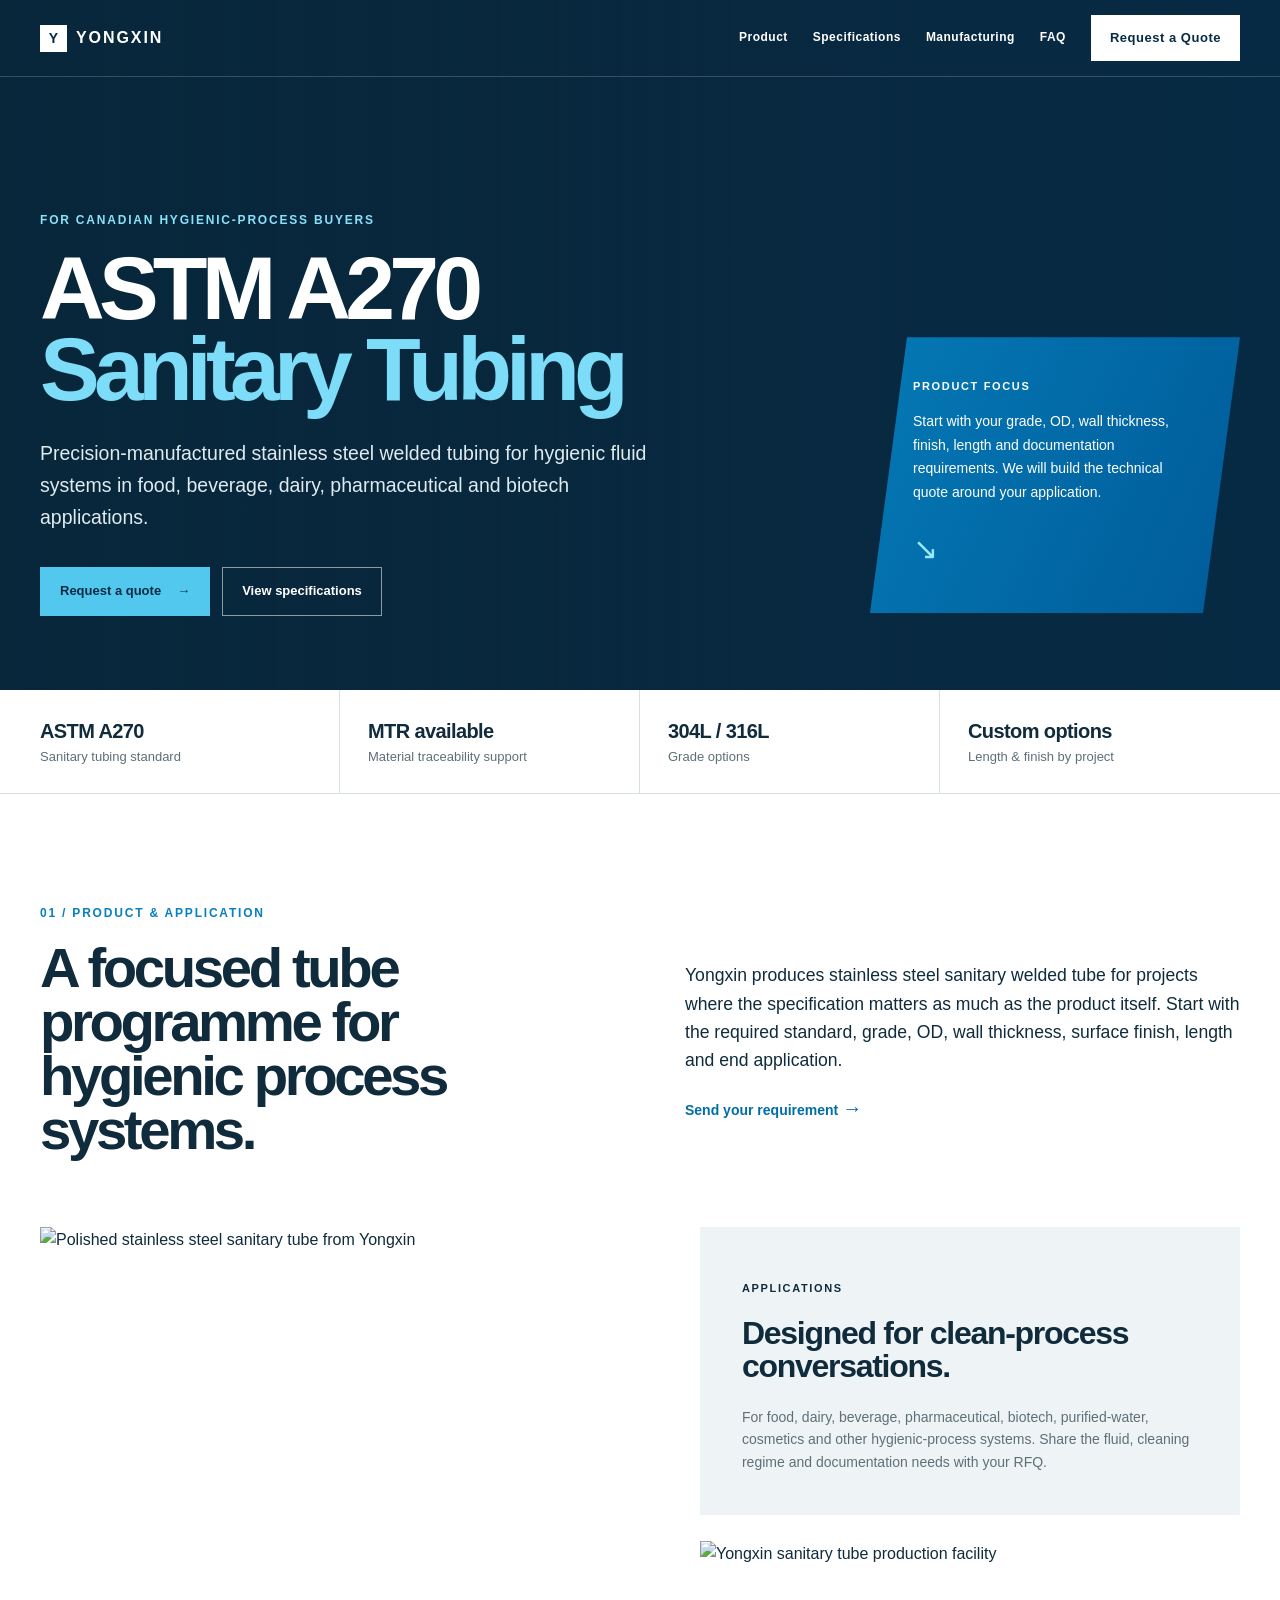
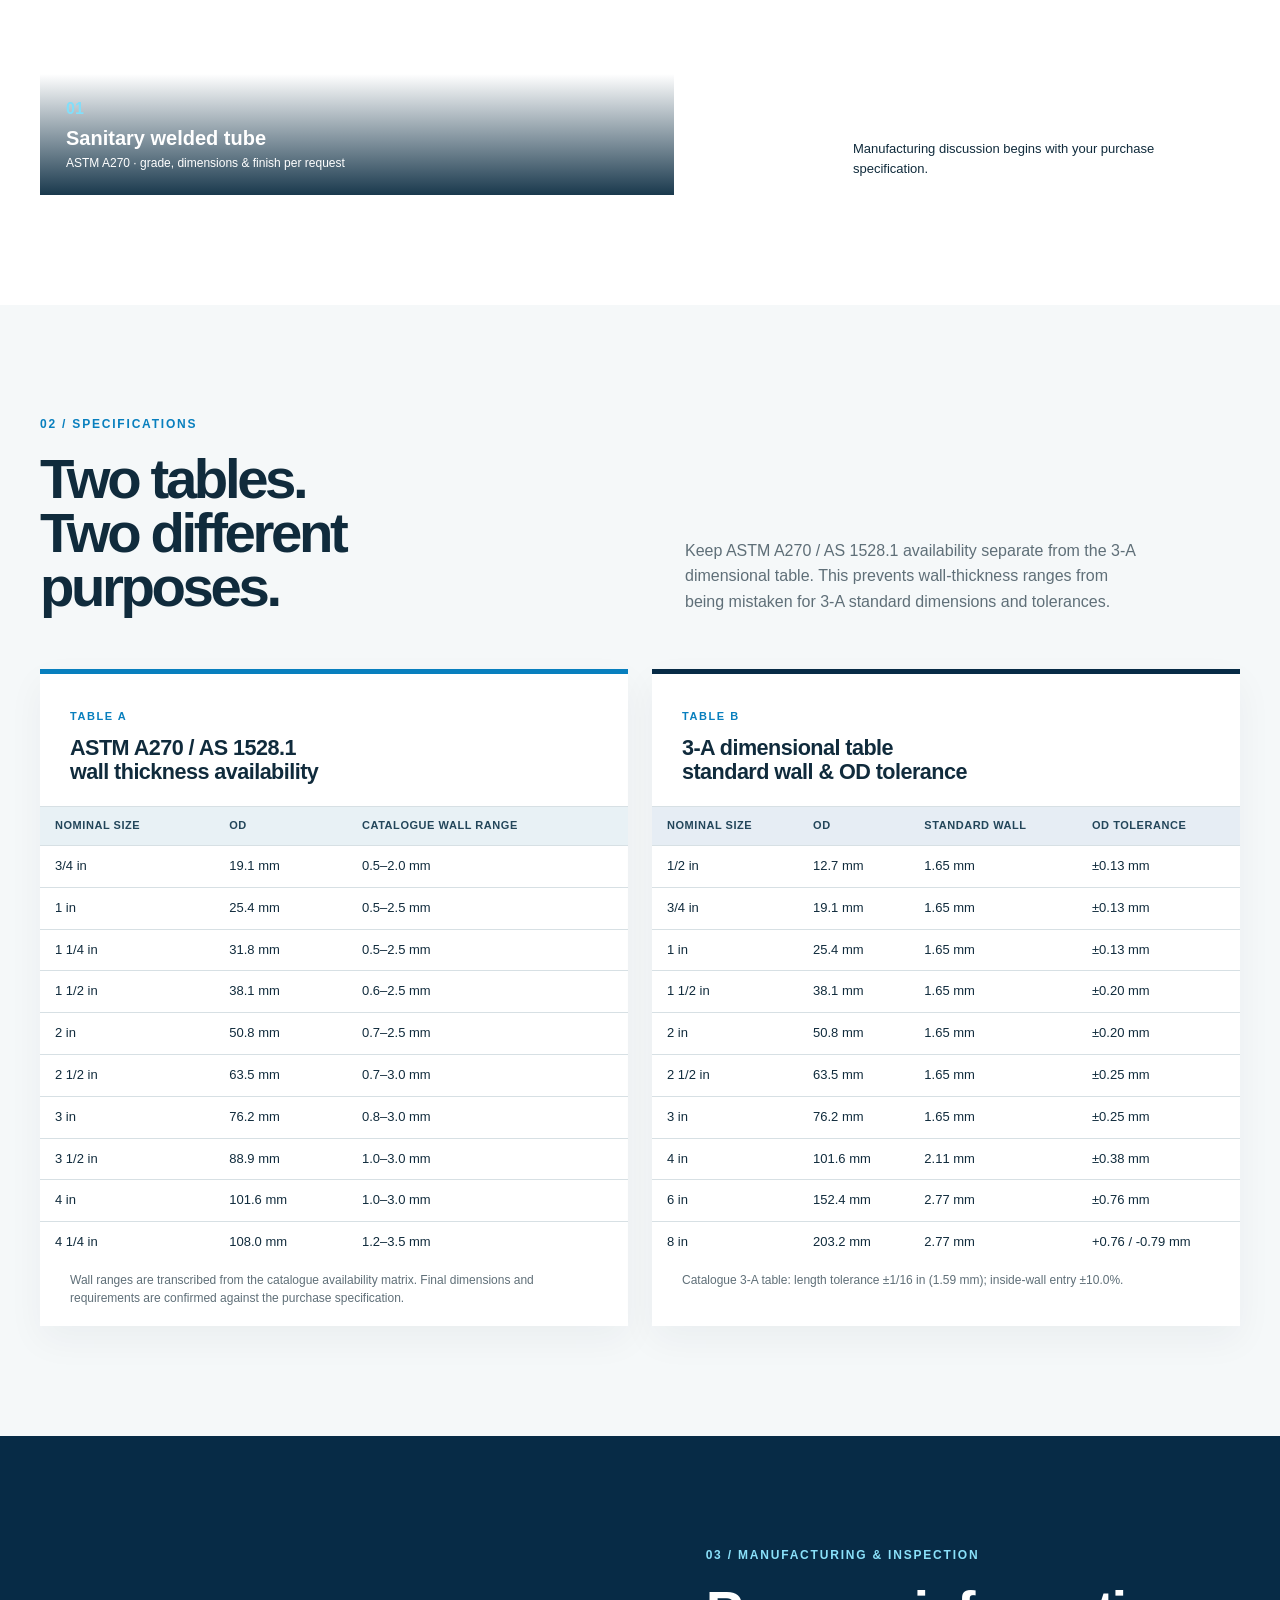
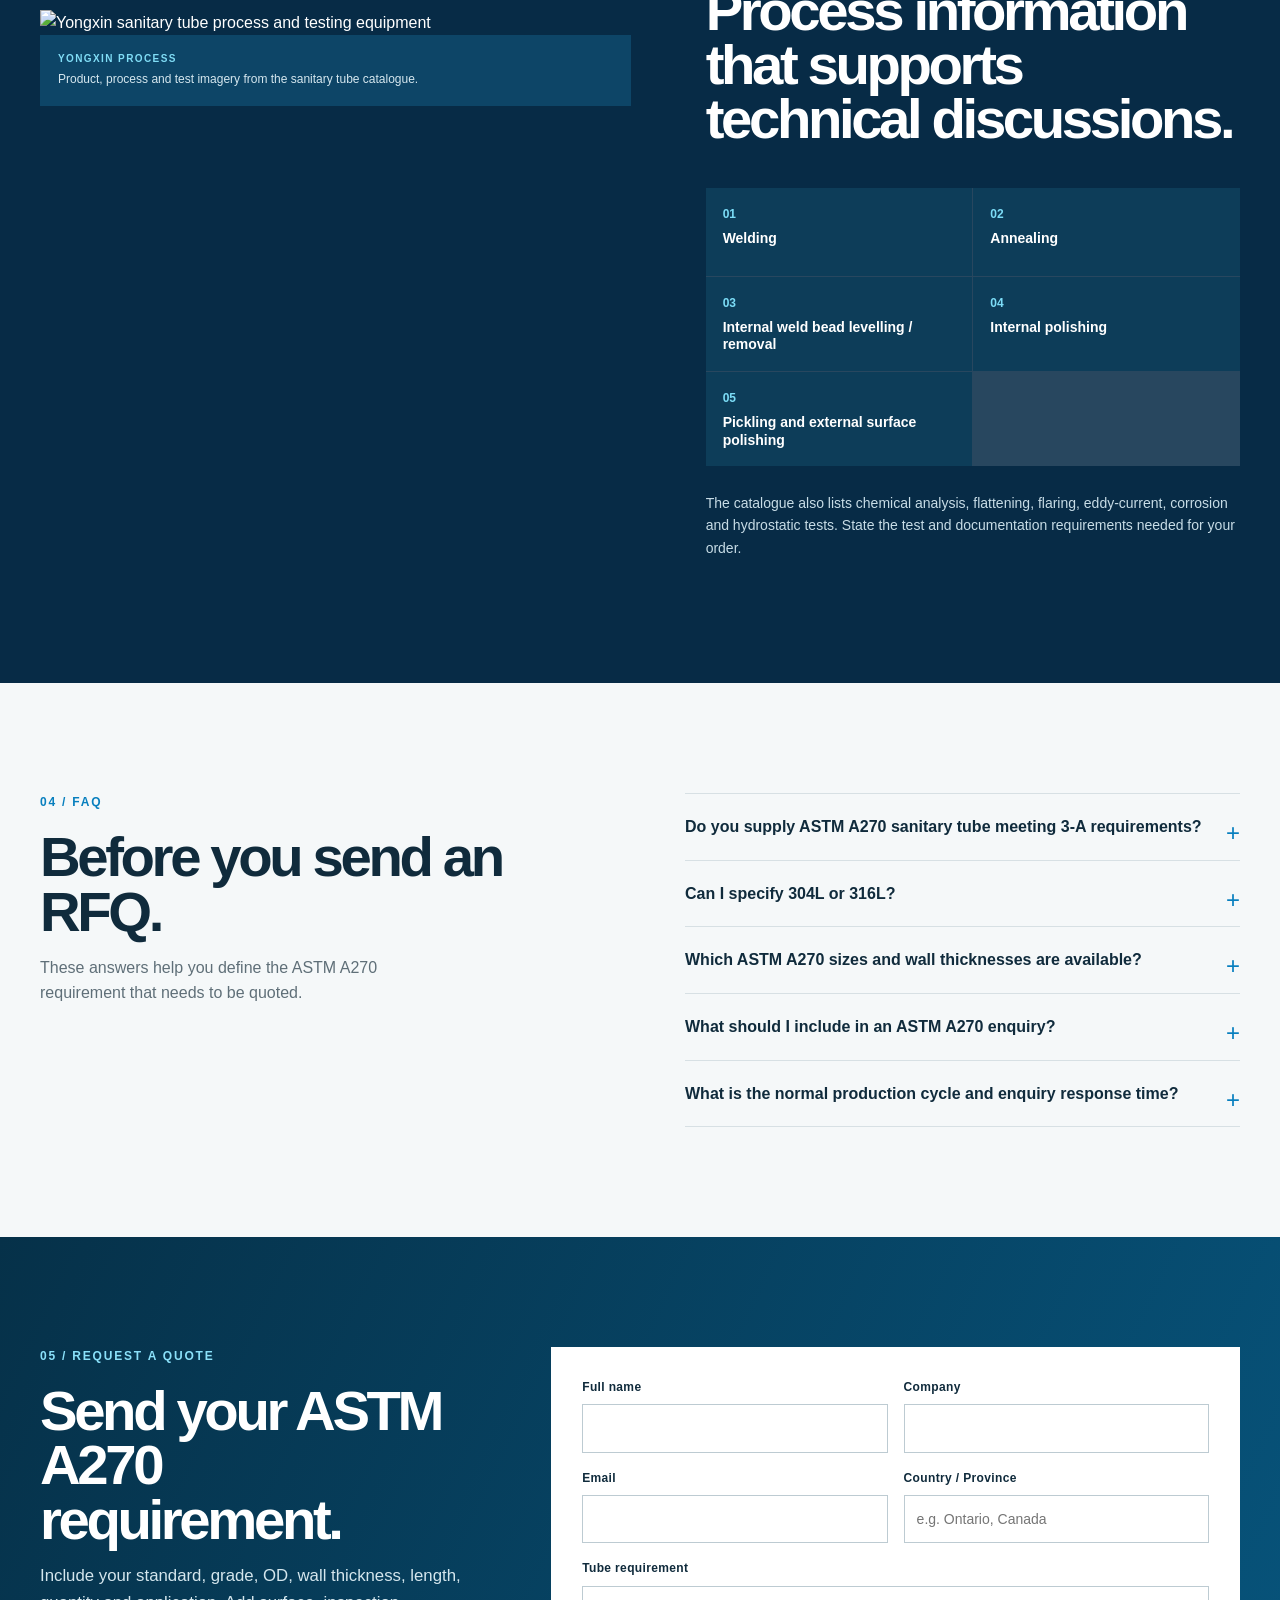
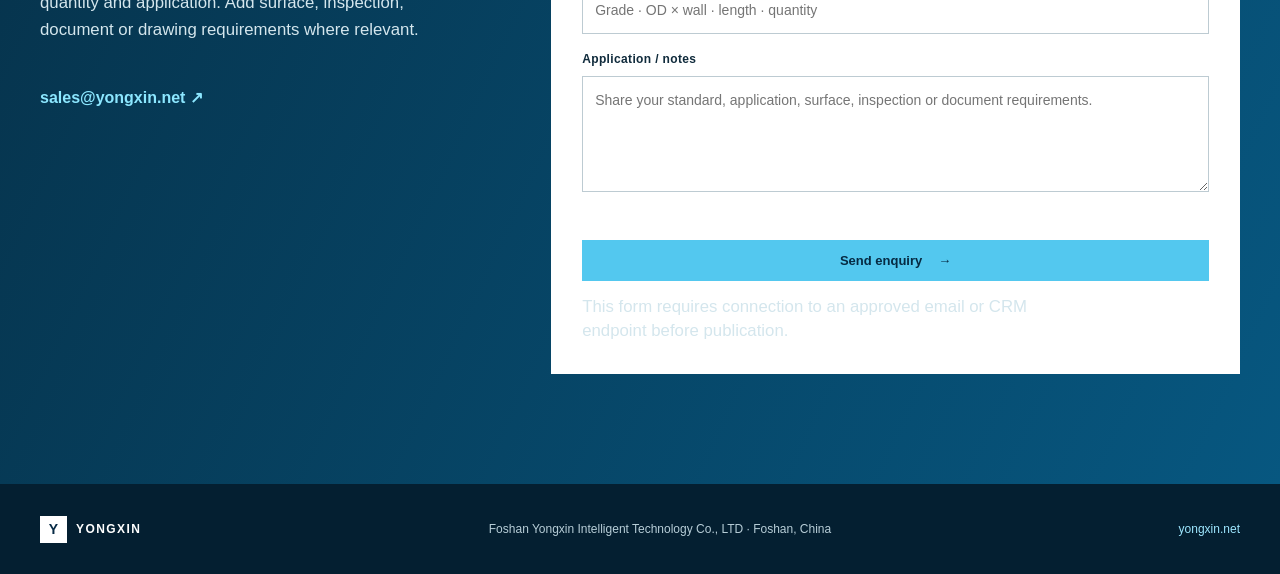
==== index.html @ 063a073a "Add Canada ASTM A270 landing page index" ====
<!doctype html>
<html lang="en-CA">
<head>
  <meta charset="utf-8"><meta name="viewport" content="width=device-width, initial-scale=1">
  <meta name="description" content="ASTM A270 stainless steel sanitary welded tubing for Canadian hygienic-process equipment and project buyers.">
  <title>ASTM A270 Sanitary Tube | Yongxin Canada</title><link rel="stylesheet" href="styles.css">
</head>
<body>
  <a class="skip-link" href="#main">Skip to content</a>
  <header class="site-header"><div class="shell nav-wrap"><a class="brand" href="#top" aria-label="Yongxin home"><span class="brand-symbol">Y</span>YONGXIN</a><button class="menu-button" type="button" aria-expanded="false" aria-controls="site-nav">Menu</button><nav id="site-nav" class="site-nav" aria-label="Primary navigation"><a href="#product">Product</a><a href="#specifications">Specifications</a><a href="#manufacturing">Manufacturing</a><a href="#faq">FAQ</a><a class="nav-cta" href="#enquiry">Request a Quote</a></nav></div></header>
  <main id="main">
    <section id="top" class="hero"><div class="hero-image" aria-hidden="true"></div><div class="shell hero-grid"><div class="hero-copy"><p class="kicker light">FOR CANADIAN HYGIENIC-PROCESS BUYERS</p><h1>ASTM A270<br><em>Sanitary Tubing</em></h1><p class="hero-lede">Precision-manufactured stainless steel welded tubing for hygienic fluid systems in food, beverage, dairy, pharmaceutical and biotech applications.</p><div class="hero-actions"><a class="button button-primary" href="#enquiry">Request a quote <span>→</span></a><a class="button button-outline" href="#specifications">View specifications</a></div></div><aside class="hero-note"><span class="note-label">PRODUCT FOCUS</span><p>Start with your grade, OD, wall thickness, finish, length and documentation requirements. We will build the technical quote around your application.</p><span class="note-arrow">↘</span></aside></div></section>
    <section class="fact-bar" aria-label="Key product facts"><div class="shell fact-grid"><div><b>ASTM A270</b><span>Sanitary tubing standard</span></div><div><b>MTR available</b><span>Material traceability support</span></div><div><b>304L / 316L</b><span>Grade options</span></div><div><b>Custom options</b><span>Length &amp; finish by project</span></div></div></section>
    <section id="product" class="section product-intro"><div class="shell intro-grid"><div><p class="kicker">01 / PRODUCT &amp; APPLICATION</p><h2>A focused tube programme for hygienic process systems.</h2></div><div class="intro-copy"><p>Yongxin produces stainless steel sanitary welded tube for projects where the specification matters as much as the product itself. Start with the required standard, grade, OD, wall thickness, surface finish, length and end application.</p><a class="text-link" href="#enquiry">Send your requirement <span>→</span></a></div></div><div class="shell editorial-grid"><figure class="feature-shot"><img src="assets/sanitary-tube-product-range.png" alt="Polished stainless steel sanitary tube from Yongxin"><figcaption><span>01</span><strong>Sanitary welded tube</strong><small>ASTM A270 · grade, dimensions &amp; finish per request</small></figcaption></figure><article class="copy-card"><p class="overline">APPLICATIONS</p><h3>Designed for clean-process conversations.</h3><p>For food, dairy, beverage, pharmaceutical, biotech, purified-water, cosmetics and other hygienic-process systems. Share the fluid, cleaning regime and documentation needs with your RFQ.</p></article><figure class="small-shot"><img src="assets/sanitary-tube-facility.png" alt="Yongxin sanitary tube production facility"><figcaption>Manufacturing discussion begins with your purchase specification.</figcaption></figure></div></section>
    <section id="specifications" class="section specs-section"><div class="shell section-heading"><div><p class="kicker">02 / SPECIFICATIONS</p><h2>Two tables.<br>Two different purposes.</h2></div><p>Keep ASTM A270 / AS 1528.1 availability separate from the 3-A dimensional table. This prevents wall-thickness ranges from being mistaken for 3-A standard dimensions and tolerances.</p></div><div class="shell table-layout">
      <article class="table-card"><div class="table-title"><span>TABLE A</span><h3>ASTM A270 / AS 1528.1<br>wall thickness availability</h3></div><div class="table-scroll"><table><thead><tr><th>Nominal size</th><th>OD</th><th>Catalogue wall range</th></tr></thead><tbody><tr><td>3/4 in</td><td>19.1 mm</td><td>0.5–2.0 mm</td></tr><tr><td>1 in</td><td>25.4 mm</td><td>0.5–2.5 mm</td></tr><tr><td>1 1/4 in</td><td>31.8 mm</td><td>0.5–2.5 mm</td></tr><tr><td>1 1/2 in</td><td>38.1 mm</td><td>0.6–2.5 mm</td></tr><tr><td>2 in</td><td>50.8 mm</td><td>0.7–2.5 mm</td></tr><tr><td>2 1/2 in</td><td>63.5 mm</td><td>0.7–3.0 mm</td></tr><tr><td>3 in</td><td>76.2 mm</td><td>0.8–3.0 mm</td></tr><tr><td>3 1/2 in</td><td>88.9 mm</td><td>1.0–3.0 mm</td></tr><tr><td>4 in</td><td>101.6 mm</td><td>1.0–3.0 mm</td></tr><tr><td>4 1/4 in</td><td>108.0 mm</td><td>1.2–3.5 mm</td></tr><tr><td>5 in</td><td>127.0 mm</td><td>1.2–3.5 mm</td></tr><tr><td>5 1/2 in</td><td>139.7 mm</td><td>1.5–3.5 mm</td></tr><tr><td>6 in</td><td>152.4 mm</td><td>1.5–4.0 mm</td></tr><tr><td>6 1/4 in</td><td>158.7 mm</td><td>2.0–4.0 mm</td></tr><tr><td>8 in</td><td>203.2 mm</td><td>2.0–4.0 mm</td></tr><tr><td>10 in</td><td>254.1 mm</td><td>2.5–4.0 mm</td></tr><tr><td>12 in</td><td>304.8 mm</td><td>2.5–4.0 mm</td></tr></tbody></table></div><p class="table-note">Wall ranges are transcribed from the catalogue availability matrix. Final dimensions and requirements are confirmed against the purchase specification.</p></article>
      <article class="table-card table-card-blue"><div class="table-title"><span>TABLE B</span><h3>3-A dimensional table<br>standard wall &amp; OD tolerance</h3></div><div class="table-scroll"><table><thead><tr><th>Nominal size</th><th>OD</th><th>Standard wall</th><th>OD tolerance</th></tr></thead><tbody><tr><td>1/2 in</td><td>12.7 mm</td><td>1.65 mm</td><td>±0.13 mm</td></tr><tr><td>3/4 in</td><td>19.1 mm</td><td>1.65 mm</td><td>±0.13 mm</td></tr><tr><td>1 in</td><td>25.4 mm</td><td>1.65 mm</td><td>±0.13 mm</td></tr><tr><td>1 1/2 in</td><td>38.1 mm</td><td>1.65 mm</td><td>±0.20 mm</td></tr><tr><td>2 in</td><td>50.8 mm</td><td>1.65 mm</td><td>±0.20 mm</td></tr><tr><td>2 1/2 in</td><td>63.5 mm</td><td>1.65 mm</td><td>±0.25 mm</td></tr><tr><td>3 in</td><td>76.2 mm</td><td>1.65 mm</td><td>±0.25 mm</td></tr><tr><td>4 in</td><td>101.6 mm</td><td>2.11 mm</td><td>±0.38 mm</td></tr><tr><td>6 in</td><td>152.4 mm</td><td>2.77 mm</td><td>±0.76 mm</td></tr><tr><td>8 in</td><td>203.2 mm</td><td>2.77 mm</td><td>+0.76 / -0.79 mm</td></tr></tbody></table></div><p class="table-note">Catalogue 3-A table: length tolerance ±1/16 in (1.59 mm); inside-wall entry ±10.0%.</p></article>
    </div></section>
    <section id="manufacturing" class="section manufacturing"><div class="shell manufacture-grid"><figure class="process-photo"><img src="assets/sanitary-tube-process-and-tests.png" alt="Yongxin sanitary tube process and testing equipment"><figcaption><span>YONGXIN PROCESS</span> Product, process and test imagery from the sanitary tube catalogue.</figcaption></figure><div><p class="kicker light">03 / MANUFACTURING &amp; INSPECTION</p><h2>Process information that supports technical discussions.</h2><ol class="process-list"><li><b>01</b><span>Welding</span></li><li><b>02</b><span>Annealing</span></li><li><b>03</b><span>Internal weld bead levelling / removal</span></li><li><b>04</b><span>Internal polishing</span></li><li><b>05</b><span>Pickling and external surface polishing</span></li></ol><p class="manufacture-copy">The catalogue also lists chemical analysis, flattening, flaring, eddy-current, corrosion and hydrostatic tests. State the test and documentation requirements needed for your order.</p></div></div></section>
    <section id="faq" class="section faq"><div class="shell faq-grid"><div><p class="kicker">04 / FAQ</p><h2>Before you send an RFQ.</h2><p>These answers help you define the ASTM A270 requirement that needs to be quoted.</p></div><div class="faq-list"><details><summary>Do you supply ASTM A270 sanitary tube meeting 3-A requirements?</summary><p>Yes. This Canada-focused page is for ASTM A270 sanitary tube meeting 3-A requirements. Send the required OD, wall thickness, length, grade and application for a technical discussion.</p></details><details><summary>Can I specify 304L or 316L?</summary><p>Yes. 304L and 316L are available for this ASTM A270 sanitary tube programme. Please state the required grade with your dimensional requirement.</p></details><details><summary>Which ASTM A270 sizes and wall thicknesses are available?</summary><p>Table A shows the catalogue wall-thickness availability matrix. Table B separately shows the 3-A standard wall and OD tolerances.</p></details><details><summary>What should I include in an ASTM A270 enquiry?</summary><p>Include the standard, grade, OD, wall thickness, length, quantity, application and any surface, inspection, document or drawing requirements.</p></details><details><summary>What is the normal production cycle and enquiry response time?</summary><p>Typical production is about 30–45 days. For special project timing, state your requirement in the enquiry. We aim to reply within one business day.</p></details></div></div></section>
    <section id="enquiry" class="enquiry"><div class="shell enquiry-grid"><div><p class="kicker light">05 / REQUEST A QUOTE</p><h2>Send your ASTM A270 requirement.</h2><p>Include your standard, grade, OD, wall thickness, length, quantity and application. Add surface, inspection, document or drawing requirements where relevant.</p><a class="email-link" href="mailto:sales@yongxin.net?subject=Canada%20ASTM%20A270%20enquiry">sales@yongxin.net <span>↗</span></a></div><form id="enquiry-form" novalidate><div class="form-grid"><label>Full name<input name="name" autocomplete="name" required></label><label>Company<input name="company" autocomplete="organization" required></label><label>Email<input name="email" type="email" autocomplete="email" required></label><label>Country / Province<input name="location" required placeholder="e.g. Ontario, Canada"></label><label class="wide">Tube requirement<input name="size" required placeholder="Grade · OD × wall · length · quantity"></label><label class="wide">Application / notes<textarea name="message" rows="4" required placeholder="Share your standard, application, surface, inspection or document requirements."></textarea></label></div><p id="form-status" class="form-status" role="status" aria-live="polite"></p><button class="button button-primary submit" type="submit">Send enquiry <span>→</span></button><p class="form-note">This form requires connection to an approved email or CRM endpoint before publication.</p></form></div></section>
  </main>
  <footer><div class="shell footer-row"><a class="brand" href="#top"><span class="brand-symbol">Y</span>YONGXIN</a><p>Foshan Yongxin Intelligent Technology Co., LTD · Foshan, China</p><a href="https://www.yongxin.net/" target="_blank" rel="noopener">yongxin.net</a></div></footer>
  <script src="script.js"></script>
</body></html>
---- styles.css ----
:root{--navy:#072b46;--blue:#087fbe;--sky:#53c8ef;--pale:#eef4f6;--ink:#102b3c;--muted:#5f6f78;--line:#d7e0e4;--white:#fff;--max:1200px}*{box-sizing:border-box}html{scroll-behavior:smooth}body{margin:0;color:var(--ink);font-family:Arial,Helvetica,sans-serif;font-size:16px;line-height:1.6}.shell{width:min(calc(100% - 48px),var(--max));margin:auto}.skip-link{position:absolute;left:-999px}.skip-link:focus{left:12px;top:12px;z-index:99;background:#fff;padding:8px}.site-header{position:absolute;inset:0 0 auto;z-index:3;border-bottom:1px solid #ffffff30}.nav-wrap{height:76px;display:flex;align-items:center;justify-content:space-between}.brand{display:flex;align-items:center;gap:9px;color:#fff;font-weight:800;letter-spacing:.12em;text-decoration:none}.brand-symbol{display:grid;place-items:center;width:27px;height:27px;color:var(--navy);background:#fff;font-size:14px;letter-spacing:0}.site-nav{display:flex;align-items:center;gap:25px}.site-nav a{color:#fff;font-size:12px;font-weight:bold;letter-spacing:.04em;text-decoration:none}.site-nav .nav-cta,.button{display:inline-flex;align-items:center;justify-content:center;gap:16px;padding:13px 19px;border-radius:0;font-size:13px;font-weight:800;text-decoration:none}.site-nav .nav-cta{background:#fff;color:var(--navy)}.menu-button{display:none}.hero{position:relative;min-height:690px;overflow:hidden;background:var(--navy);color:#fff}.hero-image{position:absolute;inset:0;background:linear-gradient(90deg,#05273df2 0%,#05273db8 44%,#05273d26 100%),url('assets/canada-astm-a270-hero.png') center/cover;filter:saturate(.9)}.hero-grid{position:relative;display:grid;grid-template-columns:1fr 370px;gap:54px;align-items:end;min-height:690px;padding:150px 0 74px}.kicker{margin:0 0 18px;color:var(--blue);font-size:12px;font-weight:800;letter-spacing:.15em}.kicker.light{color:#8ae1fa}.hero h1{max-width:720px;margin:0;font-size:clamp(3.3rem,7vw,6.4rem);line-height:.9;letter-spacing:-.065em}.hero h1 em{color:#7dddf8;font-style:normal}.hero-lede{max-width:620px;margin:27px 0 0;color:#e0ebf0;font-size:1.22rem;line-height:1.65}.hero-actions{display:flex;flex-wrap:wrap;gap:12px;margin-top:34px}.button-primary{border:1px solid var(--sky);background:var(--sky);color:#062b43}.button-outline{border:1px solid #fff8;color:#fff}.hero-note{position:relative;align-self:end;margin-bottom:3px;padding:35px 43px 40px;background:linear-gradient(115deg,#0479b5,#005b99);clip-path:polygon(10% 0,100% 0,90% 100%,0 100%)}.hero-note p{margin:12px 0 0;font-size:14px;line-height:1.7}.note-label,.overline{font-size:11px;font-weight:bold;letter-spacing:.15em}.note-arrow{display:block;margin-top:20px;color:#9ce9ff;font-size:30px}.fact-bar{border-bottom:1px solid var(--line);background:#fff}.fact-grid{display:grid;grid-template-columns:repeat(4,1fr)}.fact-grid>div{padding:25px 28px;border-right:1px solid var(--line)}.fact-grid>div:first-child{padding-left:0}.fact-grid>div:last-child{border:0}.fact-grid b,.fact-grid span{display:block}.fact-grid b{font-size:1.25rem;letter-spacing:-.03em}.fact-grid span{color:var(--muted);font-size:13px}.section{padding:110px 0}.intro-grid,.section-heading,.faq-grid{display:grid;grid-template-columns:1fr 1fr;gap:90px}.section h2,.enquiry h2{margin:0;font-size:clamp(2.5rem,4.4vw,4.8rem);line-height:.96;letter-spacing:-.06em}.intro-copy{padding-top:40px;font-size:1.1rem}.text-link{color:#006da8;font-size:14px;font-weight:bold;text-decoration:none}.text-link span{font-size:20px}.editorial-grid{display:grid;grid-template-columns:1.08fr .92fr;gap:26px;margin-top:70px}.feature-shot{grid-row:span 2;margin:0}.feature-shot img,.small-shot img,.process-photo img{display:block;width:100%;height:100%;object-fit:cover}.feature-shot{position:relative;min-height:525px;overflow:hidden}.feature-shot figcaption{position:absolute;right:0;bottom:0;left:0;padding:22px 26px;background:linear-gradient(transparent,#06283eeb);color:#fff}.feature-shot figcaption span,.feature-shot figcaption strong,.feature-shot figcaption small{display:block}.feature-shot figcaption span{color:#82dffa;font-weight:bold}.feature-shot figcaption strong{font-size:1.25rem}.feature-shot figcaption small{font-size:12px}.copy-card{display:flex;min-height:245px;flex-direction:column;justify-content:center;padding:42px;background:var(--pale)}.copy-card h3{margin:8px 0;font-size:2rem;line-height:1.05;letter-spacing:-.04em}.copy-card p:last-child{margin-bottom:0;color:var(--muted);font-size:14px}.small-shot{position:relative;min-height:254px;margin:0;overflow:hidden}.small-shot figcaption{position:absolute;right:0;bottom:0;max-width:75%;padding:15px 18px;background:#fff;color:var(--ink);font-size:13px}.specs-section{background:#f5f8f9}.section-heading{align-items:end;margin-bottom:55px}.section-heading>p{max-width:460px;margin:0;color:var(--muted)}.table-layout{display:grid;grid-template-columns:1fr 1fr;gap:24px}.table-card{background:#fff;border-top:5px solid var(--blue);box-shadow:0 14px 35px #112d3b0c}.table-card-blue{border-color:var(--navy)}.table-title{padding:28px 30px 22px}.table-title span{color:var(--blue);font-size:11px;font-weight:bold;letter-spacing:.14em}.table-title h3{margin:8px 0 0;font-size:1.35rem;line-height:1.12;letter-spacing:-.025em}.table-scroll{max-height:450px;overflow:auto;border-top:1px solid var(--line)}table{width:100%;border-collapse:collapse;font-size:13px}th,td{padding:10px 15px;text-align:left;border-bottom:1px solid var(--line)}th{position:sticky;top:0;background:#e8f1f5;color:#23465a;font-size:11px;letter-spacing:.05em;text-transform:uppercase}td:nth-child(2),td:nth-child(n+3){white-space:nowrap}.table-card-blue th{background:#e6edf4}.table-note{min-height:70px;margin:0;padding:16px 30px;color:var(--muted);font-size:12px;line-height:1.45}.manufacturing{background:var(--navy);color:#fff}.manufacture-grid{display:grid;grid-template-columns:1.05fr .95fr;gap:75px;align-items:center}.process-photo{margin:0;min-height:500px}.process-photo figcaption{padding:16px 18px;background:#0d4567;color:#d5e7ef;font-size:12px}.process-photo figcaption span{display:block;margin-bottom:3px;color:#80ddf6;font-size:10px;font-weight:bold;letter-spacing:.14em}.manufacturing h2{max-width:600px}.process-list{display:grid;grid-template-columns:1fr 1fr;gap:1px;margin:42px 0 26px;padding:0;background:#ffffff22;list-style:none}.process-list li{min-height:88px;padding:17px;background:#0d3d59}.process-list b,.process-list span{display:block}.process-list b{margin-bottom:6px;color:#7cddf7;font-size:12px}.process-list span{font-size:14px;font-weight:bold;line-height:1.25}.manufacture-copy{color:#c7dce6;font-size:14px}.faq{background:#f5f8f9}.faq-grid{align-items:start}.faq-grid>div:first-child p:last-child{max-width:340px;color:var(--muted)}.faq-list{border-top:1px solid var(--line)}details{border-bottom:1px solid var(--line)}summary{position:relative;padding:20px 36px 20px 0;cursor:pointer;font-size:1rem;font-weight:bold;list-style:none}summary::-webkit-details-marker{display:none}summary:after{position:absolute;right:0;content:'+';color:var(--blue);font-size:24px;font-weight:normal}details[open] summary:after{content:'−'}details p{margin:0;padding:0 36px 20px 0;color:var(--muted);font-size:14px}.enquiry{padding:110px 0;background:linear-gradient(115deg,#063149,#075780);color:#fff}.enquiry-grid{display:grid;grid-template-columns:.77fr 1.23fr;gap:80px;align-items:start}.enquiry h2{max-width:520px}.enquiry>div p:not(.kicker){max-width:470px;color:#d4e6ed;font-size:1.05rem}.email-link{display:inline-block;margin-top:24px;color:#8ce7ff;font-weight:bold;text-decoration:none}form{padding:31px;background:#fff;color:var(--ink)}.form-grid{display:grid;grid-template-columns:1fr 1fr;gap:16px}label{display:grid;gap:7px;font-size:12px;font-weight:bold;letter-spacing:.03em}input,textarea{width:100%;padding:12px;border:1px solid #bdcbd2;border-radius:0;color:var(--ink);font:inherit;font-size:14px;font-weight:normal}textarea{resize:vertical}.wide{grid-column:1/-1}.form-status{min-height:20px;margin:16px 0 0;font-size:13px;font-weight:bold}.form-status.error{color:#b42318}.form-status.success{color:#087142}.submit{width:100%;margin-top:12px;border:0}.form-note{margin:14px 0 0;color:var(--muted);font-size:11px;line-height:1.45}footer{background:#041f31;color:#b8ced8}.footer-row{display:flex;justify-content:space-between;align-items:center;gap:20px;min-height:90px;font-size:12px}.footer-row .brand{color:#fff}.footer-row a:not(.brand){color:#9ee7ff;text-decoration:none}@media(max-width:850px){.site-header{background:#052940}.menu-button{display:block;border:1px solid #ffffff66;background:transparent;color:#fff;padding:8px 12px}.site-nav{position:absolute;top:76px;right:0;left:0;display:none;flex-direction:column;align-items:stretch;gap:0;padding:15px 24px 24px;background:#052940}.site-nav.open{display:flex}.site-nav a{padding:12px 0}.site-nav .nav-cta{text-align:center}.hero-grid,.manufacture-grid,.enquiry-grid{grid-template-columns:1fr;gap:38px}.hero-grid{padding-top:140px}.hero-note{max-width:460px}.fact-grid{grid-template-columns:1fr 1fr}.fact-grid>div:nth-child(2){border-right:0}.fact-grid>div:nth-child(3){padding-left:0}.intro-grid,.section-heading,.faq-grid{grid-template-columns:1fr;gap:20px}.intro-copy{padding-top:0}.table-layout{grid-template-columns:1fr}.editorial-grid{grid-template-columns:1fr 1fr}.feature-shot{grid-column:1/-1;grid-row:auto;min-height:420px}.footer-row{padding:22px 0;align-items:flex-start;flex-direction:column}}@media(max-width:560px){.shell{width:min(calc(100% - 30px),var(--max))}.hero{min-height:680px}.hero-grid{min-height:680px;padding-bottom:38px}.hero h1{font-size:3.55rem}.hero-note{padding:25px 34px 27px}.hero-note p{font-size:12px}.fact-grid{grid-template-columns:1fr}.fact-grid>div,.fact-grid>div:first-child,.fact-grid>div:nth-child(3){padding:17px 0;border-right:0;border-bottom:1px solid var(--line)}.fact-grid>div:last-child{border-bottom:0}.section,.enquiry{padding:72px 0}.section h2,.enquiry h2{font-size:2.7rem}.editorial-grid{grid-template-columns:1fr}.feature-shot{min-height:320px}.copy-card{min-height:220px}.small-shot{min-height:240px}.process-list,.form-grid{grid-template-columns:1fr}.process-photo{min-height:320px}.table-title{padding:24px 20px 18px}.table-note{padding:15px 20px}.hero-actions{display:grid}.button{width:100%}}
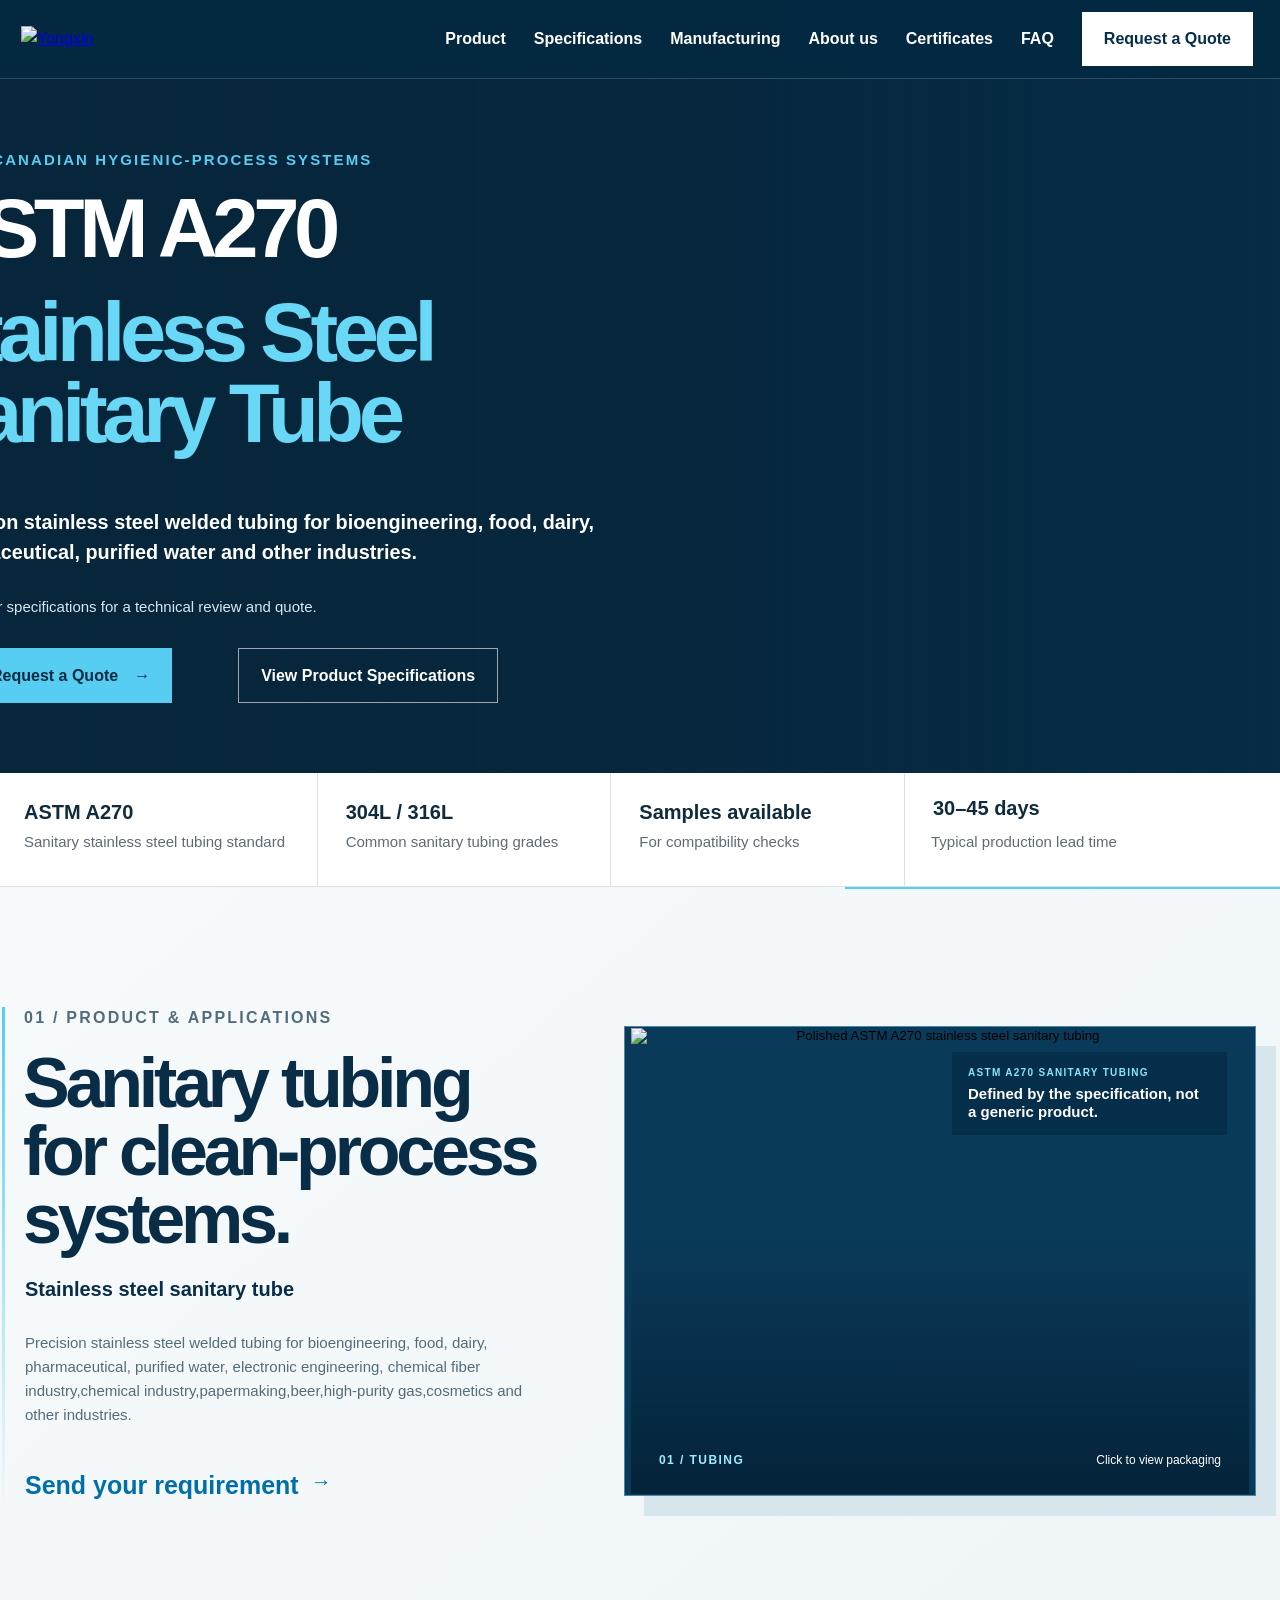
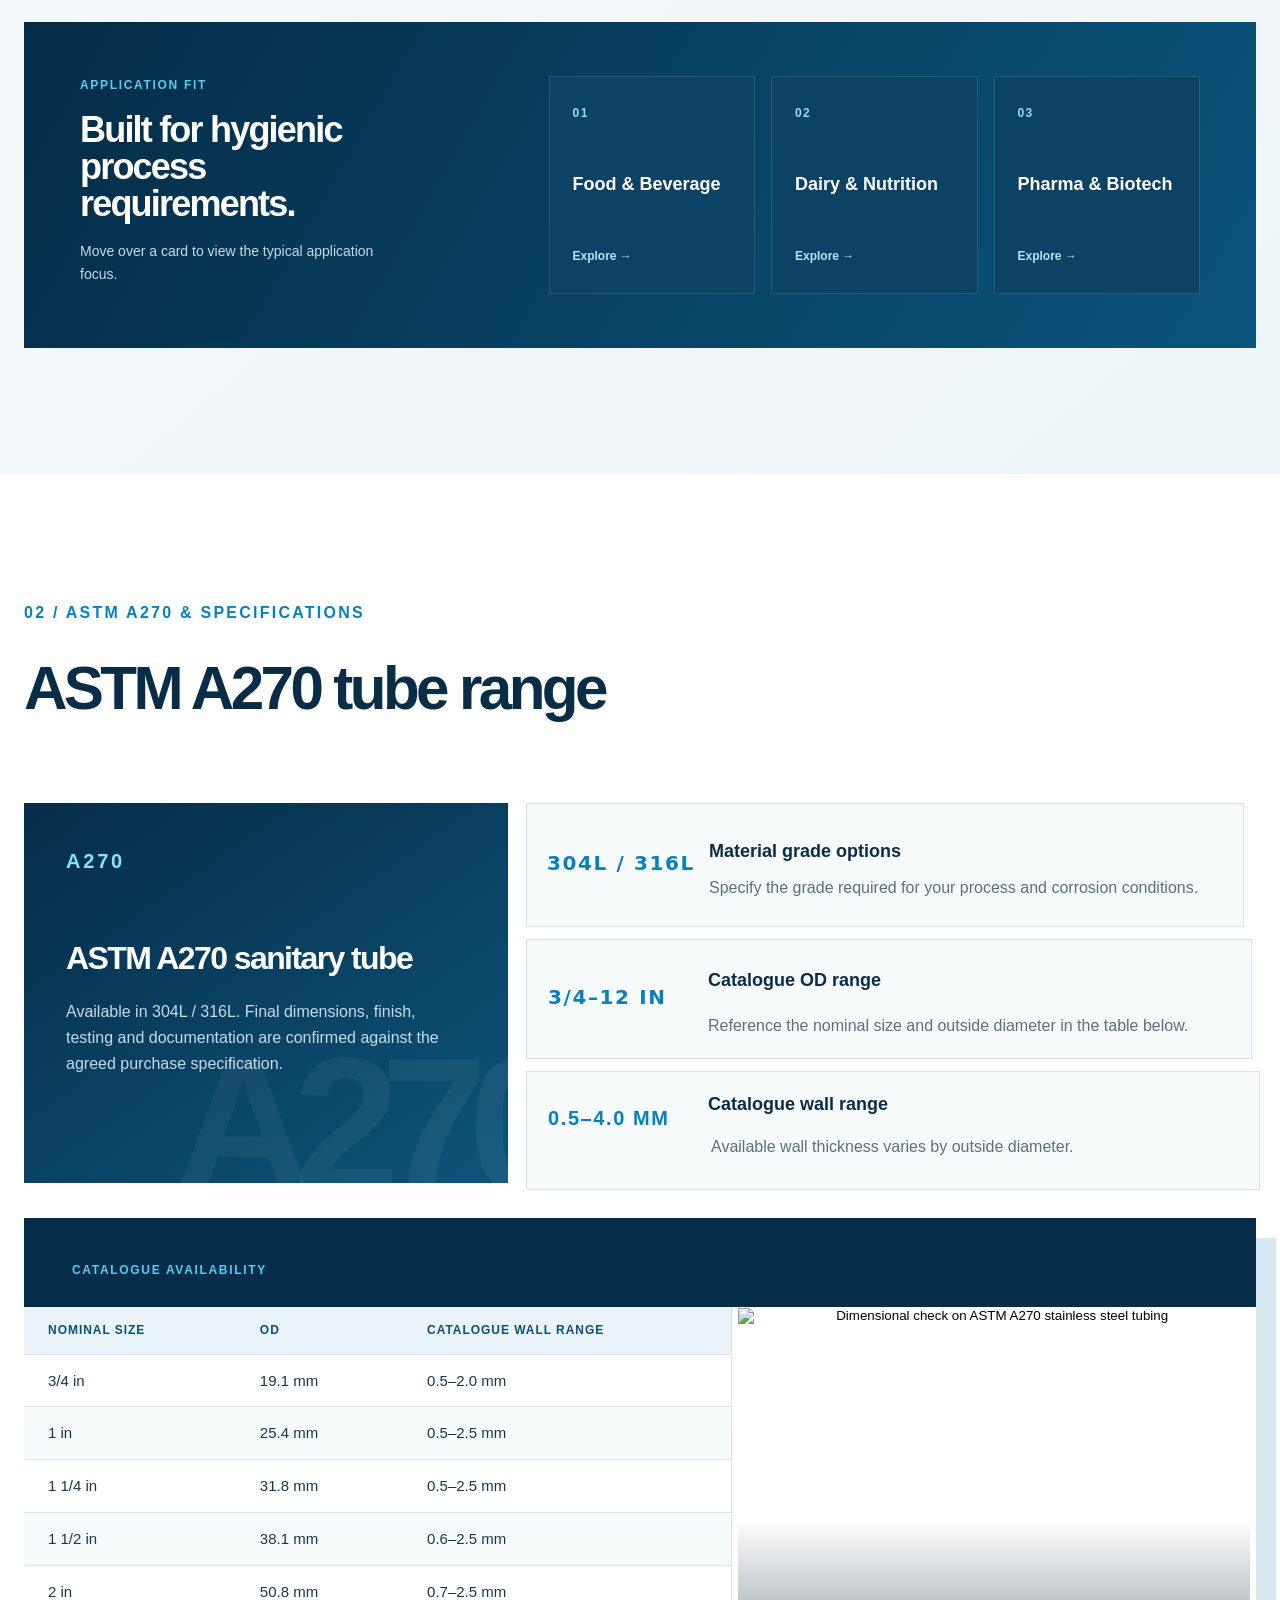
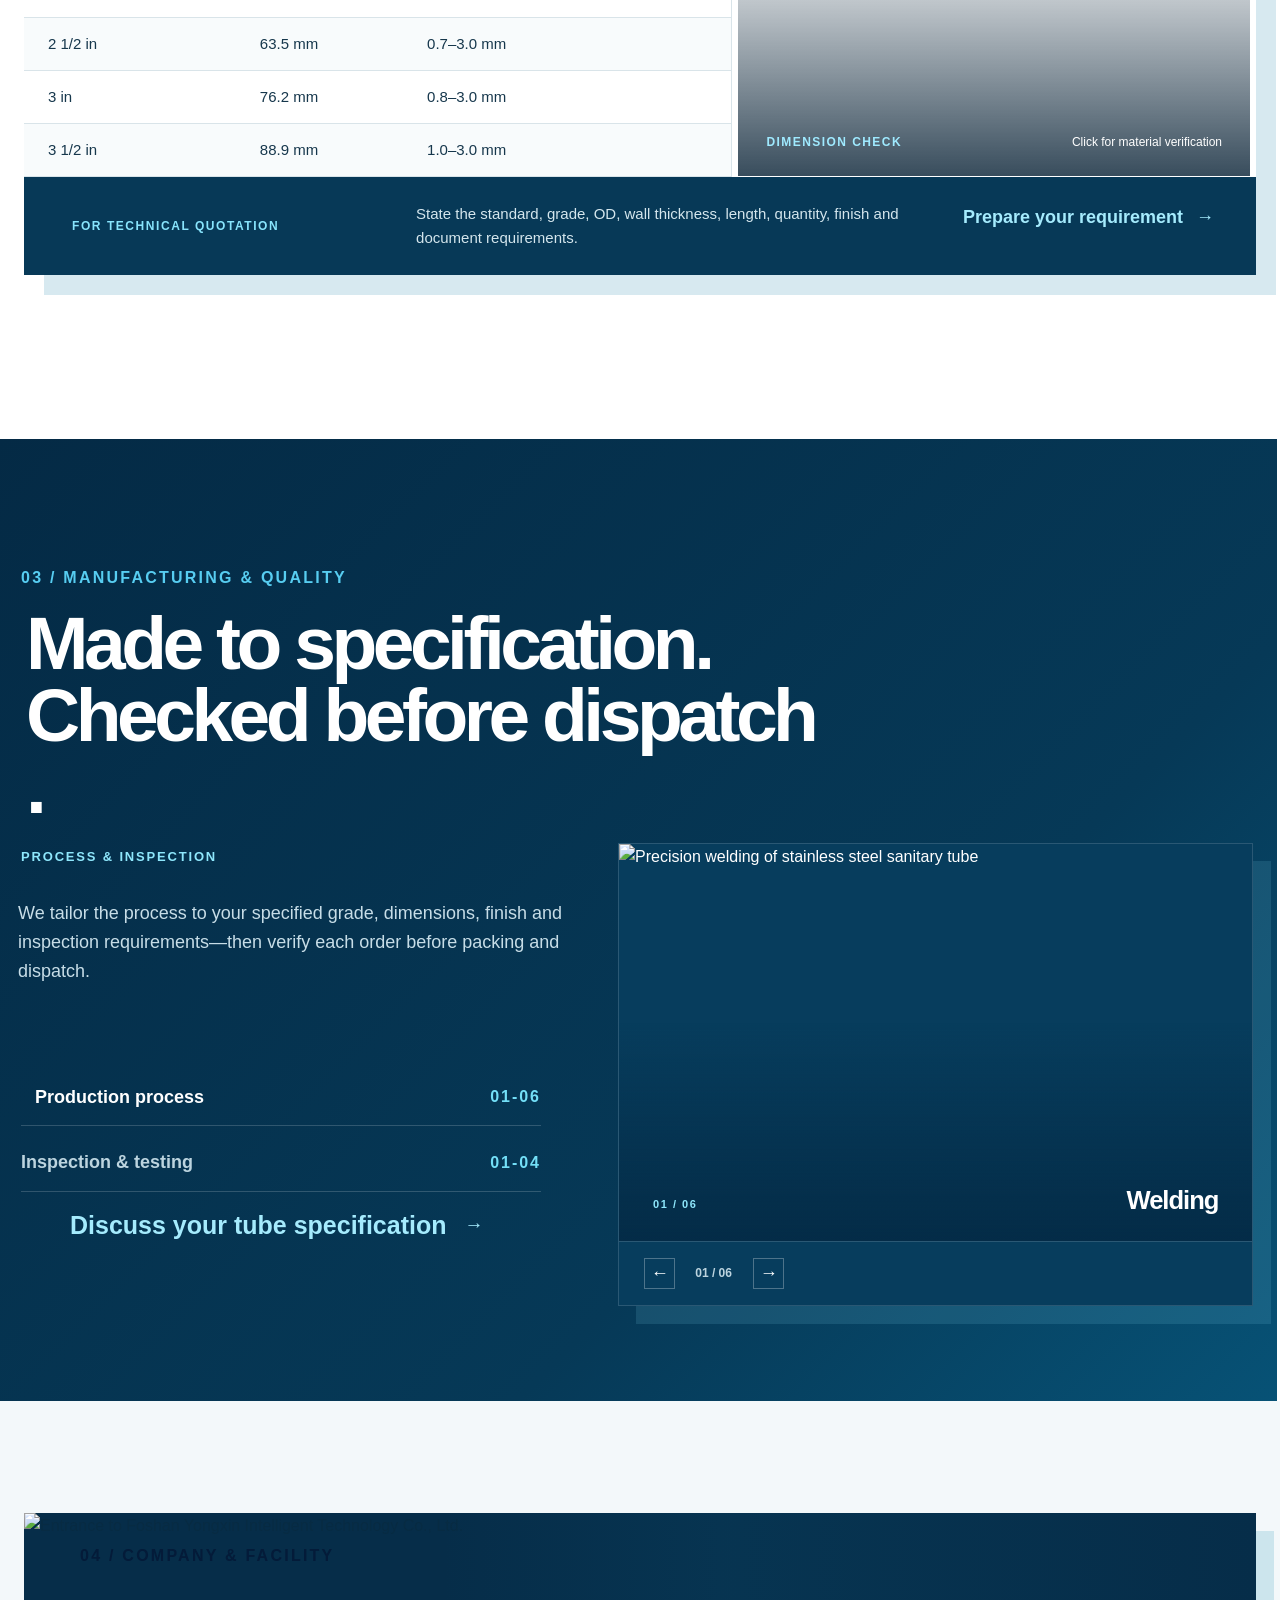
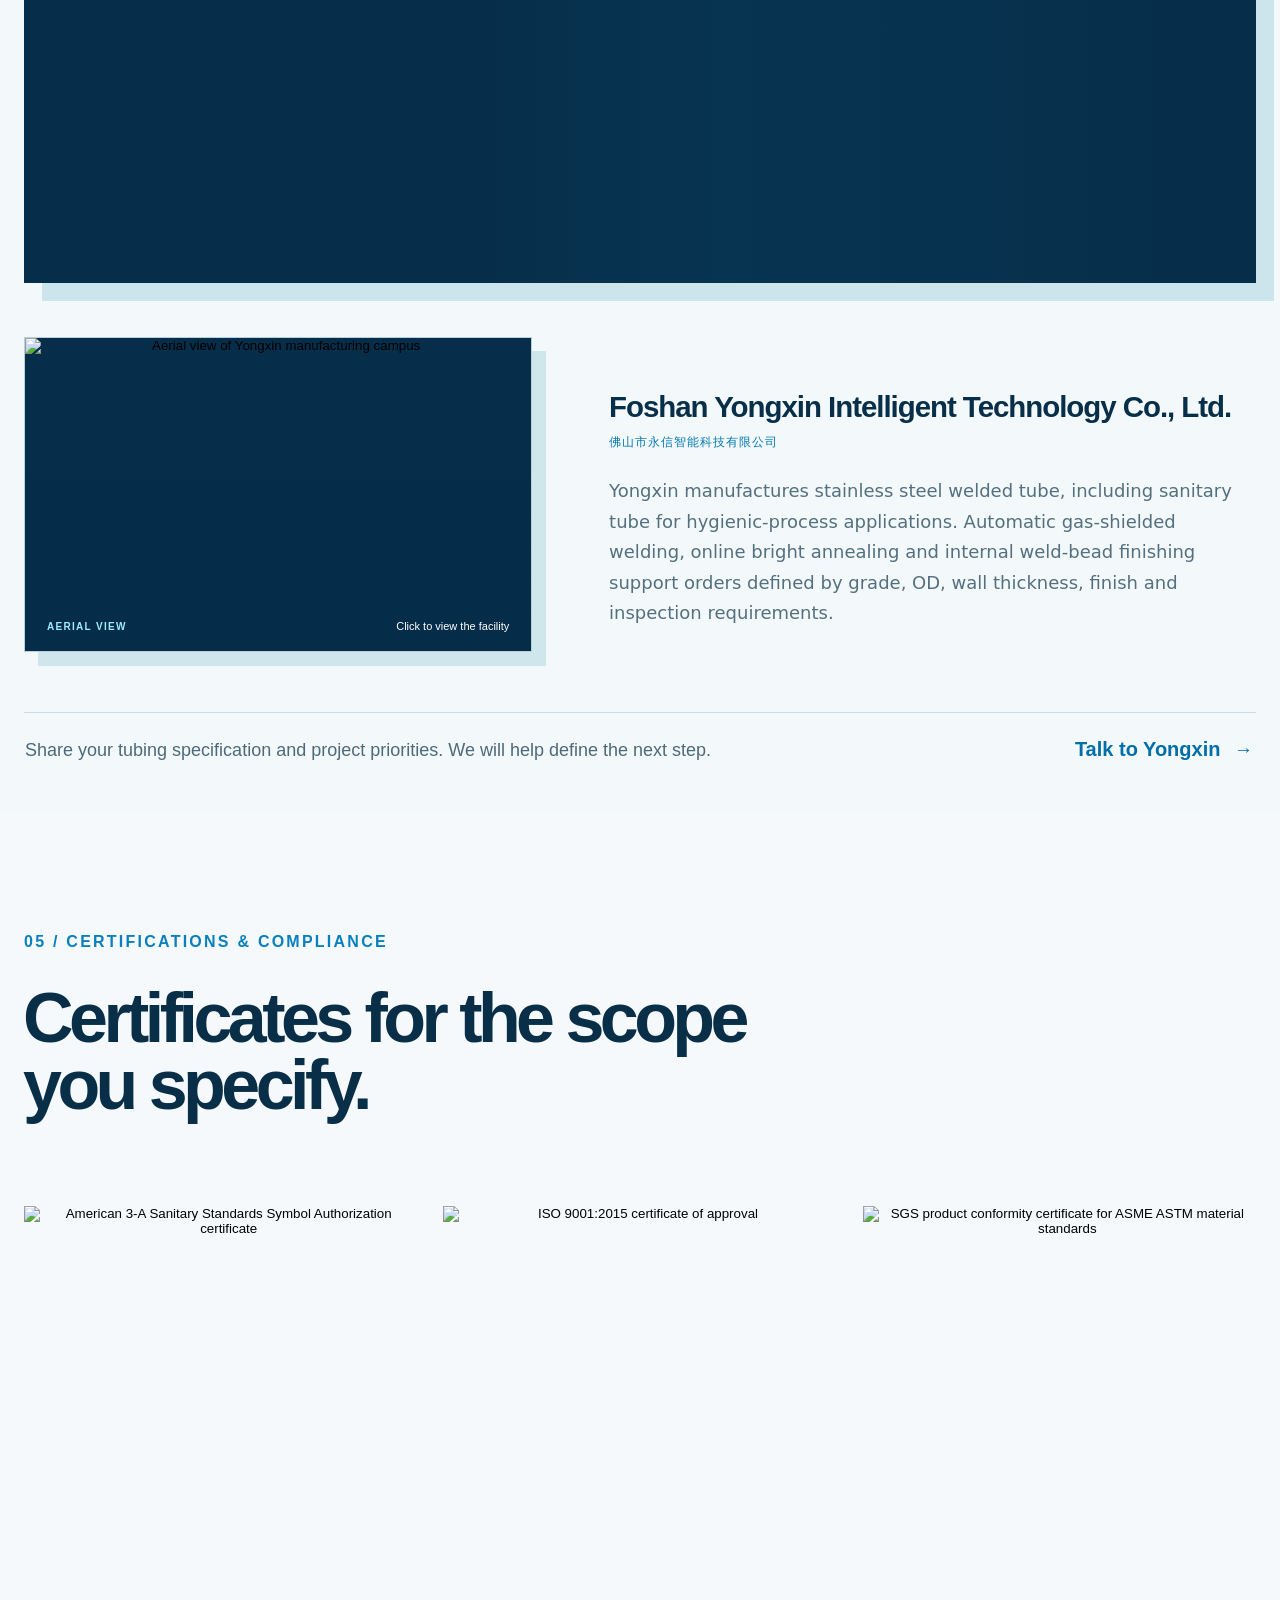
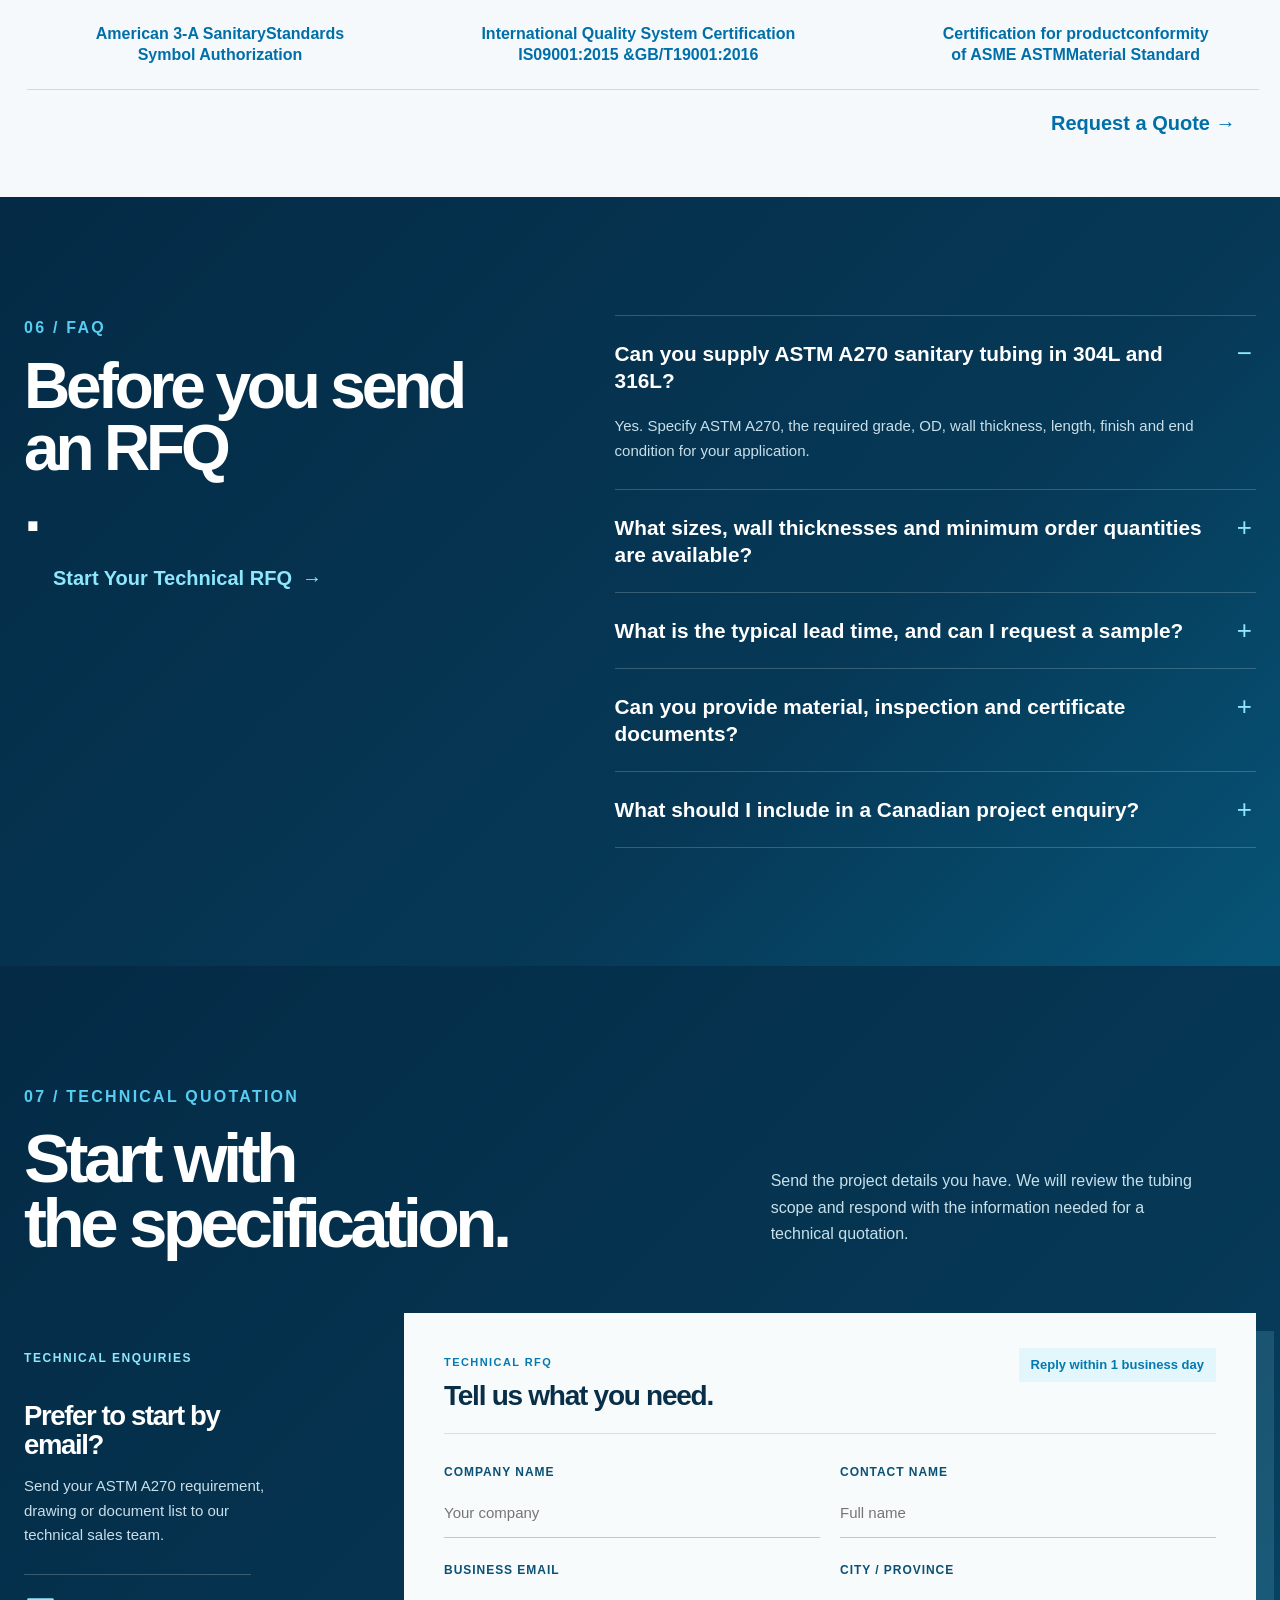
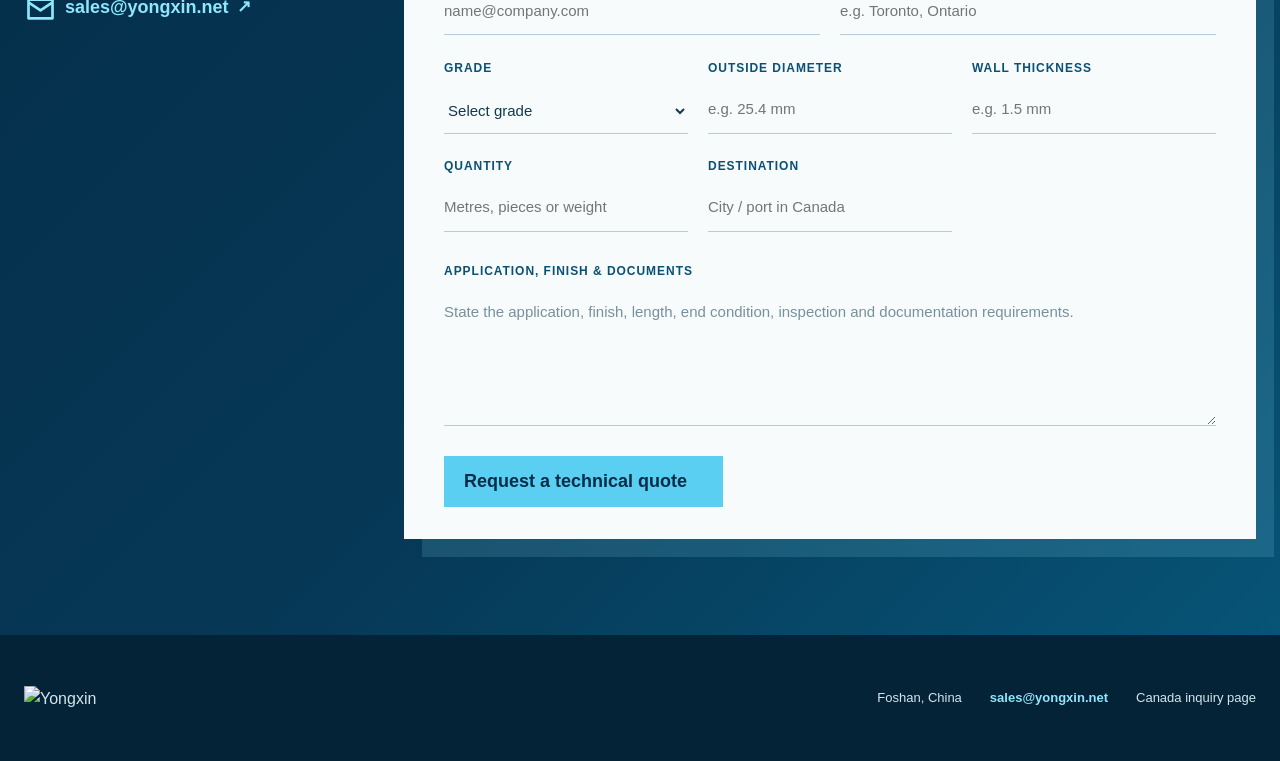
==== commit 48b6a301: "Update latest landing page HTML, CSS and JavaScript" ====
--- a/index.html
+++ b/index.html
@@ -1,26 +1,673 @@
 <!doctype html>
 <html lang="en-CA">
 <head>
-  <meta charset="utf-8"><meta name="viewport" content="width=device-width, initial-scale=1">
-  <meta name="description" content="ASTM A270 stainless steel sanitary welded tubing for Canadian hygienic-process equipment and project buyers.">
-  <title>ASTM A270 Sanitary Tube | Yongxin Canada</title><link rel="stylesheet" href="styles.css">
+  <meta charset="utf-8">
+  <meta name="viewport" content="width=device-width, initial-scale=1">
+  <meta name="description" content="ASTM A270 stainless steel sanitary welded tubing for Canadian food, beverage, pharmaceutical and hygienic-process applications.">
+  <title>ASTM A270 Sanitary Tubing | Yongxin Canada</title>
+  <link rel="stylesheet" href="styles.css">
+  <link rel="stylesheet" href="overrides.css">
+<!-- HTML_VISUAL_TWEAKER:START -->
+<style id="html-tweaker-persisted-styles">
+header.site-header > div.shell.nav-wrap > a.brand {
+  transform: translate(0px, 0px) !important;
+}
+main > section.hero:nth-of-type(1) > div.shell.hero-grid:nth-of-type(2) {
+  transform: translate(0px, 0px) translate(-95px, 0px) !important;
+}
+main > section.hero:nth-of-type(1) > div.shell.hero-grid:nth-of-type(2) > aside.hero-note > p {
+  transform: translate(-17px, 44px) !important;
+}
+main > section.hero:nth-of-type(1) > div.shell.hero-grid:nth-of-type(2) > aside.hero-note > span.note-arrow:nth-of-type(2) {
+  transform: translate(0px, -6px) !important;
+}
+main > section.hero:nth-of-type(1) > div.shell.hero-grid:nth-of-type(2) > div.hero-copy > p.kicker.light:nth-of-type(1) {
+  font-size: 15px !important;
+  transform: translate(19px, 0px) !important;
+}
+main > section.hero:nth-of-type(1) > div.shell.hero-grid:nth-of-type(2) > div.hero-copy > h1 > em {
+  display: inline-block !important;
+  flex: none !important;
+  height: 207px !important;
+  max-width: none !important;
+  transform: translate(0px, 0px) translate(-3px, 16px) !important;
+  width: 686px !important;
+}
+main > section.hero:nth-of-type(1) > div.shell.hero-grid:nth-of-type(2) > div.hero-copy > p.hero-lede:nth-of-type(2) {
+  flex: none !important;
+  height: 69px !important;
+  max-width: none !important;
+  transform: translate(0px, 0px) !important;
+  width: 696px !important;
+}
+header.site-header > div.shell.nav-wrap {
+  transform: translate(-3px, 0px) !important;
+}
+header.site-header > div.shell.nav-wrap > nav.site-nav > a:nth-of-type(1) {
+  font-size: 16px !important;
+}
+header.site-header > div.shell.nav-wrap > nav.site-nav > a:nth-of-type(2) {
+  font-size: 16px !important;
+}
+header.site-header > div.shell.nav-wrap > nav.site-nav > a:nth-of-type(3) {
+  font-size: 16px !important;
+}
+header.site-header > div.shell.nav-wrap > nav.site-nav > a:nth-of-type(4) {
+  font-size: 16px !important;
+}
+header.site-header > div.shell.nav-wrap > nav.site-nav > a.nav-cta:nth-of-type(5) {
+  font-size: 15px !important;
+  transform: translate(0px, 0px) !important;
+}
+main > section.hero:nth-of-type(1) > div.shell.hero-grid:nth-of-type(2) > div.hero-copy > div.hero-actions > a.button.button-primary:nth-of-type(1) {
+  font-size: 16px !important;
+  transform: translate(0px, 0px) translate(40px, 0px) !important;
+}
+main > section.hero:nth-of-type(1) > div.shell.hero-grid:nth-of-type(2) > div.hero-copy > div.hero-actions > a.button.button-outline:nth-of-type(2) {
+  font-size: 16px !important;
+  transform: translate(94px, 0px) !important;
+}
+header.site-header > div.shell.nav-wrap > nav.site-nav > a:nth-of-type(5) {
+  font-size: 16px !important;
+}
+header.site-header > div.shell.nav-wrap > nav.site-nav > a:nth-of-type(6) {
+  font-size: 16px !important;
+}
+header.site-header > div.shell.nav-wrap > nav.site-nav > a.nav-cta:nth-of-type(7) {
+  font-size: 16px !important;
+}
+main > section.hero:nth-of-type(1) > div.shell.hero-grid:nth-of-type(2) > div.hero-copy > p.hero-body:nth-of-type(3) {
+  flex: none !important;
+  height: 30px !important;
+  max-width: none !important;
+  transform: translate(3px, 0px) translate(-1px, 0px) translate(0px, 0px) translate(-2px, 18px) translate(0px, -11px) !important;
+  width: 677px !important;
+}
+main > section.fact-bar:nth-of-type(2) > div.shell.fact-grid > div:nth-of-type(1) > b {
+  font-family: sans-serif !important;
+  font-size: 20px !important;
+}
+main > section.fact-bar:nth-of-type(2) > div.shell.fact-grid > div:nth-of-type(1) > span {
+  font-family: sans-serif !important;
+  font-size: 15px !important;
+}
+main > section.fact-bar:nth-of-type(2) > div.shell.fact-grid > div:nth-of-type(2) > b {
+  font-family: sans-serif !important;
+  font-size: 20px !important;
+}
+main > section.fact-bar:nth-of-type(2) > div.shell.fact-grid > div:nth-of-type(2) > span {
+  font-family: sans-serif !important;
+  font-size: 15px !important;
+}
+main > section.fact-bar:nth-of-type(2) > div.shell.fact-grid > div:nth-of-type(3) > b {
+  font-family: sans-serif !important;
+  font-size: 20px !important;
+}
+main > section.fact-bar:nth-of-type(2) > div.shell.fact-grid > div:nth-of-type(3) > span {
+  font-family: sans-serif !important;
+  font-size: 15px !important;
+}
+main > section.fact-bar:nth-of-type(2) > div.shell.fact-grid > div:nth-of-type(4) > b {
+  flex: none !important;
+  font-family: sans-serif !important;
+  font-size: 20px !important;
+  height: 41px !important;
+  max-width: none !important;
+  transform: translate(0px, -4px) !important;
+  width: 295px !important;
+}
+main > section.fact-bar:nth-of-type(2) > div.shell.fact-grid > div:nth-of-type(4) > span {
+  font-family: sans-serif !important;
+  font-size: 15px !important;
+  transform: translate(-2px, -9px) !important;
+  width: 239.344px !important;
+}
+main > section.product-intro:nth-of-type(3) > div.shell.product-grid:nth-of-type(1) > div.product-copy > h2 {
+  flex: none !important;
+  font-size: 70px !important;
+  height: 239px !important;
+  max-width: none !important;
+  transform: translate(-1px, 3px) !important;
+  width: 524px !important;
+}
+main > section.product-intro:nth-of-type(3) > div.shell.product-grid:nth-of-type(1) > div.product-copy > a.text-link {
+  font-size: 25px !important;
+  transform: translate(1px, -12px) !important;
+}
+main > section.product-intro:nth-of-type(3) > div.shell.product-grid:nth-of-type(1) > div.product-copy > p.product-lede:nth-of-type(2) {
+  transform: translate(4px, -41px) translate(0px, 0px) translate(-3px, 3px) translate(0px, 0px) !important;
+}
+main > section.product-intro:nth-of-type(3) > div.shell.product-grid:nth-of-type(1) > div.product-copy > p:nth-of-type(3) {
+  transform: translate(1px, -25px) !important;
+}
+main > section.product-intro:nth-of-type(3) > div.shell.product-grid:nth-of-type(1) > div.product-copy > p.section-kicker:nth-of-type(1) {
+  font-size: 16px !important;
+}
+main > section.standard-section:nth-of-type(4) > div.shell.standard-header:nth-of-type(1) > div > p.section-kicker {
+  font-size: 16px !important;
+}
+main > section.standard-section:nth-of-type(4) > div.shell.standard-header:nth-of-type(1) > div > h2 {
+  flex: none !important;
+  height: 96px !important;
+  max-width: none !important;
+  transform: translate(0px, 19px) !important;
+  width: 788px !important;
+}
+main > section.standard-section:nth-of-type(4) > div.shell.standard-grid:nth-of-type(2) > article.standard-intro > span.standard-mark {
+  font-size: 20px !important;
+}
+main > section.standard-section:nth-of-type(4) > div.shell.standard-grid:nth-of-type(2) > article.standard-intro {
+  flex: none !important;
+  height: 342px !important;
+  max-width: none !important;
+  width: 484px !important;
+}
+main > section.standard-section:nth-of-type(4) > div.shell.standard-grid:nth-of-type(2) > div.specification-steps > article:nth-of-type(1) > span {
+  font-family: system-ui !important;
+  font-size: 20px !important;
+  transform: translate(-7px, 15px) !important;
+}
+main > section.standard-section:nth-of-type(4) > div.shell.standard-grid:nth-of-type(2) > div.specification-steps > article:nth-of-type(1) {
+  flex: none !important;
+  height: 124px !important;
+  max-width: none !important;
+  transform: translate(-8px, 0px) !important;
+  width: 718px !important;
+}
+main > section.standard-section:nth-of-type(4) > div.shell.standard-grid:nth-of-type(2) > div.specification-steps > article:nth-of-type(2) {
+  flex: none !important;
+  height: 120px !important;
+  max-width: none !important;
+  transform: translate(-8px, 0px) !important;
+  width: 726px !important;
+}
+main > section.standard-section:nth-of-type(4) > div.shell.standard-grid:nth-of-type(2) > div.specification-steps > article:nth-of-type(3) {
+  flex: none !important;
+  height: 119px !important;
+  max-width: none !important;
+  transform: translate(-8px, 0px) translate(0px, 0px) !important;
+  width: 734px !important;
+}
+main > section.standard-section:nth-of-type(4) > div.shell.standard-grid:nth-of-type(2) > div.specification-steps > article:nth-of-type(1) > h3 {
+  font-family: sans-serif !important;
+  transform: translate(30px, 4px) translate(0px, 9px) !important;
+}
+main > section.standard-section:nth-of-type(4) > div.shell.standard-grid:nth-of-type(2) > div.specification-steps > article:nth-of-type(1) > p {
+  font-family: sans-serif !important;
+  font-size: 16px !important;
+  transform: translate(30px, 19px) !important;
+}
+main > section.standard-section:nth-of-type(4) > div.shell.standard-grid:nth-of-type(2) > div.specification-steps > article:nth-of-type(2) > span {
+  font-family: system-ui !important;
+  font-size: 20px !important;
+  transform: translate(-6px, 13px) !important;
+}
+main > section.standard-section:nth-of-type(4) > div.shell.standard-grid:nth-of-type(2) > div.specification-steps > article:nth-of-type(2) > h3 {
+  font-family: sans-serif !important;
+  transform: translate(29px, 6px) !important;
+}
+main > section.standard-section:nth-of-type(4) > div.shell.standard-grid:nth-of-type(2) > div.specification-steps > article:nth-of-type(2) > p {
+  font-family: sans-serif !important;
+  font-size: 16px !important;
+  transform: translate(29px, 21px) !important;
+}
+main > section.standard-section:nth-of-type(4) > div.shell.standard-grid:nth-of-type(2) > div.specification-steps > article:nth-of-type(3) > span {
+  font-size: 20px !important;
+  transform: translate(-6px, 2px) !important;
+}
+main > section.standard-section:nth-of-type(4) > div.shell.standard-grid:nth-of-type(2) > div.specification-steps > article:nth-of-type(3) > h3 {
+  font-family: sans-serif !important;
+  transform: translate(29px, -2px) !important;
+}
+main > section.standard-section:nth-of-type(4) > div.shell.standard-grid:nth-of-type(2) > div.specification-steps > article:nth-of-type(3) > p {
+  font-family: sans-serif !important;
+  font-size: 16px !important;
+  transform: translate(32px, 10px) !important;
+}
+main > section.standard-section:nth-of-type(4) > div.shell.specification-panel:nth-of-type(3) > div.table-intro:nth-of-type(1) {
+  flex: none !important;
+  height: 89px !important;
+  max-width: none !important;
+  width: 1243px !important;
+}
+main > section.standard-section:nth-of-type(4) > div.shell.standard-grid:nth-of-type(2) > article.standard-intro > h3 {
+  flex: none !important;
+  font-family: sans-serif !important;
+  height: 40px !important;
+  max-width: none !important;
+  width: 358px !important;
+}
+main > section.standard-section:nth-of-type(4) > div.shell.standard-grid:nth-of-type(2) > article.standard-intro > p {
+  flex: none !important;
+  font-size: 16px !important;
+  height: 84px !important;
+  max-width: none !important;
+  width: 397px !important;
+}
+main > section.standard-section:nth-of-type(4) > div.shell.specification-panel:nth-of-type(3) > div.table-footer:nth-of-type(3) > a {
+  font-family: sans-serif !important;
+  font-size: 18px !important;
+  transform: translate(6px, -9px) !important;
+}
+main > section.manufacturing-section:nth-of-type(5) > div.shell.manufacturing-header:nth-of-type(1) > div > p.section-kicker.light {
+  font-size: 16px !important;
+}
+main > section.standard-section:nth-of-type(4) > div.shell.specification-panel:nth-of-type(3) > div.table-footer:nth-of-type(3) > span {
+  font-size: 12px !important;
+}
+main > section.standard-section:nth-of-type(4) > div.shell.specification-panel:nth-of-type(3) > div.table-footer:nth-of-type(3) > p {
+  font-size: 15px !important;
+}
+main > section.manufacturing-section:nth-of-type(5) > div.shell.quality-footer:nth-of-type(3) > a {
+  font-size: 25px !important;
+  transform: translate(-992px, -174px) translate(0px, 0px) translate(5px, 52px) translate(53px, 3px) translate(1px, 59px) translate(173px, -5px) translate(0px, -29px) translate(0px, -44px) !important;
+}
+main > section.manufacturing-section:nth-of-type(5) > div.shell.quality-footer:nth-of-type(3) {
+  flex: none !important;
+  height: 20px !important;
+  max-width: none !important;
+  transform: translate(9px, -45px) !important;
+  width: 1195px !important;
+}
+#company {
+  transform: translate(0px, 0px) !important;
+}
+section.manufacturing-section:nth-of-type(5) > div.shell.process-explorer:nth-of-type(2) > div.process-decks:nth-of-type(2) > section.process-deck.is-active:nth-of-type(1) > figure.process-slide.is-active:nth-of-type(6) > img {
+  transform: 向上2cm translate(0px, 0px) translate(4px, -38px) translate(4px, -20px) !important;
+}
+#manufacturing {
+  transform: translate(-3px, 38px) !important;
+}
+main > section.manufacturing-section:nth-of-type(5) > div.shell.process-explorer:nth-of-type(2) > div.process-intro:nth-of-type(1) > span {
+  font-size: 13px !important;
+  transform: translate(41px, -21px) translate(18px, -3px) translate(23px, 6px) translate(0px, -3px) translate(26px, -21px) translate(0px, -3px) translate(6px, -13px) translate(0px, -3px) translate(0px, -3px) translate(-2px, -4px) translate(18px, -4px) translate(-39px, -13px) !important;
+}
+main > section.manufacturing-section:nth-of-type(5) > div.shell.manufacturing-header:nth-of-type(1) > p {
+  flex: none !important;
+  font-family: sans-serif !important;
+  font-size: 18px !important;
+  height: 99px !important;
+  max-width: none !important;
+  transform: translate(-21px, 0px) translate(-1px, 0px) translate(-979px, 285px) translate(5px, -73px) translate(-4px, 18px) translate(67px, 5px) !important;
+  width: 554px !important;
+}
+main > section.company-section:nth-of-type(6) > div.shell.company-hero:nth-of-type(1) > div.company-title:nth-of-type(2) > p.section-kicker {
+  color: #041b39 !important;
+  font-size: 16px !important;
+  transform: translate(-8px, -14px) !important;
+}
+main > section.manufacturing-section:nth-of-type(5) > div.shell.manufacturing-header:nth-of-type(1) > div > h2 {
+  flex: none !important;
+  font-size: 75px !important;
+  height: 164px !important;
+  max-width: none !important;
+  transform: translate(6px, 0px) translate(-1px, 0px) translate(0px, 0px) !important;
+  width: 840px !important;
+}
+main > section.manufacturing-section:nth-of-type(5) > div.shell.process-explorer:nth-of-type(2) > div.process-intro:nth-of-type(1) > h3 {
+  flex: none !important;
+  font-size: 20px !important;
+  height: 71px !important;
+  max-width: none !important;
+  transform: translate(0px, 4px) translate(0px, -1px) translate(816px, -200px) translate(95px, -10px) !important;
+  width: 553px !important;
+}
+main > section.manufacturing-section:nth-of-type(5) > div.shell.process-explorer:nth-of-type(2) > div.process-intro:nth-of-type(1) > p {
+  flex: none !important;
+  font-family: sans-serif !important;
+  font-size: 18px !important;
+  height: 27px !important;
+  max-width: none !important;
+  transform: translate(0px, -2px) translate(-5px, -90px) translate(-5px, 184px) translate(10px, -64px) !important;
+  width: 520px !important;
+}
+main > section.manufacturing-section:nth-of-type(5) > div.shell.process-explorer:nth-of-type(2) > div.process-intro:nth-of-type(1) > div.process-tabs > button.process-tab.is-active:nth-of-type(1) {
+  font-size: 18px !important;
+}
+section.manufacturing-section:nth-of-type(5) > div.shell.process-explorer:nth-of-type(2) > div.process-intro:nth-of-type(1) > div.process-tabs > button.process-tab.is-active:nth-of-type(1) > small {
+  font-size: 16px !important;
+}
+main > section.manufacturing-section:nth-of-type(5) > div.shell.process-explorer:nth-of-type(2) > div.process-intro:nth-of-type(1) > div.process-tabs > button.process-tab:nth-of-type(2) {
+  font-size: 18px !important;
+  transform: translate(0px, 0px) !important;
+}
+section.manufacturing-section:nth-of-type(5) > div.shell.process-explorer:nth-of-type(2) > div.process-intro:nth-of-type(1) > div.process-tabs > button.process-tab:nth-of-type(2) > small {
+  font-size: 16px !important;
+}
+section.manufacturing-section:nth-of-type(5) > div.shell.process-explorer:nth-of-type(2) > div.process-decks:nth-of-type(2) > section.process-deck.is-active:nth-of-type(1) > div.deck-controls > button.deck-arrow:nth-of-type(2) {
+  transform: translate(0px, 0px) !important;
+}
+main > section.company-section:nth-of-type(6) > div.shell.company-gallery:nth-of-type(2) > div.company-profile > em {
+  border-radius: 12px !important;
+  flex: none !important;
+  font-family: system-ui !important;
+  font-size: 18px !important;
+  height: 122px !important;
+  max-width: none !important;
+  width: 635px !important;
+}
+main > section.company-section:nth-of-type(6) > div.shell.company-closing:nth-of-type(3) > p {
+  font-size: 18px !important;
+  transform: translate(1px, -9px) !important;
+}
+main > section.company-section:nth-of-type(6) > div.shell.company-closing:nth-of-type(3) > a {
+  font-size: 20px !important;
+  transform: translate(-3px, -10px) !important;
+}
+main > section.certification-section:nth-of-type(7) > div.shell.certification-heading:nth-of-type(1) > div > h2 {
+  flex: none !important;
+  font-size: 70px !important;
+  height: 167px !important;
+  max-width: none !important;
+  transform: translate(-1px, 14px) !important;
+  width: 771px !important;
+}
+main > section.certification-section:nth-of-type(7) > div.shell.certification-heading:nth-of-type(1) > div > p.section-kicker {
+  font-size: 16px !important;
+}
+main > section.certification-section:nth-of-type(7) > div.shell.certification-grid:nth-of-type(2) > article:nth-of-type(1) > h3 {
+  transform: translate(61px, 0px) !important;
+}
+main > section.certification-section:nth-of-type(7) > div.shell.certification-grid:nth-of-type(2) > article:nth-of-type(2) > h3 {
+  flex: none !important;
+  height: 46px !important;
+  max-width: none !important;
+  transform: translate(0px, 0px) translate(41px, 0px) translate(14px, 0px) translate(-50px, 0px) translate(30px, 0px) !important;
+  width: 320px !important;
+}
+main > section.certification-section:nth-of-type(7) > div.shell.certification-grid:nth-of-type(2) > article:nth-of-type(3) > h3 {
+  transform: translate(78px, 0px) !important;
+}
+main > section.certification-section:nth-of-type(7) > div.shell.certification-note:nth-of-type(3) {
+  transform: translate(3px, -20px) !important;
+}
+main > section.certification-section:nth-of-type(7) > div.shell.certification-note:nth-of-type(3) > p {
+  flex: none !important;
+  height: 20px !important;
+  max-width: none !important;
+  width: 188px !important;
+}
+main > section.certification-section:nth-of-type(7) > div.shell.certification-note:nth-of-type(3) > a {
+  flex: none !important;
+  font-size: 20px !important;
+  height: 28px !important;
+  max-width: none !important;
+  transform: translate(-11px, -5px) translate(-26px, -5px) !important;
+  width: 171px !important;
+}
+main > section.faq-section:nth-of-type(8) > div.shell.faq-layout > div.faq-intro:nth-of-type(1) > p.section-kicker.light:nth-of-type(1) {
+  font-size: 16px !important;
+}
+main > section.certification-section:nth-of-type(7) > div.shell.certification-note:nth-of-type(3) > a > b {
+  display: inline-block !important;
+  flex: none !important;
+  height: 28px !important;
+  max-width: none !important;
+  width: 26px !important;
+}
+main > section.faq-section:nth-of-type(8) > div.shell.faq-layout > div.faq-intro:nth-of-type(1) > h2 {
+  flex: none !important;
+  height: 206px !important;
+  max-width: none !important;
+  width: 501px !important;
+}
+main > section.faq-section:nth-of-type(8) > div.shell.faq-layout > div.faq-intro:nth-of-type(1) > a {
+  font-size: 20px !important;
+  transform: translate(29px, -52px) !important;
+}
+main > section.faq-section:nth-of-type(8) > div.shell.faq-layout > div.faq-list:nth-of-type(2) > details:nth-of-type(1) > p {
+  font-size: 15px !important;
+}
+main > section.faq-section:nth-of-type(8) > div.shell.faq-layout > div.faq-list:nth-of-type(2) > details:nth-of-type(2) > p {
+  font-size: 15px !important;
+}
+main > section.faq-section:nth-of-type(8) > div.shell.faq-layout > div.faq-list:nth-of-type(2) > details:nth-of-type(3) > p {
+  font-size: 15px !important;
+}
+main > section.faq-section:nth-of-type(8) > div.shell.faq-layout > div.faq-list:nth-of-type(2) > details:nth-of-type(4) > p {
+  font-size: 15px !important;
+}
+main > section.faq-section:nth-of-type(8) > div.shell.faq-layout > div.faq-list:nth-of-type(2) > details:nth-of-type(5) > p {
+  font-size: 15px !important;
+}
+main > section.enquiry-section:nth-of-type(9) > div.shell.enquiry-heading:nth-of-type(1) > div > p.section-kicker.light {
+  font-size: 16px !important;
+}
+main > section.enquiry-section:nth-of-type(9) > div.shell.enquiry-layout:nth-of-type(2) > form.enquiry-form > div.form-top:nth-of-type(1) > b {
+  font-size: 13px !important;
+}
+main > section.enquiry-section:nth-of-type(9) > div.shell.enquiry-layout:nth-of-type(2) > aside.quote-contact > span {
+  font-size: 12px !important;
+}
+main > section.enquiry-section:nth-of-type(9) > div.shell.enquiry-layout:nth-of-type(2) > aside.quote-contact > a {
+  font-size: 18px !important;
+}
+main > section.enquiry-section:nth-of-type(9) > div.shell.enquiry-layout:nth-of-type(2) > aside.quote-contact > a > svg.mail-icon {
+  max-width: none !important;
+  flex: none !important;
+  width: 33px !important;
+  height: 32px !important;
+  transform: translate(0px, 0px) !important;
+}
+main > section.enquiry-section:nth-of-type(9) > div.shell.enquiry-layout:nth-of-type(2) > form.enquiry-form > div.form-submit:nth-of-type(4) > button {
+  font-size: 18px !important;
+}
+main > section.enquiry-section:nth-of-type(9) > div.shell.enquiry-layout:nth-of-type(2) > form.enquiry-form > div.form-grid.form-contact:nth-of-type(2) > label:nth-of-type(1) {
+  font-size: 12px !important;
+}
+main > section.enquiry-section:nth-of-type(9) > div.shell.enquiry-layout:nth-of-type(2) > form.enquiry-form > div.form-grid.form-contact:nth-of-type(2) > label:nth-of-type(2) {
+  font-size: 12px !important;
+}
+main > section.enquiry-section:nth-of-type(9) > div.shell.enquiry-layout:nth-of-type(2) > form.enquiry-form > div.form-grid.form-contact:nth-of-type(2) > label:nth-of-type(3) {
+  font-size: 12px !important;
+}
+main > section.enquiry-section:nth-of-type(9) > div.shell.enquiry-layout:nth-of-type(2) > form.enquiry-form > div.form-grid.form-contact:nth-of-type(2) > label:nth-of-type(4) {
+  font-size: 12px !important;
+}
+main > section.enquiry-section:nth-of-type(9) > div.shell.enquiry-layout:nth-of-type(2) > form.enquiry-form > div.form-grid.form-spec:nth-of-type(3) > label:nth-of-type(1) {
+  font-size: 12px !important;
+}
+main > section.enquiry-section:nth-of-type(9) > div.shell.enquiry-layout:nth-of-type(2) > form.enquiry-form > div.form-grid.form-spec:nth-of-type(3) > label:nth-of-type(2) {
+  font-size: 12px !important;
+}
+main > section.enquiry-section:nth-of-type(9) > div.shell.enquiry-layout:nth-of-type(2) > form.enquiry-form > div.form-grid.form-spec:nth-of-type(3) > label:nth-of-type(3) {
+  font-size: 12px !important;
+}
+main > section.enquiry-section:nth-of-type(9) > div.shell.enquiry-layout:nth-of-type(2) > form.enquiry-form > div.form-grid.form-spec:nth-of-type(3) > label:nth-of-type(4) {
+  font-size: 12px !important;
+}
+main > section.enquiry-section:nth-of-type(9) > div.shell.enquiry-layout:nth-of-type(2) > form.enquiry-form > div.form-grid.form-spec:nth-of-type(3) > label:nth-of-type(5) {
+  font-size: 12px !important;
+}
+main > section.enquiry-section:nth-of-type(9) > div.shell.enquiry-layout:nth-of-type(2) > form.enquiry-form > label.form-message {
+  font-size: 12px !important;
+}
+main > section.enquiry-section:nth-of-type(9) > div.shell.enquiry-layout:nth-of-type(2) > aside.quote-contact > p {
+  font-size: 15px !important;
+}
+</style>
+<script type="application/json" id="html-tweaker-persisted-rules" data-document-revision="58699fe0-1410-4f59-a39e-93abfe8b6525">[{"fingerprint":"a|YYONGXIN|","properties":{"transform":"translate(0px, 0px)"},"selector":"header.site-header > div.shell.nav-wrap > a.brand","textContent":""},{"fingerprint":"div|FOR CANADIAN HYGIENIC-PROCESS BUYERSASTM|","properties":{"transform":"translate(0px, 0px) translate(-95px, 0px)"},"selector":"main > section.hero:nth-of-type(1) > div.shell.hero-grid:nth-of-type(2)"},{"fingerprint":"p|Start with your grade, OD, wall thicknes|","properties":{"transform":"translate(-17px, 44px)"},"selector":"main > section.hero:nth-of-type(1) > div.shell.hero-grid:nth-of-type(2) > aside.hero-note > p","textContent":""},{"fingerprint":"span|PRODUCT FOCUS|","properties":{},"selector":"main > section.hero:nth-of-type(1) > div.shell.hero-grid:nth-of-type(2) > aside.hero-note > span.note-label:nth-of-type(1)","textContent":""},{"fingerprint":"span|↘|","properties":{"transform":"translate(0px, -6px)"},"selector":"main > section.hero:nth-of-type(1) > div.shell.hero-grid:nth-of-type(2) > aside.hero-note > span.note-arrow:nth-of-type(2)","textContent":""},{"fingerprint":"p|FOR CANADIAN HYGIENIC-PROCESS BUYERS|","properties":{"fontSize":"15px","transform":"translate(19px, 0px)"},"selector":"main > section.hero:nth-of-type(1) > div.shell.hero-grid:nth-of-type(2) > div.hero-copy > p.kicker.light:nth-of-type(1)"},{"fingerprint":"em|Sanitary Tubing|","properties":{"display":"inline-block","flex":"none","height":"207px","maxWidth":"none","transform":"translate(0px, 0px) translate(-3px, 16px)","width":"686px"},"selector":"main > section.hero:nth-of-type(1) > div.shell.hero-grid:nth-of-type(2) > div.hero-copy > h1 > em","textContent":"Stainless Steel Sanitary Tube "},{"fingerprint":"p|Precision-manufactured stainless steel w|","properties":{"flex":"none","height":"69px","maxWidth":"none","transform":"translate(0px, 0px)","width":"696px"},"selector":"main > section.hero:nth-of-type(1) > div.shell.hero-grid:nth-of-type(2) > div.hero-copy > p.hero-lede:nth-of-type(2)","textContent":"Precision stainless steel welded tubing for bioengineering, food, dairy, pharmaceutical, purified water and other industries."},{"fingerprint":"div|MenuProductSpecificationsManufacturingFA|","properties":{"transform":"translate(-3px, 0px)"},"selector":"header.site-header > div.shell.nav-wrap"},{"fingerprint":"a|Product|","properties":{"fontSize":"16px"},"selector":"header.site-header > div.shell.nav-wrap > nav.site-nav > a:nth-of-type(1)"},{"fingerprint":"a|Specifications|","properties":{"fontSize":"16px"},"selector":"header.site-header > div.shell.nav-wrap > nav.site-nav > a:nth-of-type(2)","textContent":"Specifications"},{"fingerprint":"a|Manufacturing|","properties":{"fontSize":"16px"},"selector":"header.site-header > div.shell.nav-wrap > nav.site-nav > a:nth-of-type(3)"},{"fingerprint":"a|FAQ|","properties":{"fontSize":"16px"},"selector":"header.site-header > div.shell.nav-wrap > nav.site-nav > a:nth-of-type(4)","textContent":"About us\n"},{"fingerprint":"a|Request a Quote|","properties":{"fontSize":"15px","transform":"translate(0px, 0px)"},"selector":"header.site-header > div.shell.nav-wrap > nav.site-nav > a.nav-cta:nth-of-type(5)"},{"fingerprint":"a|Request a quote →|","properties":{"fontSize":"16px","transform":"translate(0px, 0px) translate(40px, 0px)"},"selector":"main > section.hero:nth-of-type(1) > div.shell.hero-grid:nth-of-type(2) > div.hero-copy > div.hero-actions > a.button.button-primary:nth-of-type(1)","textContent":"Request a Quote →"},{"fingerprint":"a|View specifications|","properties":{"fontSize":"16px","transform":"translate(94px, 0px)"},"selector":"main > section.hero:nth-of-type(1) > div.shell.hero-grid:nth-of-type(2) > div.hero-copy > div.hero-actions > a.button.button-outline:nth-of-type(2)"},{"fingerprint":"a|Certificates|","properties":{"fontSize":"16px"},"selector":"header.site-header > div.shell.nav-wrap > nav.site-nav > a:nth-of-type(5)"},{"fingerprint":"a|FAQ|","properties":{"fontSize":"16px"},"selector":"header.site-header > div.shell.nav-wrap > nav.site-nav > a:nth-of-type(6)"},{"fingerprint":"a|Request a Quote|","properties":{"fontSize":"16px"},"selector":"header.site-header > div.shell.nav-wrap > nav.site-nav > a.nav-cta:nth-of-type(7)"},{"fingerprint":"p|Yongxin supplies stainless steel sanitar|","properties":{"flex":"none","height":"30px","maxWidth":"none","transform":"translate(3px, 0px) translate(-1px, 0px) translate(0px, 0px) translate(-2px, 18px) translate(0px, -11px)","width":"677px"},"selector":"main > section.hero:nth-of-type(1) > div.shell.hero-grid:nth-of-type(2) > div.hero-copy > p.hero-body:nth-of-type(3)","textContent":"Share your specifications for a technical review and quote."},{"fingerprint":"b|ASTM A270|","properties":{"fontFamily":"sans-serif","fontSize":"20px"},"selector":"main > section.fact-bar:nth-of-type(2) > div.shell.fact-grid > div:nth-of-type(1) > b"},{"fingerprint":"span|Sanitary stainless steel tubing standard|","properties":{"fontFamily":"sans-serif","fontSize":"15px"},"selector":"main > section.fact-bar:nth-of-type(2) > div.shell.fact-grid > div:nth-of-type(1) > span"},{"fingerprint":"b|304L / 316L|","properties":{"fontFamily":"sans-serif","fontSize":"20px"},"selector":"main > section.fact-bar:nth-of-type(2) > div.shell.fact-grid > div:nth-of-type(2) > b"},{"fingerprint":"span|Common sanitary tubing grades|","properties":{"fontFamily":"sans-serif","fontSize":"15px"},"selector":"main > section.fact-bar:nth-of-type(2) > div.shell.fact-grid > div:nth-of-type(2) > span"},{"fingerprint":"b|Hygienic-process use|","properties":{"fontFamily":"sans-serif","fontSize":"20px"},"selector":"main > section.fact-bar:nth-of-type(2) > div.shell.fact-grid > div:nth-of-type(3) > b","textContent":"Samples available"},{"fingerprint":"span|Food, pharma, purified water and related|","properties":{"fontFamily":"sans-serif","fontSize":"15px"},"selector":"main > section.fact-bar:nth-of-type(2) > div.shell.fact-grid > div:nth-of-type(3) > span","textContent":"For compatibility checks"},{"fingerprint":"b|Documentation on request|","properties":{"flex":"none","fontFamily":"sans-serif","fontSize":"20px","height":"41px","maxWidth":"none","transform":"translate(0px, -4px)","width":"295px"},"selector":"main > section.fact-bar:nth-of-type(2) > div.shell.fact-grid > div:nth-of-type(4) > b","textContent":"30–45 days"},{"fingerprint":"span|Material and inspection documents confir|","properties":{"fontFamily":"sans-serif","fontSize":"15px","transform":"translate(-2px, -9px)","width":"239.344px"},"selector":"main > section.fact-bar:nth-of-type(2) > div.shell.fact-grid > div:nth-of-type(4) > span","textContent":"Typical production lead time"},{"fingerprint":"h2|Sanitary tubing for clean-process system|","properties":{"flex":"none","fontSize":"70px","height":"239px","maxWidth":"none","transform":"translate(-1px, 3px)","width":"524px"},"selector":"main > section.product-intro:nth-of-type(3) > div.shell.product-grid:nth-of-type(1) > div.product-copy > h2"},{"fingerprint":"a|Send your requirement →|","properties":{"fontSize":"25px","transform":"translate(1px, -12px)"},"selector":"main > section.product-intro:nth-of-type(3) > div.shell.product-grid:nth-of-type(1) > div.product-copy > a.text-link"},{"fingerprint":"p|Specified for the process. Supplied for |","properties":{"transform":"translate(4px, -41px) translate(0px, 0px) translate(-3px, 3px) translate(0px, 0px)"},"selector":"main > section.product-intro:nth-of-type(3) > div.shell.product-grid:nth-of-type(1) > div.product-copy > p.product-lede:nth-of-type(2)","textContent":"Stainless steel sanitary tube"},{"fingerprint":"p|Share your grade, dimensions, finish and|","properties":{"transform":"translate(1px, -25px)"},"selector":"main > section.product-intro:nth-of-type(3) > div.shell.product-grid:nth-of-type(1) > div.product-copy > p:nth-of-type(3)","textContent":"Precision stainless steel welded tubing for bioengineering, food, dairy, pharmaceutical, purified water, electronic engineering, chemical fiber industry,chemical industry,papermaking,beer,high-purity gas,cosmetics and other industries."},{"fingerprint":"p|01 / PRODUCT & APPLICATIONS|","properties":{"fontSize":"16px"},"selector":"main > section.product-intro:nth-of-type(3) > div.shell.product-grid:nth-of-type(1) > div.product-copy > p.section-kicker:nth-of-type(1)"},{"fingerprint":"p|02 / ASTM A270 & SPECIFICATIONS|","properties":{"fontSize":"16px"},"selector":"main > section.standard-section:nth-of-type(4) > div.shell.standard-header:nth-of-type(1) > div > p.section-kicker"},{"fingerprint":"h2|Defined in the details.|","properties":{"flex":"none","height":"96px","maxWidth":"none","transform":"translate(0px, 19px)","width":"788px"},"selector":"main > section.standard-section:nth-of-type(4) > div.shell.standard-header:nth-of-type(1) > div > h2","textContent":"ASTM A270 \ntube range"},{"fingerprint":"p|ASTM A270 provides the technical startin|","properties":{},"selector":"main > section.standard-section:nth-of-type(4) > div.shell.standard-header:nth-of-type(1) > p","textContent":""},{"fingerprint":"span|A270|","properties":{"fontSize":"20px"},"selector":"main > section.standard-section:nth-of-type(4) > div.shell.standard-grid:nth-of-type(2) > article.standard-intro > span.standard-mark"},{"fingerprint":"article|A270\n          ASTM A270 sanitary tubing|","properties":{"flex":"none","height":"342px","maxWidth":"none","width":"484px"},"selector":"main > section.standard-section:nth-of-type(4) > div.shell.standard-grid:nth-of-type(2) > article.standard-intro"},{"fingerprint":"span|304L / 316L|","properties":{"fontFamily":"system-ui","fontSize":"20px","transform":"translate(-7px, 15px)"},"selector":"main > section.standard-section:nth-of-type(4) > div.shell.standard-grid:nth-of-type(2) > div.specification-steps > article:nth-of-type(1) > span","textContent":"304L / 316L"},{"fingerprint":"article|304L / 316LMaterial grade optionsSpecify|","properties":{"flex":"none","height":"124px","maxWidth":"none","transform":"translate(-8px, 0px)","width":"718px"},"selector":"main > section.standard-section:nth-of-type(4) > div.shell.standard-grid:nth-of-type(2) > div.specification-steps > article:nth-of-type(1)"},{"fingerprint":"article|3/4–12 INCatalogue OD rangeReference the|","properties":{"flex":"none","height":"120px","maxWidth":"none","transform":"translate(-8px, 0px)","width":"726px"},"selector":"main > section.standard-section:nth-of-type(4) > div.shell.standard-grid:nth-of-type(2) > div.specification-steps > article:nth-of-type(2)"},{"fingerprint":"article|0.5–4.0 MMCatalogue wall rangeAvailable |","properties":{"flex":"none","height":"119px","maxWidth":"none","transform":"translate(-8px, 0px) translate(0px, 0px)","width":"734px"},"selector":"main > section.standard-section:nth-of-type(4) > div.shell.standard-grid:nth-of-type(2) > div.specification-steps > article:nth-of-type(3)"},{"fingerprint":"h3|Material grade options|","properties":{"fontFamily":"sans-serif","transform":"translate(30px, 4px) translate(0px, 9px)"},"selector":"main > section.standard-section:nth-of-type(4) > div.shell.standard-grid:nth-of-type(2) > div.specification-steps > article:nth-of-type(1) > h3"},{"fingerprint":"p|Specify the grade required for your proc|","properties":{"fontFamily":"sans-serif","fontSize":"16px","transform":"translate(30px, 19px)"},"selector":"main > section.standard-section:nth-of-type(4) > div.shell.standard-grid:nth-of-type(2) > div.specification-steps > article:nth-of-type(1) > p"},{"fingerprint":"span|3/4–12 IN|","properties":{"fontFamily":"system-ui","fontSize":"20px","transform":"translate(-6px, 13px)"},"selector":"main > section.standard-section:nth-of-type(4) > div.shell.standard-grid:nth-of-type(2) > div.specification-steps > article:nth-of-type(2) > span"},{"fingerprint":"h3|Catalogue OD range|","properties":{"fontFamily":"sans-serif","transform":"translate(29px, 6px)"},"selector":"main > section.standard-section:nth-of-type(4) > div.shell.standard-grid:nth-of-type(2) > div.specification-steps > article:nth-of-type(2) > h3"},{"fingerprint":"p|Reference the nominal size and outside d|","properties":{"fontFamily":"sans-serif","fontSize":"16px","transform":"translate(29px, 21px)"},"selector":"main > section.standard-section:nth-of-type(4) > div.shell.standard-grid:nth-of-type(2) > div.specification-steps > article:nth-of-type(2) > p"},{"fingerprint":"span|0.5–4.0 MM|","properties":{"fontSize":"20px","transform":"translate(-6px, 2px)"},"selector":"main > section.standard-section:nth-of-type(4) > div.shell.standard-grid:nth-of-type(2) > div.specification-steps > article:nth-of-type(3) > span"},{"fingerprint":"h3|Catalogue wall range|","properties":{"fontFamily":"sans-serif","transform":"translate(29px, -2px)"},"selector":"main > section.standard-section:nth-of-type(4) > div.shell.standard-grid:nth-of-type(2) > div.specification-steps > article:nth-of-type(3) > h3"},{"fingerprint":"p|Available wall thickness varies by outsi|","properties":{"fontFamily":"sans-serif","fontSize":"16px","transform":"translate(32px, 10px)"},"selector":"main > section.standard-section:nth-of-type(4) > div.shell.standard-grid:nth-of-type(2) > div.specification-steps > article:nth-of-type(3) > p"},{"fingerprint":"h3|ASTM A270size & wall range|","properties":{},"selector":"main > section.standard-section:nth-of-type(4) > div.shell.specification-panel:nth-of-type(3) > div.table-intro:nth-of-type(1) > div > h3","textContent":""},{"fingerprint":"p|Catalogue availability for ASTM A270 san|","properties":{},"selector":"main > section.standard-section:nth-of-type(4) > div.shell.specification-panel:nth-of-type(3) > div.table-intro:nth-of-type(1) > p","textContent":""},{"fingerprint":"div|CATALOGUE AVAILABILITY|","properties":{"flex":"none","height":"89px","maxWidth":"none","width":"1243px"},"selector":"main > section.standard-section:nth-of-type(4) > div.shell.specification-panel:nth-of-type(3) > div.table-intro:nth-of-type(1)"},{"fingerprint":"h3|ASTM A270 sanitary tubing, specified for|","properties":{"flex":"none","fontFamily":"sans-serif","height":"40px","maxWidth":"none","width":"358px"},"selector":"main > section.standard-section:nth-of-type(4) > div.shell.standard-grid:nth-of-type(2) > article.standard-intro > h3","textContent":"ASTM A270 sanitary tube"},{"fingerprint":"p|Available in 304L / 316L. Final dimensio|","properties":{"flex":"none","fontSize":"16px","height":"84px","maxWidth":"none","width":"397px"},"selector":"main > section.standard-section:nth-of-type(4) > div.shell.standard-grid:nth-of-type(2) > article.standard-intro > p"},{"fingerprint":"a|Prepare your requirement →|","properties":{"fontFamily":"sans-serif","fontSize":"18px","transform":"translate(6px, -9px)"},"selector":"main > section.standard-section:nth-of-type(4) > div.shell.specification-panel:nth-of-type(3) > div.table-footer:nth-of-type(3) > a"},{"fingerprint":"p|03 / MANUFACTURING & QUALITY|","properties":{"fontSize":"16px"},"selector":"main > section.manufacturing-section:nth-of-type(5) > div.shell.manufacturing-header:nth-of-type(1) > div > p.section-kicker.light"},{"fingerprint":"span|FOR TECHNICAL QUOTATION|","properties":{"fontSize":"12px"},"selector":"main > section.standard-section:nth-of-type(4) > div.shell.specification-panel:nth-of-type(3) > div.table-footer:nth-of-type(3) > span"},{"fingerprint":"p|State the standard, grade, OD, wall thic|","properties":{"fontSize":"15px"},"selector":"main > section.standard-section:nth-of-type(4) > div.shell.specification-panel:nth-of-type(3) > div.table-footer:nth-of-type(3) > p"},{"fingerprint":"a|Define your quality →|","properties":{"fontSize":"25px","transform":"translate(-992px, -174px) translate(0px, 0px) translate(5px, 52px) translate(53px, 3px) translate(1px, 59px) translate(173px, -5px) translate(0px, -29px) translate(0px, -44px)"},"selector":"main > section.manufacturing-section:nth-of-type(5) > div.shell.quality-footer:nth-of-type(3) > a","textContent":"Discuss your tube specification →"},{"fingerprint":"div|Define your quality →|","properties":{"flex":"none","height":"20px","maxWidth":"none","transform":"translate(9px, -45px)","width":"1195px"},"selector":"main > section.manufacturing-section:nth-of-type(5) > div.shell.quality-footer:nth-of-type(3)"},{"fingerprint":"section|04 / COMPANY & FACILITY\n        \n      \n|","properties":{"transform":"translate(0px, 0px)"},"selector":"#company"},{"fingerprint":"img||assets/production-06.jpg","properties":{"transform":"向上2cm translate(0px, 0px) translate(4px, -38px) translate(4px, -20px)"},"selector":"section.manufacturing-section:nth-of-type(5) > div.shell.process-explorer:nth-of-type(2) > div.process-decks:nth-of-type(2) > section.process-deck.is-active:nth-of-type(1) > figure.process-slide.is-active:nth-of-type(6) > img"},{"fingerprint":"section|03 / MANUFACTURING & QUALITY\n          B|","properties":{"transform":"translate(-3px, 38px)"},"selector":"#manufacturing"},{"fingerprint":"span|PROCESS & VERIFICATION|","properties":{"fontSize":"13px","transform":"translate(41px, -21px) translate(18px, -3px) translate(23px, 6px) translate(0px, -3px) translate(26px, -21px) translate(0px, -3px) translate(6px, -13px) translate(0px, -3px) translate(0px, -3px) translate(-2px, -4px) translate(18px, -4px) translate(-39px, -13px)"},"selector":"main > section.manufacturing-section:nth-of-type(5) > div.shell.process-explorer:nth-of-type(2) > div.process-intro:nth-of-type(1) > span","textContent":"PROCESS & INSPECTION"},{"fingerprint":"p|We align production and inspection with |","properties":{"flex":"none","fontFamily":"sans-serif","fontSize":"18px","height":"99px","maxWidth":"none","transform":"translate(-21px, 0px) translate(-1px, 0px) translate(-979px, 285px) translate(5px, -73px) translate(-4px, 18px) translate(67px, 5px)","width":"554px"},"selector":"main > section.manufacturing-section:nth-of-type(5) > div.shell.manufacturing-header:nth-of-type(1) > p","textContent":"We tailor the process to your specified grade, dimensions, finish and inspection requirements—then verify each order before packing and dispatch."},{"fingerprint":"p|04 / COMPANY & FACILITY|","properties":{"color":"#041b39","fontSize":"16px","transform":"translate(-8px, -14px)"},"selector":"main > section.company-section:nth-of-type(6) > div.shell.company-hero:nth-of-type(1) > div.company-title:nth-of-type(2) > p.section-kicker"},{"fingerprint":"strong|Annealing|","properties":{},"selector":"div.shell.process-explorer:nth-of-type(2) > div.process-decks:nth-of-type(2) > section.process-deck.is-active:nth-of-type(1) > figure.process-slide.is-active:nth-of-type(3) > figcaption > strong","textContent":"Internal Polishing\n"},{"fingerprint":"strong|Strip preparation|","properties":{},"selector":"div.shell.process-explorer:nth-of-type(2) > div.process-decks:nth-of-type(2) > section.process-deck.is-active:nth-of-type(1) > figure.process-slide.is-active:nth-of-type(4) > figcaption > strong","textContent":"Welded Seam Levelling"},{"fingerprint":"strong|Precision welding|","properties":{},"selector":"div.shell.process-explorer:nth-of-type(2) > div.process-decks:nth-of-type(2) > section.process-deck.is-active:nth-of-type(1) > figure.process-slide.is-active:nth-of-type(5) > figcaption > strong","textContent":"\nPickling"},{"fingerprint":"h2|Built to spec.Checked for use.|","properties":{"flex":"none","fontSize":"75px","height":"164px","maxWidth":"none","transform":"translate(6px, 0px) translate(-1px, 0px) translate(0px, 0px)","width":"840px"},"selector":"main > section.manufacturing-section:nth-of-type(5) > div.shell.manufacturing-header:nth-of-type(1) > div > h2","textContent":"Made to specification.\nChecked before dispatch."},{"fingerprint":"h3|See the work.Review the controls.|","properties":{"flex":"none","fontSize":"20px","height":"71px","maxWidth":"none","transform":"translate(0px, 4px) translate(0px, -1px) translate(816px, -200px) translate(95px, -10px)","width":"553px"},"selector":"main > section.manufacturing-section:nth-of-type(5) > div.shell.process-explorer:nth-of-type(2) > div.process-intro:nth-of-type(1) > h3","textContent":""},{"fingerprint":"p|Browse production and inspection moments|","properties":{"flex":"none","fontFamily":"sans-serif","fontSize":"18px","height":"27px","maxWidth":"none","transform":"translate(0px, -2px) translate(-5px, -90px) translate(-5px, 184px) translate(10px, -64px)","width":"520px"},"selector":"main > section.manufacturing-section:nth-of-type(5) > div.shell.process-explorer:nth-of-type(2) > div.process-intro:nth-of-type(1) > p","textContent":""},{"fingerprint":"button|Production 07|","properties":{"fontSize":"18px"},"selector":"main > section.manufacturing-section:nth-of-type(5) > div.shell.process-explorer:nth-of-type(2) > div.process-intro:nth-of-type(1) > div.process-tabs > button.process-tab.is-active:nth-of-type(1)"},{"fingerprint":"small|07|","properties":{"fontSize":"16px"},"selector":"section.manufacturing-section:nth-of-type(5) > div.shell.process-explorer:nth-of-type(2) > div.process-intro:nth-of-type(1) > div.process-tabs > button.process-tab.is-active:nth-of-type(1) > small","textContent":"01-06"},{"fingerprint":"button|Inspection 04|","properties":{"fontSize":"18px","transform":"translate(0px, 0px)"},"selector":"main > section.manufacturing-section:nth-of-type(5) > div.shell.process-explorer:nth-of-type(2) > div.process-intro:nth-of-type(1) > div.process-tabs > button.process-tab:nth-of-type(2)"},{"fingerprint":"small|04|","properties":{"fontSize":"16px"},"selector":"section.manufacturing-section:nth-of-type(5) > div.shell.process-explorer:nth-of-type(2) > div.process-intro:nth-of-type(1) > div.process-tabs > button.process-tab:nth-of-type(2) > small","textContent":"01-04"},{"fingerprint":"strong|Mechanical testing|","properties":{},"selector":"div.shell.process-explorer:nth-of-type(2) > div.process-decks:nth-of-type(2) > section.process-deck.is-active:nth-of-type(2) > figure.process-slide.is-active:nth-of-type(2) > figcaption > strong","textContent":"Flanging/Flaring/Flattening Testing"},{"fingerprint":"strong|Precision welding|","properties":{},"selector":"div.shell.process-explorer:nth-of-type(2) > div.process-decks:nth-of-type(2) > section.process-deck.is-active:nth-of-type(1) > figure.process-slide.is-active:nth-of-type(1) > figcaption > strong","textContent":"Welding"},{"fingerprint":"strong|Bright annealing|","properties":{},"selector":"div.shell.process-explorer:nth-of-type(2) > div.process-decks:nth-of-type(2) > section.process-deck.is-active:nth-of-type(1) > figure.process-slide.is-active:nth-of-type(2) > figcaption > strong","textContent":"\nAnnealing"},{"fingerprint":"button|→|","properties":{"transform":"translate(0px, 0px)"},"selector":"section.manufacturing-section:nth-of-type(5) > div.shell.process-explorer:nth-of-type(2) > div.process-decks:nth-of-type(2) > section.process-deck.is-active:nth-of-type(1) > div.deck-controls > button.deck-arrow:nth-of-type(2)"},{"fingerprint":"strong|External polishing|","properties":{},"selector":"div.shell.process-explorer:nth-of-type(2) > div.process-decks:nth-of-type(2) > section.process-deck.is-active:nth-of-type(1) > figure.process-slide.is-active:nth-of-type(6) > figcaption > strong","textContent":"Polishing"},{"fingerprint":"strong|Analytical testing|","properties":{},"selector":"div.shell.process-explorer:nth-of-type(2) > div.process-decks:nth-of-type(2) > section.process-deck.is-active:nth-of-type(2) > figure.process-slide.is-active:nth-of-type(3) > figcaption > strong","textContent":"Chemical Analysis"},{"fingerprint":"strong|Sample archive|","properties":{},"selector":"div.shell.process-explorer:nth-of-type(2) > div.process-decks:nth-of-type(2) > section.process-deck.is-active:nth-of-type(2) > figure.process-slide.is-active:nth-of-type(1) > figcaption > strong","textContent":"Sample Archive"},{"fingerprint":"strong|Impact testing|","properties":{},"selector":"div.shell.process-explorer:nth-of-type(2) > div.process-decks:nth-of-type(2) > section.process-deck.is-active:nth-of-type(2) > figure.process-slide.is-active:nth-of-type(4) > figcaption > strong","textContent":"Other Test"},{"fingerprint":"em|Yongxin produces stainless steel sanitar|","properties":{"borderRadius":"12px","flex":"none","fontFamily":"system-ui","fontSize":"18px","height":"122px","maxWidth":"none","width":"635px"},"selector":"main > section.company-section:nth-of-type(6) > div.shell.company-gallery:nth-of-type(2) > div.company-profile > em","textContent":"Yongxin manufactures stainless steel welded tube, including sanitary tube for hygienic-process applications. Automatic gas-shielded welding, online bright annealing and internal weld-bead finishing support orders defined by grade, OD, wall thickness, finish and inspection requirements."},{"fingerprint":"p|Share your tubing specification and proj|","properties":{"fontSize":"18px","transform":"translate(1px, -9px)"},"selector":"main > section.company-section:nth-of-type(6) > div.shell.company-closing:nth-of-type(3) > p"},{"fingerprint":"a|Talk to Yongxin →|","properties":{"fontSize":"20px","transform":"translate(-3px, -10px)"},"selector":"main > section.company-section:nth-of-type(6) > div.shell.company-closing:nth-of-type(3) > a"},{"fingerprint":"h2|Evidence for therequirements you specify|","properties":{"flex":"none","fontSize":"70px","height":"167px","maxWidth":"none","transform":"translate(-1px, 14px)","width":"771px"},"selector":"main > section.certification-section:nth-of-type(7) > div.shell.certification-heading:nth-of-type(1) > div > h2","textContent":"Certificates for the\nscope you specify."},{"fingerprint":"p|For ASTM A270 sanitary-tubing projects, |","properties":{},"selector":"main > section.certification-section:nth-of-type(7) > div.shell.certification-heading:nth-of-type(1) > p","textContent":""},{"fingerprint":"p|05 / CERTIFICATIONS & COMPLIANCE|","properties":{"fontSize":"16px"},"selector":"main > section.certification-section:nth-of-type(7) > div.shell.certification-heading:nth-of-type(1) > div > p.section-kicker"},{"fingerprint":"h3|3-A Sanitary Authorization|","properties":{"transform":"translate(61px, 0px)"},"selector":"main > section.certification-section:nth-of-type(7) > div.shell.certification-grid:nth-of-type(2) > article:nth-of-type(1) > h3","textContent":"American 3-A SanitaryStandards Symbol Authorization"},{"fingerprint":"h3|ISO 9001:2015|","properties":{"flex":"none","height":"46px","maxWidth":"none","transform":"translate(0px, 0px) translate(41px, 0px) translate(14px, 0px) translate(-50px, 0px) translate(30px, 0px)","width":"320px"},"selector":"main > section.certification-section:nth-of-type(7) > div.shell.certification-grid:nth-of-type(2) > article:nth-of-type(2) > h3","textContent":"International Quality\nSystem Certification\nIS09001:2015 &GB/T19001:2016"},{"fingerprint":"h3|ASME / ASTM Conformity|","properties":{"transform":"translate(78px, 0px)"},"selector":"main > section.certification-section:nth-of-type(7) > div.shell.certification-grid:nth-of-type(2) > article:nth-of-type(3) > h3","textContent":"Certification for productconformity of ASME ASTMMaterial Standard"},{"fingerprint":"div|Certificate scope and current validity a|","properties":{"transform":"translate(3px, -20px)"},"selector":"main > section.certification-section:nth-of-type(7) > div.shell.certification-note:nth-of-type(3)"},{"fingerprint":"p|Certificate scope and current validity a|","properties":{"flex":"none","height":"20px","maxWidth":"none","width":"188px"},"selector":"main > section.certification-section:nth-of-type(7) > div.shell.certification-note:nth-of-type(3) > p","textContent":""},{"fingerprint":"a|View official listing ↗|","properties":{"flex":"none","fontSize":"20px","height":"28px","maxWidth":"none","transform":"translate(-11px, -5px) translate(-26px, -5px)","width":"171px"},"selector":"main > section.certification-section:nth-of-type(7) > div.shell.certification-note:nth-of-type(3) > a","textContent":"Request a Quote  →"},{"fingerprint":"p|06 / FAQ|","properties":{"fontSize":"16px"},"selector":"main > section.faq-section:nth-of-type(8) > div.shell.faq-layout > div.faq-intro:nth-of-type(1) > p.section-kicker.light:nth-of-type(1)"},{"fingerprint":"b|↗|","properties":{"display":"inline-block","flex":"none","height":"28px","maxWidth":"none","width":"26px"},"selector":"main > section.certification-section:nth-of-type(7) > div.shell.certification-note:nth-of-type(3) > a > b"},{"fingerprint":"h2|Questions beforeyou quote.|","properties":{"flex":"none","height":"206px","maxWidth":"none","width":"501px"},"selector":"main > section.faq-section:nth-of-type(8) > div.shell.faq-layout > div.faq-intro:nth-of-type(1) > h2","textContent":"Before you\nsend an RFQ."},{"fingerprint":"a|Go to technical quotation →|","properties":{"fontSize":"20px","transform":"translate(29px, -52px)"},"selector":"main > section.faq-section:nth-of-type(8) > div.shell.faq-layout > div.faq-intro:nth-of-type(1) > a","textContent":"Start Your Technical RFQ →"},{"fingerprint":"p|Clear the key commercial and technical d|","properties":{},"selector":"main > section.faq-section:nth-of-type(8) > div.shell.faq-layout > div.faq-intro:nth-of-type(1) > p:nth-of-type(2)","textContent":""},{"selector":"main > section.faq-section:nth-of-type(8) > div.shell.faq-layout > div.faq-list:nth-of-type(2) > details:nth-of-type(1) > p","fingerprint":"p|Yes. Specify ASTM A270, the required gra|","properties":{"fontSize":"15px"}},{"selector":"main > section.faq-section:nth-of-type(8) > div.shell.faq-layout > div.faq-list:nth-of-type(2) > details:nth-of-type(2) > p","fingerprint":"p|Catalogue sizes range from 3/4 in to 12 |","properties":{"fontSize":"15px"}},{"selector":"main > section.faq-section:nth-of-type(8) > div.shell.faq-layout > div.faq-list:nth-of-type(2) > details:nth-of-type(3) > p","fingerprint":"p|Typical production lead time is around 3|","properties":{"fontSize":"15px"}},{"selector":"main > section.faq-section:nth-of-type(8) > div.shell.faq-layout > div.faq-list:nth-of-type(2) > details:nth-of-type(4) > p","fingerprint":"p|State the required documents, test scope|","properties":{"fontSize":"15px"}},{"selector":"main > section.faq-section:nth-of-type(8) > div.shell.faq-layout > div.faq-list:nth-of-type(2) > details:nth-of-type(5) > p","fingerprint":"p|Please provide the application, standard|","properties":{"fontSize":"15px"}},{"selector":"main > section.enquiry-section:nth-of-type(9) > div.shell.enquiry-heading:nth-of-type(1) > div > p.section-kicker.light","fingerprint":"p|07 / TECHNICAL QUOTATION|","properties":{"fontSize":"16px"}},{"selector":"main > section.enquiry-section:nth-of-type(9) > div.shell.enquiry-layout:nth-of-type(2) > form.enquiry-form > div.form-top:nth-of-type(1) > b","fingerprint":"b|Reply within 1 business day|","properties":{"fontSize":"13px"}},{"selector":"main > section.enquiry-section:nth-of-type(9) > div.shell.enquiry-layout:nth-of-type(2) > aside.quote-contact > span","fingerprint":"span|TECHNICAL ENQUIRIES|","properties":{"fontSize":"12px"}},{"selector":"main > section.enquiry-section:nth-of-type(9) > div.shell.enquiry-layout:nth-of-type(2) > aside.quote-contact > a","fingerprint":"a|sales@yongxin.net ↗|","properties":{"fontSize":"18px"}},{"selector":"main > section.enquiry-section:nth-of-type(9) > div.shell.enquiry-layout:nth-of-type(2) > aside.quote-contact > a > svg.mail-icon","fingerprint":"svg||","properties":{"maxWidth":"none","flex":"none","width":"33px","height":"32px","transform":"translate(0px, 0px)"}},{"selector":"main > section.enquiry-section:nth-of-type(9) > div.shell.enquiry-layout:nth-of-type(2) > form.enquiry-form > div.form-submit:nth-of-type(4) > button","fingerprint":"button|Request a technical quote →|","properties":{"fontSize":"18px"}},{"selector":"main > section.enquiry-section:nth-of-type(9) > div.shell.enquiry-layout:nth-of-type(2) > form.enquiry-form > div.form-grid.form-contact:nth-of-type(2) > label:nth-of-type(1)","fingerprint":"label|Company name|","properties":{"fontSize":"12px"}},{"selector":"main > section.enquiry-section:nth-of-type(9) > div.shell.enquiry-layout:nth-of-type(2) > form.enquiry-form > div.form-grid.form-contact:nth-of-type(2) > label:nth-of-type(2)","fingerprint":"label|Contact name|","properties":{"fontSize":"12px"}},{"selector":"main > section.enquiry-section:nth-of-type(9) > div.shell.enquiry-layout:nth-of-type(2) > form.enquiry-form > div.form-grid.form-contact:nth-of-type(2) > label:nth-of-type(3)","fingerprint":"label|Business email|","properties":{"fontSize":"12px"}},{"selector":"main > section.enquiry-section:nth-of-type(9) > div.shell.enquiry-layout:nth-of-type(2) > form.enquiry-form > div.form-grid.form-contact:nth-of-type(2) > label:nth-of-type(4)","fingerprint":"label|City / province|","properties":{"fontSize":"12px"}},{"selector":"main > section.enquiry-section:nth-of-type(9) > div.shell.enquiry-layout:nth-of-type(2) > form.enquiry-form > div.form-grid.form-spec:nth-of-type(3) > label:nth-of-type(1)","fingerprint":"label|GradeSelect grade304L316LOther / to conf|","properties":{"fontSize":"12px"}},{"selector":"main > section.enquiry-section:nth-of-type(9) > div.shell.enquiry-layout:nth-of-type(2) > form.enquiry-form > div.form-grid.form-spec:nth-of-type(3) > label:nth-of-type(2)","fingerprint":"label|Outside diameter|","properties":{"fontSize":"12px"}},{"selector":"main > section.enquiry-section:nth-of-type(9) > div.shell.enquiry-layout:nth-of-type(2) > form.enquiry-form > div.form-grid.form-spec:nth-of-type(3) > label:nth-of-type(3)","fingerprint":"label|Wall thickness|","properties":{"fontSize":"12px"}},{"selector":"main > section.enquiry-section:nth-of-type(9) > div.shell.enquiry-layout:nth-of-type(2) > form.enquiry-form > div.form-grid.form-spec:nth-of-type(3) > label:nth-of-type(4)","fingerprint":"label|Quantity|","properties":{"fontSize":"12px"}},{"selector":"main > section.enquiry-section:nth-of-type(9) > div.shell.enquiry-layout:nth-of-type(2) > form.enquiry-form > div.form-grid.form-spec:nth-of-type(3) > label:nth-of-type(5)","fingerprint":"label|Destination|","properties":{"fontSize":"12px"}},{"selector":"main > section.enquiry-section:nth-of-type(9) > div.shell.enquiry-layout:nth-of-type(2) > form.enquiry-form > label.form-message","fingerprint":"label|Application, finish & documents|","properties":{"fontSize":"12px"}},{"selector":"main > section.enquiry-section:nth-of-type(9) > div.shell.enquiry-layout:nth-of-type(2) > aside.quote-contact > p","fingerprint":"p|Send your ASTM A270 requirement, drawing|","properties":{"fontSize":"15px"}},{"selector":"section.enquiry-section:nth-of-type(9) > div.shell.enquiry-layout:nth-of-type(2) > form.enquiry-form > div.form-submit:nth-of-type(4) > button > span","fingerprint":"span|→|","properties":{},"textContent":""}]</script>
+<script id="html-tweaker-persisted-runtime">(()=>{const active=()=>!document.documentElement.hasAttribute('data-html-tweaker-active'),n=document.getElementById('html-tweaker-persisted-rules');if(!n||!active())return;let r=[];const u=()=>{try{r=JSON.parse(n.textContent||'[]')}catch{r=[]}};const i=e=>{if(e instanceof HTMLImageElement)return e;let m=[];try{m=[...e.querySelectorAll(':scope > img, :scope > picture > img')];if(!m.length&&e.matches('picture, figure, [data-kind="image"]'))m=[...e.querySelectorAll('img')]}catch{return null}return m.length===1?m[0]:null};const t=(e,v)=>{if(!e.children.length){e.textContent=v;return}const a=[],w=e.ownerDocument.createTreeWalker(e,NodeFilter.SHOW_TEXT);let x;while(x=w.nextNode())a.push(x);if(!a.length){e.textContent=v;return}const o=e.textContent||'';let p=0;while(p<o.length&&p<v.length&&o[p]===v[p])p++;let s=0;while(s<o.length-p&&s<v.length-p&&o[o.length-s-1]===v[v.length-s-1])s++;const z=o.length-s,c=v.slice(p,v.length-s);let d=0,f=-1,l=-1;a.forEach((q,i)=>{const b=d,h=d+q.data.length;if((p===z?p>=b&&p<=h:h>p&&b<z)){if(f<0)f=i;l=i}d=h});if(f<0){d=0;for(const q of a){if(p<=d+q.data.length){const i=Math.max(0,p-d);q.data=q.data.slice(0,i)+c+q.data.slice(i);return}d+=q.data.length}a[a.length-1].data+=c;return}d=0;a.forEach((q,i)=>{if(i<f||i>l){d+=q.data.length;return}const b=d,h=Math.max(0,p-b),m=Math.max(0,b+q.data.length-z);q.data=q.data.slice(0,h)+(i===f?c:'')+(m?q.data.slice(q.data.length-m):'');d=b+q.data.length})};const a=()=>{if(!active())return;u();r.forEach(q=>{let e=[];try{e=document.querySelectorAll(q.selector)}catch{return}e.forEach(v=>{if(q.textContent!==undefined&&v.textContent!==q.textContent)t(v,q.textContent);if(q.imageSource!==undefined){const g=i(v);if(g){if(g.getAttribute('src')!==q.imageSource)g.setAttribute('src',q.imageSource);g.removeAttribute('srcset');const p=g.closest('picture');if(p)p.querySelectorAll('source').forEach(s=>{s.removeAttribute('src');s.removeAttribute('srcset')})}}})})};new MutationObserver(a).observe(document.documentElement,{childList:true,subtree:true,characterData:true,attributes:true,attributeFilter:['src','srcset']});a();document.addEventListener('DOMContentLoaded',a,{once:true})})();</script>
+<!-- HTML_VISUAL_TWEAKER:END -->
 </head>
 <body>
-  <a class="skip-link" href="#main">Skip to content</a>
-  <header class="site-header"><div class="shell nav-wrap"><a class="brand" href="#top" aria-label="Yongxin home"><span class="brand-symbol">Y</span>YONGXIN</a><button class="menu-button" type="button" aria-expanded="false" aria-controls="site-nav">Menu</button><nav id="site-nav" class="site-nav" aria-label="Primary navigation"><a href="#product">Product</a><a href="#specifications">Specifications</a><a href="#manufacturing">Manufacturing</a><a href="#faq">FAQ</a><a class="nav-cta" href="#enquiry">Request a Quote</a></nav></div></header>
+  <a class="skip-link" href="#main">Skip to main content</a>
+  <header class="site-header"><div class="shell nav-wrap"><a class="brand" href="#top" aria-label="Yongxin home"><img src="assets/yongxin-logo.png" alt="Yongxin"></a><button class="menu-button" type="button" aria-expanded="false" aria-controls="site-nav">Menu</button><nav id="site-nav" class="site-nav" aria-label="Primary navigation"><a href="#product">Product</a><a href="#standard">ASTM A270</a><a href="#manufacturing">Manufacturing</a><a href="#company">Company</a><a href="#certifications">Certificates</a><a href="#faq">FAQ</a><a class="nav-cta" href="#enquiry">Request a Quote</a></nav></div></header>
   <main id="main">
-    <section id="top" class="hero"><div class="hero-image" aria-hidden="true"></div><div class="shell hero-grid"><div class="hero-copy"><p class="kicker light">FOR CANADIAN HYGIENIC-PROCESS BUYERS</p><h1>ASTM A270<br><em>Sanitary Tubing</em></h1><p class="hero-lede">Precision-manufactured stainless steel welded tubing for hygienic fluid systems in food, beverage, dairy, pharmaceutical and biotech applications.</p><div class="hero-actions"><a class="button button-primary" href="#enquiry">Request a quote <span>→</span></a><a class="button button-outline" href="#specifications">View specifications</a></div></div><aside class="hero-note"><span class="note-label">PRODUCT FOCUS</span><p>Start with your grade, OD, wall thickness, finish, length and documentation requirements. We will build the technical quote around your application.</p><span class="note-arrow">↘</span></aside></div></section>
-    <section class="fact-bar" aria-label="Key product facts"><div class="shell fact-grid"><div><b>ASTM A270</b><span>Sanitary tubing standard</span></div><div><b>MTR available</b><span>Material traceability support</span></div><div><b>304L / 316L</b><span>Grade options</span></div><div><b>Custom options</b><span>Length &amp; finish by project</span></div></div></section>
-    <section id="product" class="section product-intro"><div class="shell intro-grid"><div><p class="kicker">01 / PRODUCT &amp; APPLICATION</p><h2>A focused tube programme for hygienic process systems.</h2></div><div class="intro-copy"><p>Yongxin produces stainless steel sanitary welded tube for projects where the specification matters as much as the product itself. Start with the required standard, grade, OD, wall thickness, surface finish, length and end application.</p><a class="text-link" href="#enquiry">Send your requirement <span>→</span></a></div></div><div class="shell editorial-grid"><figure class="feature-shot"><img src="assets/sanitary-tube-product-range.png" alt="Polished stainless steel sanitary tube from Yongxin"><figcaption><span>01</span><strong>Sanitary welded tube</strong><small>ASTM A270 · grade, dimensions &amp; finish per request</small></figcaption></figure><article class="copy-card"><p class="overline">APPLICATIONS</p><h3>Designed for clean-process conversations.</h3><p>For food, dairy, beverage, pharmaceutical, biotech, purified-water, cosmetics and other hygienic-process systems. Share the fluid, cleaning regime and documentation needs with your RFQ.</p></article><figure class="small-shot"><img src="assets/sanitary-tube-facility.png" alt="Yongxin sanitary tube production facility"><figcaption>Manufacturing discussion begins with your purchase specification.</figcaption></figure></div></section>
-    <section id="specifications" class="section specs-section"><div class="shell section-heading"><div><p class="kicker">02 / SPECIFICATIONS</p><h2>Two tables.<br>Two different purposes.</h2></div><p>Keep ASTM A270 / AS 1528.1 availability separate from the 3-A dimensional table. This prevents wall-thickness ranges from being mistaken for 3-A standard dimensions and tolerances.</p></div><div class="shell table-layout">
-      <article class="table-card"><div class="table-title"><span>TABLE A</span><h3>ASTM A270 / AS 1528.1<br>wall thickness availability</h3></div><div class="table-scroll"><table><thead><tr><th>Nominal size</th><th>OD</th><th>Catalogue wall range</th></tr></thead><tbody><tr><td>3/4 in</td><td>19.1 mm</td><td>0.5–2.0 mm</td></tr><tr><td>1 in</td><td>25.4 mm</td><td>0.5–2.5 mm</td></tr><tr><td>1 1/4 in</td><td>31.8 mm</td><td>0.5–2.5 mm</td></tr><tr><td>1 1/2 in</td><td>38.1 mm</td><td>0.6–2.5 mm</td></tr><tr><td>2 in</td><td>50.8 mm</td><td>0.7–2.5 mm</td></tr><tr><td>2 1/2 in</td><td>63.5 mm</td><td>0.7–3.0 mm</td></tr><tr><td>3 in</td><td>76.2 mm</td><td>0.8–3.0 mm</td></tr><tr><td>3 1/2 in</td><td>88.9 mm</td><td>1.0–3.0 mm</td></tr><tr><td>4 in</td><td>101.6 mm</td><td>1.0–3.0 mm</td></tr><tr><td>4 1/4 in</td><td>108.0 mm</td><td>1.2–3.5 mm</td></tr><tr><td>5 in</td><td>127.0 mm</td><td>1.2–3.5 mm</td></tr><tr><td>5 1/2 in</td><td>139.7 mm</td><td>1.5–3.5 mm</td></tr><tr><td>6 in</td><td>152.4 mm</td><td>1.5–4.0 mm</td></tr><tr><td>6 1/4 in</td><td>158.7 mm</td><td>2.0–4.0 mm</td></tr><tr><td>8 in</td><td>203.2 mm</td><td>2.0–4.0 mm</td></tr><tr><td>10 in</td><td>254.1 mm</td><td>2.5–4.0 mm</td></tr><tr><td>12 in</td><td>304.8 mm</td><td>2.5–4.0 mm</td></tr></tbody></table></div><p class="table-note">Wall ranges are transcribed from the catalogue availability matrix. Final dimensions and requirements are confirmed against the purchase specification.</p></article>
-      <article class="table-card table-card-blue"><div class="table-title"><span>TABLE B</span><h3>3-A dimensional table<br>standard wall &amp; OD tolerance</h3></div><div class="table-scroll"><table><thead><tr><th>Nominal size</th><th>OD</th><th>Standard wall</th><th>OD tolerance</th></tr></thead><tbody><tr><td>1/2 in</td><td>12.7 mm</td><td>1.65 mm</td><td>±0.13 mm</td></tr><tr><td>3/4 in</td><td>19.1 mm</td><td>1.65 mm</td><td>±0.13 mm</td></tr><tr><td>1 in</td><td>25.4 mm</td><td>1.65 mm</td><td>±0.13 mm</td></tr><tr><td>1 1/2 in</td><td>38.1 mm</td><td>1.65 mm</td><td>±0.20 mm</td></tr><tr><td>2 in</td><td>50.8 mm</td><td>1.65 mm</td><td>±0.20 mm</td></tr><tr><td>2 1/2 in</td><td>63.5 mm</td><td>1.65 mm</td><td>±0.25 mm</td></tr><tr><td>3 in</td><td>76.2 mm</td><td>1.65 mm</td><td>±0.25 mm</td></tr><tr><td>4 in</td><td>101.6 mm</td><td>2.11 mm</td><td>±0.38 mm</td></tr><tr><td>6 in</td><td>152.4 mm</td><td>2.77 mm</td><td>±0.76 mm</td></tr><tr><td>8 in</td><td>203.2 mm</td><td>2.77 mm</td><td>+0.76 / -0.79 mm</td></tr></tbody></table></div><p class="table-note">Catalogue 3-A table: length tolerance ±1/16 in (1.59 mm); inside-wall entry ±10.0%.</p></article>
-    </div></section>
-    <section id="manufacturing" class="section manufacturing"><div class="shell manufacture-grid"><figure class="process-photo"><img src="assets/sanitary-tube-process-and-tests.png" alt="Yongxin sanitary tube process and testing equipment"><figcaption><span>YONGXIN PROCESS</span> Product, process and test imagery from the sanitary tube catalogue.</figcaption></figure><div><p class="kicker light">03 / MANUFACTURING &amp; INSPECTION</p><h2>Process information that supports technical discussions.</h2><ol class="process-list"><li><b>01</b><span>Welding</span></li><li><b>02</b><span>Annealing</span></li><li><b>03</b><span>Internal weld bead levelling / removal</span></li><li><b>04</b><span>Internal polishing</span></li><li><b>05</b><span>Pickling and external surface polishing</span></li></ol><p class="manufacture-copy">The catalogue also lists chemical analysis, flattening, flaring, eddy-current, corrosion and hydrostatic tests. State the test and documentation requirements needed for your order.</p></div></div></section>
-    <section id="faq" class="section faq"><div class="shell faq-grid"><div><p class="kicker">04 / FAQ</p><h2>Before you send an RFQ.</h2><p>These answers help you define the ASTM A270 requirement that needs to be quoted.</p></div><div class="faq-list"><details><summary>Do you supply ASTM A270 sanitary tube meeting 3-A requirements?</summary><p>Yes. This Canada-focused page is for ASTM A270 sanitary tube meeting 3-A requirements. Send the required OD, wall thickness, length, grade and application for a technical discussion.</p></details><details><summary>Can I specify 304L or 316L?</summary><p>Yes. 304L and 316L are available for this ASTM A270 sanitary tube programme. Please state the required grade with your dimensional requirement.</p></details><details><summary>Which ASTM A270 sizes and wall thicknesses are available?</summary><p>Table A shows the catalogue wall-thickness availability matrix. Table B separately shows the 3-A standard wall and OD tolerances.</p></details><details><summary>What should I include in an ASTM A270 enquiry?</summary><p>Include the standard, grade, OD, wall thickness, length, quantity, application and any surface, inspection, document or drawing requirements.</p></details><details><summary>What is the normal production cycle and enquiry response time?</summary><p>Typical production is about 30–45 days. For special project timing, state your requirement in the enquiry. We aim to reply within one business day.</p></details></div></div></section>
-    <section id="enquiry" class="enquiry"><div class="shell enquiry-grid"><div><p class="kicker light">05 / REQUEST A QUOTE</p><h2>Send your ASTM A270 requirement.</h2><p>Include your standard, grade, OD, wall thickness, length, quantity and application. Add surface, inspection, document or drawing requirements where relevant.</p><a class="email-link" href="mailto:sales@yongxin.net?subject=Canada%20ASTM%20A270%20enquiry">sales@yongxin.net <span>↗</span></a></div><form id="enquiry-form" novalidate><div class="form-grid"><label>Full name<input name="name" autocomplete="name" required></label><label>Company<input name="company" autocomplete="organization" required></label><label>Email<input name="email" type="email" autocomplete="email" required></label><label>Country / Province<input name="location" required placeholder="e.g. Ontario, Canada"></label><label class="wide">Tube requirement<input name="size" required placeholder="Grade · OD × wall · length · quantity"></label><label class="wide">Application / notes<textarea name="message" rows="4" required placeholder="Share your standard, application, surface, inspection or document requirements."></textarea></label></div><p id="form-status" class="form-status" role="status" aria-live="polite"></p><button class="button button-primary submit" type="submit">Send enquiry <span>→</span></button><p class="form-note">This form requires connection to an approved email or CRM endpoint before publication.</p></form></div></section>
+    <section id="top" class="hero"><div class="hero-image" aria-hidden="true"></div><div class="shell hero-grid"><div class="hero-copy"><p class="kicker light">FOR CANADIAN HYGIENIC-PROCESS SYSTEMS</p><h1>ASTM A270<br><em>Stainless Steel Sanitary Tubing</em></h1><p class="hero-lede">Technical supply solutions in 304L / 316L stainless steel tubing for hygienic and clean-process projects.</p><p class="hero-body">Yongxin supplies stainless steel sanitary welded tubing to ASTM A270 or your specified requirements. Share your grade, OD, wall thickness, length, finish, quantity and document requirements for a technical review and quotation based on your purchase specification.</p><div class="hero-actions"><a class="button button-primary" href="#enquiry">Request a Technical Quote <span>→</span></a><a class="button button-outline" href="#specifications">View Product Specifications</a></div></div></div></section>
+    <section class="fact-bar" aria-label="Key product information"><div class="shell fact-grid"><div><b>ASTM A270</b><span>Sanitary stainless steel tubing standard</span></div><div><b>304L / 316L</b><span>Common sanitary tubing grades</span></div><div><b>Hygienic-process use</b><span>Food, pharma, purified water and related systems</span></div><div><b>Documentation on request</b><span>Material and inspection documents confirmed per specification</span></div></div></section>
+
+    <section id="product" class="product-intro">
+      <div class="shell product-grid">
+        <div class="product-copy">
+          <p class="section-kicker">01 / PRODUCT &amp; APPLICATIONS</p>
+          <h2>Sanitary tubing for clean-process systems.</h2>
+          <p class="product-lede">Specified for the process. Supplied for the project.</p>
+          <p>Share your grade, dimensions, finish and documentation requirements. We will help define the ASTM A270 tubing scope before production.</p>
+          <a class="text-link" href="#enquiry">Send your requirement <span>→</span></a>
+        </div>
+        <figure class="product-visual product-gallery">
+          <button class="gallery-card" type="button" aria-label="Show packaged ASTM A270 sanitary tubing" aria-pressed="false">
+            <span class="gallery-card-inner">
+              <span class="gallery-face gallery-cover"><img src="assets/a270-cover.png" alt="Polished ASTM A270 stainless steel sanitary tubing"><span class="gallery-label"><b>01 / TUBING</b><small>Click to view packaging</small></span></span>
+              <span class="gallery-face gallery-packaging"><img src="assets/a270-packaging.png" alt="Protected packaging for stainless steel sanitary tubing"><span class="gallery-label"><b>02 / PACKAGING</b><small>Click to return to tubing</small></span></span>
+            </span>
+          </button>
+          <figcaption><span>ASTM A270 SANITARY TUBING</span><strong>Defined by the specification, not a generic product.</strong></figcaption>
+        </figure>
+      </div>
+
+      <div class="shell application-panel">
+        <div class="application-heading">
+          <p class="section-kicker light">APPLICATION FIT</p>
+          <h3>Built for hygienic process requirements.</h3>
+          <p>Move over a card to view the typical application focus.</p>
+        </div>
+        <div class="application-list">
+          <article class="flip-card"><div class="flip-card-inner"><div class="flip-face flip-front"><span>01</span><h4>Food &amp; Beverage</h4><i>Explore →</i></div><div class="flip-face flip-back"><p>Processing lines, brewing, beverage production and hygienic equipment systems.</p></div></div></article>
+          <article class="flip-card"><div class="flip-card-inner"><div class="flip-face flip-front"><span>02</span><h4>Dairy &amp; Nutrition</h4><i>Explore →</i></div><div class="flip-face flip-back"><p>Sanitary piping requirements for dairy processing and nutrition applications.</p></div></div></article>
+          <article class="flip-card"><div class="flip-card-inner"><div class="flip-face flip-front"><span>03</span><h4>Pharma &amp; Biotech</h4><i>Explore →</i></div><div class="flip-face flip-back"><p>Pharmaceutical, biotech, purified-water and related clean-process systems.</p></div></div></article>
+        </div>
+      </div>
+    </section>
+
+    <section id="standard" class="standard-section">
+      <div class="shell standard-header">
+        <div>
+          <p class="section-kicker">02 / ASTM A270 &amp; SPECIFICATIONS</p>
+          <h2>Defined in the details.</h2>
+        </div>
+        <p>ASTM A270 provides the technical starting point. Use the availability table below to identify a size, then confirm the complete supply scope with your RFQ.</p>
+      </div>
+
+      <div class="shell standard-grid">
+        <article class="standard-intro">
+          <span class="standard-mark">A270</span>
+          <h3>ASTM A270 sanitary tubing, specified for your system.</h3>
+          <p>Available in 304L / 316L. Final dimensions, finish, testing and documentation are confirmed against the agreed purchase specification.</p>
+        </article>
+        <div class="specification-steps">
+          <article><span>304L / 316L</span><h3>Material grade options</h3><p>Specify the grade required for your process and corrosion conditions.</p></article>
+          <article><span>3/4–12 IN</span><h3>Catalogue OD range</h3><p>Reference the nominal size and outside diameter in the table below.</p></article>
+          <article><span>0.5–4.0 MM</span><h3>Catalogue wall range</h3><p>Available wall thickness varies by outside diameter.</p></article>
+        </div>
+      </div>
+
+      <div id="specifications" class="shell specification-panel">
+        <div class="table-intro"><div><p class="section-kicker light">CATALOGUE AVAILABILITY</p><h3>ASTM A270<br>size &amp; wall range</h3></div><p>Catalogue availability for ASTM A270 sanitary tubing. Select the relevant size range, then confirm the complete purchase specification with your RFQ.</p></div>
+        <div class="specification-layout"><div class="table-columns"><table><thead><tr><th>Nominal size</th><th>OD</th><th>Catalogue wall range</th></tr></thead><tbody><tr><td>3/4 in</td><td>19.1 mm</td><td>0.5–2.0 mm</td></tr><tr><td>1 in</td><td>25.4 mm</td><td>0.5–2.5 mm</td></tr><tr><td>1 1/4 in</td><td>31.8 mm</td><td>0.5–2.5 mm</td></tr><tr><td>1 1/2 in</td><td>38.1 mm</td><td>0.6–2.5 mm</td></tr><tr><td>2 in</td><td>50.8 mm</td><td>0.7–2.5 mm</td></tr><tr><td>2 1/2 in</td><td>63.5 mm</td><td>0.7–3.0 mm</td></tr><tr><td>3 in</td><td>76.2 mm</td><td>0.8–3.0 mm</td></tr><tr><td>3 1/2 in</td><td>88.9 mm</td><td>1.0–3.0 mm</td></tr><tr><td>4 in</td><td>101.6 mm</td><td>1.0–3.0 mm</td></tr><tr><td>4 1/4 in</td><td>108.0 mm</td><td>1.2–3.5 mm</td></tr><tr><td>5 in</td><td>127.0 mm</td><td>1.2–3.5 mm</td></tr><tr><td>5 1/2 in</td><td>139.7 mm</td><td>1.5–3.5 mm</td></tr><tr><td>6 in</td><td>152.4 mm</td><td>1.5–4.0 mm</td></tr><tr><td>6 1/4 in</td><td>158.7 mm</td><td>2.0–4.0 mm</td></tr><tr><td>8 in</td><td>203.2 mm</td><td>2.0–4.0 mm</td></tr><tr><td>10 in</td><td>254.1 mm</td><td>2.5–4.0 mm</td></tr><tr><td>12 in</td><td>304.8 mm</td><td>2.5–4.0 mm</td></tr></tbody></table></div><button class="inspection-gallery" type="button" aria-label="Show material verification photo" aria-pressed="false"><span class="inspection-gallery-inner"><span class="inspection-face"><img src="assets/a270-dimension-check.png" alt="Dimensional check on ASTM A270 stainless steel tubing"><span><b>DIMENSION CHECK</b><small>Click for material verification</small></span></span><span class="inspection-face inspection-back"><img src="assets/a270-material-check.png" alt="Material verification for stainless steel tubing"><span><b>MATERIAL VERIFICATION</b><small>Click to return to dimension check</small></span></span></span></button></div>
+        <div class="table-footer"><span>FOR TECHNICAL QUOTATION</span><p>State the standard, grade, OD, wall thickness, length, quantity, finish and document requirements.</p><a href="#enquiry">Prepare your requirement <b>→</b></a></div>
+      </div>
+    </section>
+
+    <section id="manufacturing" class="manufacturing-section">
+      <div class="shell manufacturing-header">
+        <div>
+          <p class="section-kicker light">03 / MANUFACTURING &amp; QUALITY</p>
+          <h2>Made to specification.<br>Checked before dispatch.</h2>
+        </div>
+        <p>We manufacture sanitary tube to the agreed grade, size and surface requirements, then confirm the required inspection scope before packing and dispatch.</p>
+      </div>
+
+      <div class="shell process-explorer">
+        <div class="process-intro">
+          <span>PRODUCTION ROUTE</span>
+          <h3>Six stages.<br>One finished tube.</h3>
+          <p>Follow the route from precision welding to bright annealing, weld-bead finishing, polishing and pickling.</p>
+          <div class="process-tabs" role="tablist" aria-label="Manufacturing and inspection galleries">
+            <button class="process-tab is-active" type="button" role="tab" aria-selected="true" aria-controls="production-deck" data-process-target="production-deck">Production process <small>01–06</small></button>
+            <button class="process-tab" type="button" role="tab" aria-selected="false" aria-controls="inspection-deck" data-process-target="inspection-deck">Inspection &amp; testing <small>01–04</small></button>
+          </div>
+        </div>
+
+        <div class="process-decks">
+          <section id="production-deck" class="process-deck is-active" role="tabpanel">
+            <figure class="process-slide is-active"><img src="assets/process-01-welding-hd.png" alt="Precision welding of stainless steel sanitary tube"><figcaption><b>01 / 06</b><strong>Precision welding</strong></figcaption></figure>
+            <figure class="process-slide"><img src="assets/process-02-bright-annealing-hd.png" alt="Bright annealing of stainless steel sanitary tube"><figcaption><b>02 / 06</b><strong>Bright annealing</strong></figcaption></figure>
+            <figure class="process-slide"><img src="assets/process-03-weld-bead-finishing-hd.png" alt="Internal weld bead finishing on sanitary tube"><figcaption><b>03 / 06</b><strong>Internal weld-bead finishing</strong></figcaption></figure>
+            <figure class="process-slide"><img src="assets/process-04-internal-polishing-hd.png" alt="Internal polishing of stainless steel sanitary tube"><figcaption><b>04 / 06</b><strong>Internal polishing</strong></figcaption></figure>
+            <figure class="process-slide"><img src="assets/process-05-pickling-hd.png" alt="Pickling process for stainless steel sanitary tube"><figcaption><b>05 / 06</b><strong>Pickling</strong></figcaption></figure>
+            <figure class="process-slide"><img src="assets/process-06-external-polishing-hd.png" alt="External polishing of stainless steel sanitary tube"><figcaption><b>06 / 06</b><strong>External polishing</strong></figcaption></figure>
+            <div class="deck-controls"><button type="button" class="deck-arrow" data-direction="previous" aria-label="Previous production stage">←</button><span aria-live="polite">01 / 06</span><button type="button" class="deck-arrow" data-direction="next" aria-label="Next production stage">→</button></div>
+          </section>
+
+          <section id="inspection-deck" class="process-deck" role="tabpanel" hidden>
+            <figure class="process-slide is-active"><img src="assets/inspection-01.png" alt="Inspection sample archive"><figcaption><b>01 / 04</b><strong>Sample archive</strong></figcaption></figure>
+            <figure class="process-slide"><img src="assets/inspection-02.png" alt="Mechanical testing equipment"><figcaption><b>02 / 04</b><strong>Mechanical testing</strong></figcaption></figure>
+            <figure class="process-slide"><img src="assets/inspection-03.png" alt="Laboratory analytical testing equipment"><figcaption><b>03 / 04</b><strong>Analytical testing</strong></figcaption></figure>
+            <figure class="process-slide"><img src="assets/inspection-04.png" alt="Impact test equipment"><figcaption><b>04 / 04</b><strong>Impact testing</strong></figcaption></figure>
+            <div class="deck-controls"><button type="button" class="deck-arrow" data-direction="previous" aria-label="Previous inspection photo">←</button><span aria-live="polite">01 / 04</span><button type="button" class="deck-arrow" data-direction="next" aria-label="Next inspection photo">→</button></div>
+          </section>
+        </div>
+      </div>
+
+      <div class="shell quality-footer"><a href="#enquiry">Define your quality <b>→</b></a></div>
+    </section>
+
+    <section id="company" class="company-section">
+      <div class="shell company-hero">
+        <div class="company-image"><img src="assets/factory-entrance.png" alt="Entrance to Foshan Yongxin Intelligent Technology Co., Ltd."></div>
+        <div class="company-title">
+          <p class="section-kicker">04 / COMPANY &amp; FACILITY</p>
+        </div>
+      </div>
+
+      <div class="shell company-gallery">
+        <button class="facility-gallery" type="button" aria-label="Show Yongxin manufacturing facility exterior" aria-pressed="false"><span class="facility-gallery-inner"><span class="facility-face"><img src="assets/factory-aerial.png" alt="Aerial view of Yongxin manufacturing campus"><span><b>AERIAL VIEW</b><small>Click to view the facility</small></span></span><span class="facility-face facility-back"><img src="assets/factory-exterior.png" alt="Yongxin manufacturing facility exterior"><span><b>MANUFACTURING BASE</b><small>Click to return to aerial view</small></span></span></span></button>
+        <div class="company-profile"><p>Foshan Yongxin Intelligent Technology Co., Ltd.</p><small>佛山市永信智能科技有限公司</small><em>Yongxin produces stainless steel sanitary tubing for hygienic-process projects, connecting specification alignment, manufacturing coordination and quality-focused delivery.</em></div>
+      </div>
+
+      <div class="shell company-closing"><p>Share your tubing specification and project priorities. We will help define the next step.</p><a href="#enquiry">Talk to Yongxin <b>→</b></a></div>
+    </section>
+
+    <section id="certifications" class="certification-section">
+      <div class="shell certification-heading">
+        <div><p class="section-kicker">05 / CERTIFICATIONS &amp; COMPLIANCE</p><h2>Evidence for the<br>requirements you specify.</h2></div>
+        <p>For ASTM A270 sanitary-tubing projects, certification and document requirements should be agreed before production. The relevant document set is confirmed with your RFQ.</p>
+      </div>
+
+      <div class="shell certification-grid">
+        <article><button class="certificate-image" type="button" data-certificate-title="3-A Symbol Authorization" aria-label="Open 3-A Symbol Authorization certificate"><img src="assets/certificate-3a.png" alt="American 3-A Sanitary Standards Symbol Authorization certificate"></button><h3>3-A Sanitary Authorization</h3></article>
+        <article><button class="certificate-image" type="button" data-certificate-title="ISO 9001:2015 Certification" aria-label="Open ISO 9001:2015 certificate"><img src="assets/certificate-iso9001.png" alt="ISO 9001:2015 certificate of approval"></button><h3>ISO 9001:2015</h3></article>
+        <article><button class="certificate-image" type="button" data-certificate-title="ASME / ASTM Material Conformity" aria-label="Open ASME and ASTM material conformity certificate"><img src="assets/certificate-sgs-astm.png" alt="SGS product conformity certificate for ASME ASTM material standards"></button><h3>ASME / ASTM Conformity</h3></article>
+      </div>
+
+      <div class="shell certification-note"><p>Certificate scope and current validity are confirmed with your RFQ.</p><a href="#enquiry">Request a Quote <b>→</b></a></div>
+    </section>
+
+    <section id="faq" class="faq-section">
+      <div class="shell faq-layout">
+        <div class="faq-intro"><p class="section-kicker light">06 / FAQ</p><h2>Questions before<br>you quote.</h2><p>Clear the key commercial and technical details before submitting your requirement.</p><a href="#enquiry">Go to technical quotation <b>→</b></a></div>
+        <div class="faq-list">
+          <details open><summary>Can you supply ASTM A270 sanitary tubing in 304L and 316L?</summary><p>Yes. Specify ASTM A270, the required grade, OD, wall thickness, length, finish and end condition for your application.</p></details>
+          <details><summary>What sizes, wall thicknesses and minimum order quantities are available?</summary><p>Catalogue sizes range from 3/4 in to 12 in OD, with wall availability varying by OD. Minimum order quantity is confirmed against the required size, quantity and supply plan.</p></details>
+          <details><summary>What is the typical lead time, and can I request a sample?</summary><p>Typical production lead time is around 30–45 days. For samples or trial orders, send your grade, dimensions, finish and application so the available scope can be reviewed.</p></details>
+          <details><summary>Can you provide material, inspection and certificate documents?</summary><p>State the required documents, test scope and acceptance standard in your RFQ. Material, inspection and certificate coverage are confirmed against the agreed supply scope.</p></details>
+          <details><summary>What should I include in a Canadian project enquiry?</summary><p>Please provide the application, standard, grade, OD, wall thickness, length, quantity, finish, inspection and document requirements, plus the delivery destination.</p></details>
+        </div>
+      </div>
+    </section>
+
+    <section id="enquiry" class="enquiry-section">
+      <div class="shell enquiry-heading">
+        <div><p class="section-kicker light">07 / TECHNICAL QUOTATION</p><h2>Start with<br>the specification.</h2></div>
+        <p>Send the project details you have. We will review the tubing scope and respond with the information needed for a technical quotation.</p>
+      </div>
+
+      <div class="shell enquiry-layout">
+        <aside class="quote-contact"><span>TECHNICAL ENQUIRIES</span><h3>Prefer to start by email?</h3><p>Send your ASTM A270 requirement, drawing or document list to our technical sales team.</p><a href="mailto:sales@yongxin.net"><svg class="mail-icon" viewBox="0 0 24 24" aria-hidden="true"><path d="M3 5h18v14H3zM3 7l9 6 9-6" fill="none" stroke="currentColor" stroke-linecap="round" stroke-linejoin="round" stroke-width="2"/></svg>sales@yongxin.net <b>↗</b></a></aside>
+        <form id="enquiry-form" class="enquiry-form" novalidate>
+          <div class="form-top"><div><span>TECHNICAL RFQ</span><h3>Tell us what you need.</h3></div><b>Reply within 1 business day</b></div>
+          <div class="form-grid form-contact"><label>Company name<input name="company" type="text" autocomplete="organization" placeholder="Your company" required></label><label>Contact name<input name="name" type="text" autocomplete="name" placeholder="Full name" required></label><label>Business email<input name="email" type="email" autocomplete="email" placeholder="name@company.com" required></label><label>City / province<input name="location" type="text" autocomplete="address-level1" placeholder="e.g. Toronto, Ontario" required></label></div>
+          <div class="form-grid form-spec"><label>Grade<select name="grade" required><option value="" selected disabled>Select grade</option><option>304L</option><option>316L</option><option>Other / to confirm</option></select></label><label>Outside diameter<input name="od" type="text" placeholder="e.g. 25.4 mm" required></label><label>Wall thickness<input name="wall" type="text" placeholder="e.g. 1.5 mm" required></label><label>Quantity<input name="quantity" type="text" placeholder="Metres, pieces or weight" required></label><label>Destination<input name="destination" type="text" placeholder="City / port in Canada" required></label></div>
+          <label class="form-message">Application, finish &amp; documents<textarea name="requirement" rows="5" required placeholder="State the application, finish, length, end condition, inspection and documentation requirements."></textarea></label>
+          <div class="form-submit"><button type="submit">Request a technical quote <span>→</span></button><p id="form-status" class="form-status" aria-live="polite"></p></div>
+        </form>
+      </div>
+    </section>
   </main>
-  <footer><div class="shell footer-row"><a class="brand" href="#top"><span class="brand-symbol">Y</span>YONGXIN</a><p>Foshan Yongxin Intelligent Technology Co., LTD · Foshan, China</p><a href="https://www.yongxin.net/" target="_blank" rel="noopener">yongxin.net</a></div></footer>
+  <footer class="site-footer"><div class="shell footer-wrap"><img src="assets/yongxin-logo.png" alt="Yongxin"><div><span>Foshan, China</span><a href="mailto:sales@yongxin.net">sales@yongxin.net</a><span>Canada inquiry page</span></div></div></footer>
+  <dialog class="certificate-modal" aria-labelledby="certificate-modal-title"><div class="certificate-modal-bar"><p id="certificate-modal-title"></p><button class="certificate-modal-close" type="button" aria-label="Close certificate viewer">×</button></div><img class="certificate-modal-image" src="" alt=""><p class="certificate-modal-hint">Click outside the document or press Esc to close.</p></dialog>
   <script src="script.js"></script>
-</body></html>
-
+</body>
+</html>
--- a/styles.css
+++ b/styles.css
@@ -1,2 +1 @@
-:root{--navy:#072b46;--blue:#087fbe;--sky:#53c8ef;--pale:#eef4f6;--ink:#102b3c;--muted:#5f6f78;--line:#d7e0e4;--white:#fff;--max:1200px}*{box-sizing:border-box}html{scroll-behavior:smooth}body{margin:0;color:var(--ink);font-family:Arial,Helvetica,sans-serif;font-size:16px;line-height:1.6}.shell{width:min(calc(100% - 48px),var(--max));margin:auto}.skip-link{position:absolute;left:-999px}.skip-link:focus{left:12px;top:12px;z-index:99;background:#fff;padding:8px}.site-header{position:absolute;inset:0 0 auto;z-index:3;border-bottom:1px solid #ffffff30}.nav-wrap{height:76px;display:flex;align-items:center;justify-content:space-between}.brand{display:flex;align-items:center;gap:9px;color:#fff;font-weight:800;letter-spacing:.12em;text-decoration:none}.brand-symbol{display:grid;place-items:center;width:27px;height:27px;color:var(--navy);background:#fff;font-size:14px;letter-spacing:0}.site-nav{display:flex;align-items:center;gap:25px}.site-nav a{color:#fff;font-size:12px;font-weight:bold;letter-spacing:.04em;text-decoration:none}.site-nav .nav-cta,.button{display:inline-flex;align-items:center;justify-content:center;gap:16px;padding:13px 19px;border-radius:0;font-size:13px;font-weight:800;text-decoration:none}.site-nav .nav-cta{background:#fff;color:var(--navy)}.menu-button{display:none}.hero{position:relative;min-height:690px;overflow:hidden;background:var(--navy);color:#fff}.hero-image{position:absolute;inset:0;background:linear-gradient(90deg,#05273df2 0%,#05273db8 44%,#05273d26 100%),url('assets/canada-astm-a270-hero.png') center/cover;filter:saturate(.9)}.hero-grid{position:relative;display:grid;grid-template-columns:1fr 370px;gap:54px;align-items:end;min-height:690px;padding:150px 0 74px}.kicker{margin:0 0 18px;color:var(--blue);font-size:12px;font-weight:800;letter-spacing:.15em}.kicker.light{color:#8ae1fa}.hero h1{max-width:720px;margin:0;font-size:clamp(3.3rem,7vw,6.4rem);line-height:.9;letter-spacing:-.065em}.hero h1 em{color:#7dddf8;font-style:normal}.hero-lede{max-width:620px;margin:27px 0 0;color:#e0ebf0;font-size:1.22rem;line-height:1.65}.hero-actions{display:flex;flex-wrap:wrap;gap:12px;margin-top:34px}.button-primary{border:1px solid var(--sky);background:var(--sky);color:#062b43}.button-outline{border:1px solid #fff8;color:#fff}.hero-note{position:relative;align-self:end;margin-bottom:3px;padding:35px 43px 40px;background:linear-gradient(115deg,#0479b5,#005b99);clip-path:polygon(10% 0,100% 0,90% 100%,0 100%)}.hero-note p{margin:12px 0 0;font-size:14px;line-height:1.7}.note-label,.overline{font-size:11px;font-weight:bold;letter-spacing:.15em}.note-arrow{display:block;margin-top:20px;color:#9ce9ff;font-size:30px}.fact-bar{border-bottom:1px solid var(--line);background:#fff}.fact-grid{display:grid;grid-template-columns:repeat(4,1fr)}.fact-grid>div{padding:25px 28px;border-right:1px solid var(--line)}.fact-grid>div:first-child{padding-left:0}.fact-grid>div:last-child{border:0}.fact-grid b,.fact-grid span{display:block}.fact-grid b{font-size:1.25rem;letter-spacing:-.03em}.fact-grid span{color:var(--muted);font-size:13px}.section{padding:110px 0}.intro-grid,.section-heading,.faq-grid{display:grid;grid-template-columns:1fr 1fr;gap:90px}.section h2,.enquiry h2{margin:0;font-size:clamp(2.5rem,4.4vw,4.8rem);line-height:.96;letter-spacing:-.06em}.intro-copy{padding-top:40px;font-size:1.1rem}.text-link{color:#006da8;font-size:14px;font-weight:bold;text-decoration:none}.text-link span{font-size:20px}.editorial-grid{display:grid;grid-template-columns:1.08fr .92fr;gap:26px;margin-top:70px}.feature-shot{grid-row:span 2;margin:0}.feature-shot img,.small-shot img,.process-photo img{display:block;width:100%;height:100%;object-fit:cover}.feature-shot{position:relative;min-height:525px;overflow:hidden}.feature-shot figcaption{position:absolute;right:0;bottom:0;left:0;padding:22px 26px;background:linear-gradient(transparent,#06283eeb);color:#fff}.feature-shot figcaption span,.feature-shot figcaption strong,.feature-shot figcaption small{display:block}.feature-shot figcaption span{color:#82dffa;font-weight:bold}.feature-shot figcaption strong{font-size:1.25rem}.feature-shot figcaption small{font-size:12px}.copy-card{display:flex;min-height:245px;flex-direction:column;justify-content:center;padding:42px;background:var(--pale)}.copy-card h3{margin:8px 0;font-size:2rem;line-height:1.05;letter-spacing:-.04em}.copy-card p:last-child{margin-bottom:0;color:var(--muted);font-size:14px}.small-shot{position:relative;min-height:254px;margin:0;overflow:hidden}.small-shot figcaption{position:absolute;right:0;bottom:0;max-width:75%;padding:15px 18px;background:#fff;color:var(--ink);font-size:13px}.specs-section{background:#f5f8f9}.section-heading{align-items:end;margin-bottom:55px}.section-heading>p{max-width:460px;margin:0;color:var(--muted)}.table-layout{display:grid;grid-template-columns:1fr 1fr;gap:24px}.table-card{background:#fff;border-top:5px solid var(--blue);box-shadow:0 14px 35px #112d3b0c}.table-card-blue{border-color:var(--navy)}.table-title{padding:28px 30px 22px}.table-title span{color:var(--blue);font-size:11px;font-weight:bold;letter-spacing:.14em}.table-title h3{margin:8px 0 0;font-size:1.35rem;line-height:1.12;letter-spacing:-.025em}.table-scroll{max-height:450px;overflow:auto;border-top:1px solid var(--line)}table{width:100%;border-collapse:collapse;font-size:13px}th,td{padding:10px 15px;text-align:left;border-bottom:1px solid var(--line)}th{position:sticky;top:0;background:#e8f1f5;color:#23465a;font-size:11px;letter-spacing:.05em;text-transform:uppercase}td:nth-child(2),td:nth-child(n+3){white-space:nowrap}.table-card-blue th{background:#e6edf4}.table-note{min-height:70px;margin:0;padding:16px 30px;color:var(--muted);font-size:12px;line-height:1.45}.manufacturing{background:var(--navy);color:#fff}.manufacture-grid{display:grid;grid-template-columns:1.05fr .95fr;gap:75px;align-items:center}.process-photo{margin:0;min-height:500px}.process-photo figcaption{padding:16px 18px;background:#0d4567;color:#d5e7ef;font-size:12px}.process-photo figcaption span{display:block;margin-bottom:3px;color:#80ddf6;font-size:10px;font-weight:bold;letter-spacing:.14em}.manufacturing h2{max-width:600px}.process-list{display:grid;grid-template-columns:1fr 1fr;gap:1px;margin:42px 0 26px;padding:0;background:#ffffff22;list-style:none}.process-list li{min-height:88px;padding:17px;background:#0d3d59}.process-list b,.process-list span{display:block}.process-list b{margin-bottom:6px;color:#7cddf7;font-size:12px}.process-list span{font-size:14px;font-weight:bold;line-height:1.25}.manufacture-copy{color:#c7dce6;font-size:14px}.faq{background:#f5f8f9}.faq-grid{align-items:start}.faq-grid>div:first-child p:last-child{max-width:340px;color:var(--muted)}.faq-list{border-top:1px solid var(--line)}details{border-bottom:1px solid var(--line)}summary{position:relative;padding:20px 36px 20px 0;cursor:pointer;font-size:1rem;font-weight:bold;list-style:none}summary::-webkit-details-marker{display:none}summary:after{position:absolute;right:0;content:'+';color:var(--blue);font-size:24px;font-weight:normal}details[open] summary:after{content:'−'}details p{margin:0;padding:0 36px 20px 0;color:var(--muted);font-size:14px}.enquiry{padding:110px 0;background:linear-gradient(115deg,#063149,#075780);color:#fff}.enquiry-grid{display:grid;grid-template-columns:.77fr 1.23fr;gap:80px;align-items:start}.enquiry h2{max-width:520px}.enquiry>div p:not(.kicker){max-width:470px;color:#d4e6ed;font-size:1.05rem}.email-link{display:inline-block;margin-top:24px;color:#8ce7ff;font-weight:bold;text-decoration:none}form{padding:31px;background:#fff;color:var(--ink)}.form-grid{display:grid;grid-template-columns:1fr 1fr;gap:16px}label{display:grid;gap:7px;font-size:12px;font-weight:bold;letter-spacing:.03em}input,textarea{width:100%;padding:12px;border:1px solid #bdcbd2;border-radius:0;color:var(--ink);font:inherit;font-size:14px;font-weight:normal}textarea{resize:vertical}.wide{grid-column:1/-1}.form-status{min-height:20px;margin:16px 0 0;font-size:13px;font-weight:bold}.form-status.error{color:#b42318}.form-status.success{color:#087142}.submit{width:100%;margin-top:12px;border:0}.form-note{margin:14px 0 0;color:var(--muted);font-size:11px;line-height:1.45}footer{background:#041f31;color:#b8ced8}.footer-row{display:flex;justify-content:space-between;align-items:center;gap:20px;min-height:90px;font-size:12px}.footer-row .brand{color:#fff}.footer-row a:not(.brand){color:#9ee7ff;text-decoration:none}@media(max-width:850px){.site-header{background:#052940}.menu-button{display:block;border:1px solid #ffffff66;background:transparent;color:#fff;padding:8px 12px}.site-nav{position:absolute;top:76px;right:0;left:0;display:none;flex-direction:column;align-items:stretch;gap:0;padding:15px 24px 24px;background:#052940}.site-nav.open{display:flex}.site-nav a{padding:12px 0}.site-nav .nav-cta{text-align:center}.hero-grid,.manufacture-grid,.enquiry-grid{grid-template-columns:1fr;gap:38px}.hero-grid{padding-top:140px}.hero-note{max-width:460px}.fact-grid{grid-template-columns:1fr 1fr}.fact-grid>div:nth-child(2){border-right:0}.fact-grid>div:nth-child(3){padding-left:0}.intro-grid,.section-heading,.faq-grid{grid-template-columns:1fr;gap:20px}.intro-copy{padding-top:0}.table-layout{grid-template-columns:1fr}.editorial-grid{grid-template-columns:1fr 1fr}.feature-shot{grid-column:1/-1;grid-row:auto;min-height:420px}.footer-row{padding:22px 0;align-items:flex-start;flex-direction:column}}@media(max-width:560px){.shell{width:min(calc(100% - 30px),var(--max))}.hero{min-height:680px}.hero-grid{min-height:680px;padding-bottom:38px}.hero h1{font-size:3.55rem}.hero-note{padding:25px 34px 27px}.hero-note p{font-size:12px}.fact-grid{grid-template-columns:1fr}.fact-grid>div,.fact-grid>div:first-child,.fact-grid>div:nth-child(3){padding:17px 0;border-right:0;border-bottom:1px solid var(--line)}.fact-grid>div:last-child{border-bottom:0}.section,.enquiry{padding:72px 0}.section h2,.enquiry h2{font-size:2.7rem}.editorial-grid{grid-template-columns:1fr}.feature-shot{min-height:320px}.copy-card{min-height:220px}.small-shot{min-height:240px}.process-list,.form-grid{grid-template-columns:1fr}.process-photo{min-height:320px}.table-title{padding:24px 20px 18px}.table-note{padding:15px 20px}.hero-actions{display:grid}.button{width:100%}}
-
+:root{--navy:#062d49;--blue:#087fbe;--sky:#57cdf1;--muted:#5c6c77;--line:#d8e2e7;--max:1240px}*{box-sizing:border-box}html{scroll-behavior:smooth}body{margin:0;color:#102b3c;font-family:Arial,Helvetica,sans-serif;font-size:16px;line-height:1.6}.shell{width:min(calc(100% - 48px),var(--max));margin:auto}.skip-link{position:absolute;left:-999px}.skip-link:focus{left:12px;top:12px;z-index:99;background:#fff;padding:8px}.site-header{position:absolute;inset:0 0 auto;z-index:3;border-bottom:1px solid #ffffff2c}.nav-wrap{height:78px;display:flex;align-items:center;justify-content:space-between}.brand img{display:block;width:160px;height:auto}.site-nav{display:flex;align-items:center;gap:28px}.site-nav a{color:#fff;font-size:14px;font-weight:700;text-decoration:none}.site-nav .nav-cta,.button{display:inline-flex;align-items:center;justify-content:center;gap:16px;padding:14px 22px;font-size:14px;font-weight:800;text-decoration:none}.site-nav .nav-cta{background:#fff;color:var(--navy)}.menu-button{display:none}.hero{position:relative;min-height:690px;overflow:hidden;background:var(--navy);color:#fff}.hero-image{position:absolute;inset:0;background:linear-gradient(90deg,#03263ef7 0%,#03263ed7 45%,#03263e33 100%),url('assets/canada-astm-a270-hero.png') center/cover;filter:saturate(.88)}.hero-grid{position:relative;display:grid;grid-template-columns:minmax(0,760px);align-items:end;min-height:690px;padding:148px 0 70px}.kicker,.section-kicker{margin:0 0 16px;color:var(--blue);font-size:12px;font-weight:800;letter-spacing:.14em}.kicker.light,.section-kicker.light{color:var(--sky)}.hero h1{margin:0;font-size:clamp(3.25rem,6.5vw,6.1rem);line-height:.98;letter-spacing:-.065em}.hero h1 em{display:inline-block;margin-top:6px;color:#69d8f6;font-style:normal}.hero-lede{max-width:650px;margin:24px 0 0;color:#fff;font-size:1.24rem;font-weight:700;line-height:1.55}.hero-body{max-width:680px;margin:12px 0 0;color:#d5e8f0;font-size:15px}.hero-actions{display:flex;flex-wrap:wrap;gap:12px;margin-top:30px}.button-primary{background:var(--sky);color:#062b43}.button-outline{border:1px solid #fff9;color:#fff}.fact-bar{border-bottom:1px solid var(--line);background:#fff}.fact-grid{display:grid;grid-template-columns:repeat(4,1fr)}.fact-grid>div{min-height:98px;padding:23px 28px;border-right:1px solid var(--line)}.fact-grid>div:first-child{padding-left:0}.fact-grid>div:last-child{border-right:0}.fact-grid b,.fact-grid span{display:block}.fact-grid b{font-size:1.13rem}.fact-grid span{margin-top:2px;color:var(--muted);font-size:13px}.product-intro{position:relative;padding:118px 0 126px;background:linear-gradient(140deg,#f7fafb,#edf4f7)}.product-intro:before{position:absolute;top:0;right:0;width:34%;height:2px;background:var(--sky);content:""}.product-grid{display:grid;grid-template-columns:.82fr 1.18fr;gap:76px;align-items:center}.product-copy{position:relative}.product-copy:before{position:absolute;top:2px;bottom:4px;left:-22px;width:3px;background:linear-gradient(var(--sky),transparent);content:""}.product-copy h2,.standard-header h2{margin:0;color:#092d47;font-size:clamp(2.7rem,4.7vw,5rem);line-height:.97;letter-spacing:-.06em}.product-copy p{max-width:505px;color:#536c7a;font-size:15px}.product-copy .product-lede{margin:28px 0 12px;color:#092d47;font-size:20px;font-weight:750;line-height:1.35}.text-link{display:inline-flex;gap:12px;margin-top:10px;color:#006fa9;font-size:14px;font-weight:800;text-decoration:none}.text-link span{font-size:21px}.product-visual{position:relative;min-height:470px;margin:0;overflow:hidden;background:#0a3a59;box-shadow:20px 20px 0 #d6e6ec}.product-gallery{border:1px solid #4b85a7}.gallery-card,.inspection-gallery{position:absolute;inset:0;width:100%;height:100%;border:0;background:transparent;cursor:pointer;perspective:1400px}.gallery-card:focus-visible,.inspection-gallery:focus-visible{outline:3px solid var(--sky);outline-offset:-4px}.gallery-card-inner,.inspection-gallery-inner{position:relative;display:block;width:100%;height:100%;transform-style:preserve-3d;transition:transform .8s cubic-bezier(.2,.7,.2,1)}.gallery-card:hover .gallery-card-inner,.gallery-card.is-flipped .gallery-card-inner,.inspection-gallery:hover .inspection-gallery-inner,.inspection-gallery.is-flipped .inspection-gallery-inner{transform:rotateY(180deg)}.gallery-face,.inspection-face{position:absolute;inset:0;display:block;overflow:hidden;backface-visibility:hidden}.gallery-face:after,.inspection-face:after{position:absolute;inset:0;background:linear-gradient(180deg,transparent 45%,#031d31c9 100%);content:""}.gallery-face img,.inspection-face img{display:block;width:100%;height:100%;object-fit:cover}.gallery-packaging,.inspection-back{transform:rotateY(180deg)}.gallery-label,.inspection-face>span{position:absolute;right:28px;bottom:27px;left:28px;z-index:1;display:flex;align-items:end;justify-content:space-between;color:#fff;text-align:left}.gallery-label b,.inspection-face b{color:#9feaff;font-size:12px;letter-spacing:.12em}.gallery-label small,.inspection-face small{font-size:12px}.product-visual figcaption{position:absolute;right:28px;top:25px;z-index:2;max-width:275px;padding:13px 16px;background:#052d49d9;color:#fff;pointer-events:none;text-align:left}.product-visual figcaption span,.product-visual figcaption strong{display:block}.product-visual figcaption span{margin-bottom:4px;color:#88e5fd;font-size:10px;font-weight:800;letter-spacing:.13em}.product-visual figcaption strong{font-size:15px;line-height:1.22}.application-panel{display:grid;grid-template-columns:.78fr 1.22fr;gap:52px;margin-top:105px;padding:54px 56px;background:linear-gradient(120deg,#052c47,#0a557d);color:#fff}.application-heading h3{max-width:335px;margin:0;font-size:2.25rem;line-height:1.03;letter-spacing:-.05em}.application-heading p:last-child{max-width:300px;margin:18px 0 0;color:#c4dce8;font-size:14px}.application-list{display:grid;grid-template-columns:repeat(3,1fr);gap:16px;perspective:1100px}.flip-card{min-height:218px}.flip-card-inner{position:relative;width:100%;height:100%;min-height:218px;transform-style:preserve-3d;transition:transform .65s}.flip-card:hover .flip-card-inner{transform:rotateY(180deg)}.flip-face{position:absolute;inset:0;display:flex;flex-direction:column;justify-content:space-between;padding:27px 23px;backface-visibility:hidden}.flip-front{background:#0c4263;border:1px solid #ffffff1f}.flip-back{background:linear-gradient(145deg,#087fbe,#0b557d);transform:rotateY(180deg)}.flip-face span{color:#86e4fb;font-size:12px;font-weight:800;letter-spacing:.12em}.flip-face h4{margin:0;font-size:18px;line-height:1.15}.flip-face i{color:#a9eafa;font-size:12px;font-style:normal;font-weight:700}.flip-back p{margin:auto 0;color:#fff;font-size:14px;line-height:1.55}.standard-section{padding:126px 0;background:#fff}.standard-header{display:grid;grid-template-columns:1fr .72fr;gap:90px;align-items:end}.standard-header>p{max-width:430px;margin:0 0 8px;color:#526c7a;font-size:17px;line-height:1.55}.standard-grid{display:grid;grid-template-columns:.83fr 1.17fr;gap:26px;margin-top:66px}.standard-intro{position:relative;min-height:380px;padding:42px;background:linear-gradient(145deg,#062d49,#0d547a);color:#fff;overflow:hidden}.standard-intro:after{position:absolute;right:-48px;bottom:-95px;color:#ffffff0d;content:'A270';font-size:12rem;font-weight:800;letter-spacing:-.1em}.standard-mark{position:relative;z-index:1;color:#89e2f9;font-size:12px;font-weight:800;letter-spacing:.14em}.standard-intro h3{position:relative;z-index:1;max-width:315px;margin:65px 0 17px;font-size:2rem;line-height:1.06;letter-spacing:-.05em}.standard-intro p{position:relative;z-index:1;max-width:340px;margin:0;color:#c5dce7;font-size:14px}.specification-steps{display:grid;gap:12px}.specification-steps article{position:relative;min-height:118px;padding:24px 28px 22px 152px;border:1px solid var(--line);background:#f7fafb}.specification-steps span{position:absolute;top:28px;left:27px;color:var(--blue);font-size:12px;font-weight:800;letter-spacing:.08em}.specification-steps h3{margin:0 0 6px;color:#092d47;font-size:18px;line-height:1.2}.specification-steps p{margin:0;color:#5a707d;font-size:14px}.specification-panel{margin-top:28px;background:var(--navy);box-shadow:20px 20px 0 #d7e9f0;color:#fff}.table-intro{display:grid;grid-template-columns:1fr .75fr;gap:60px;align-items:end;padding:43px 48px 34px}.table-intro h3{margin:0;color:#fff;font-size:2.3rem;line-height:1.03;letter-spacing:-.05em}.table-intro>p{max-width:410px;margin:0;color:#c4dce7;font-size:14px}.specification-layout{display:grid;grid-template-columns:1.35fr .65fr;background:#fff}.table-columns{display:grid;grid-template-columns:1fr 1fr;border-right:1px solid #d9e4e9}.table-columns table{width:100%;border-collapse:collapse;color:#16374c}.table-columns table+table{border-left:1px solid #d9e4e9}.table-columns th,.table-columns td{padding:11px 16px;border-bottom:1px solid #d9e4e9;text-align:left}.table-columns th{background:#eaf4f8;color:#0b5177;font-size:10px;font-weight:800;letter-spacing:.08em;text-transform:uppercase}.table-columns td{font-size:13px}.table-columns tbody tr:nth-child(even){background:#f8fbfc}.inspection-gallery{position:relative;min-height:100%;perspective:1400px}.inspection-face>span{display:flex}.inspection-face img{object-position:center}.table-footer{display:grid;grid-template-columns:.83fr 1.35fr auto;gap:30px;align-items:center;padding:25px 48px;background:#073957}.table-footer span{color:#88e5fd;font-size:11px;font-weight:800;letter-spacing:.13em}.table-footer p{margin:0;color:#d4e6ed;font-size:13px}.table-footer a{color:#a5ebfd;font-size:13px;font-weight:800;text-decoration:none;white-space:nowrap}.table-footer b{margin-left:8px;font-size:18px}@media(max-width:900px){.site-header{background:#042941}.menu-button{display:block;border:1px solid #ffffff66;background:transparent;color:#fff;padding:8px 12px}.site-nav{position:absolute;top:78px;right:0;left:0;display:none;flex-direction:column;align-items:stretch;gap:0;padding:15px 24px 24px;background:#042941}.site-nav.open{display:flex}.site-nav a{padding:12px 0}.site-nav .nav-cta{text-align:center}.hero-grid,.product-grid,.application-panel,.standard-header,.standard-grid,.table-intro{grid-template-columns:1fr;gap:38px}.hero-grid{padding-top:130px}.fact-grid{grid-template-columns:1fr 1fr}.fact-grid>div:nth-child(2){border-right:0}.fact-grid>div:nth-child(3){padding-left:0}.application-list{grid-template-columns:repeat(3,1fr)}.standard-header>p{margin:0}.specification-layout{grid-template-columns:1fr}.table-columns{border-right:0}.inspection-gallery{height:440px}.table-footer{grid-template-columns:1fr}.table-intro>p{max-width:none}}@media(max-width:650px){.shell{width:min(calc(100% - 30px),var(--max))}.brand img{width:126px}.hero{min-height:735px}.hero-grid{min-height:735px;padding:125px 0 35px}.hero h1{font-size:3.4rem}.hero-lede{font-size:1.08rem}.hero-body{font-size:14px}.hero-actions{display:grid}.button{width:100%}.fact-grid{grid-template-columns:1fr}.fact-grid>div,.fact-grid>div:first-child,.fact-grid>div:nth-child(3){min-height:auto;padding:17px 0;border-right:0;border-bottom:1px solid var(--line)}.fact-grid>div:last-child{border-bottom:0}.product-intro,.standard-section{padding:78px 0}.product-copy:before{left:-12px}.product-visual{min-height:340px;box-shadow:10px 10px 0 #d6e6ec}.product-visual figcaption{right:18px;top:18px;max-width:235px}.gallery-label{right:20px;bottom:20px;left:20px}.application-panel{margin-top:72px;padding:36px 28px}.application-list{grid-template-columns:1fr}.flip-card,.flip-card-inner{min-height:170px}.product-copy h2,.standard-header h2{font-size:2.75rem}.standard-intro{min-height:330px}.standard-intro h3{margin-top:48px}.specification-steps article{padding:22px 22px 22px 108px}.specification-steps span{left:22px}.specification-panel{box-shadow:10px 10px 0 #d7e9f0}.table-intro{padding:33px 26px}.table-intro h3{font-size:2rem}.table-columns{grid-template-columns:1fr}.table-columns table+table{border-top:1px solid #d9e4e9;border-left:0}.table-columns th,.table-columns td{padding:10px 13px}.inspection-gallery{height:360px}.table-footer{padding:24px 26px}}
--- a/overrides.css
+++ b/overrides.css
@@ -0,0 +1,1816 @@
+/* Compact, vertically scrollable ASTM A270 table area. */
+.specification-layout {
+  grid-template-columns: 1.15fr 0.85fr;
+}
+
+.table-columns {
+  display: block;
+  max-height: 470px;
+  overflow-y: auto;
+  scrollbar-color: #54c9ef #e8f2f6;
+  scrollbar-width: thin;
+}
+
+.table-columns::-webkit-scrollbar {
+  width: 9px;
+}
+
+.table-columns::-webkit-scrollbar-track {
+  background: #e8f2f6;
+}
+
+.table-columns::-webkit-scrollbar-thumb {
+  background: #54c9ef;
+  border: 2px solid #e8f2f6;
+  border-radius: 8px;
+}
+
+.table-columns th {
+  position: sticky;
+  top: 0;
+  z-index: 1;
+}
+
+.table-columns table {
+  width: 100%;
+  border-collapse: collapse;
+}
+
+.table-columns th,
+.table-columns td {
+  padding: 15px 24px;
+}
+
+.table-columns th {
+  font-size: 12px;
+  line-height: 1.35;
+}
+
+.table-columns td {
+  font-size: 15px;
+  line-height: 1.45;
+}
+
+@media (max-width: 900px) {
+  .table-columns {
+    max-height: 440px;
+  }
+}
+
+@media (max-width: 650px) {
+  .specification-layout {
+    grid-template-columns: 1fr;
+  }
+
+  .table-columns th,
+  .table-columns td {
+    padding: 13px 16px;
+  }
+}
+
+/* Page 4: manufacturing and quality. */
+.manufacturing-section {
+  padding: 126px 0 0;
+  background: linear-gradient(135deg, #042a45, #063957 65%, #075377);
+  color: #fff;
+}
+
+.manufacturing-header {
+  display: grid;
+  grid-template-columns: 1.15fr 0.85fr;
+  gap: 90px;
+  align-items: end;
+}
+
+.manufacturing-header h2 {
+  margin: 0;
+  font-size: clamp(2.8rem, 5vw, 5.3rem);
+  line-height: 0.96;
+  letter-spacing: -0.06em;
+}
+
+.manufacturing-header > p {
+  max-width: 450px;
+  margin: 0 0 8px;
+  color: #c7dde7;
+  font-size: 16px;
+}
+
+.manufacturing-layout {
+  display: grid;
+  grid-template-columns: 0.92fr 1.08fr;
+  gap: 26px;
+  margin-top: 68px;
+}
+
+.quality-feature {
+  position: relative;
+  min-height: 530px;
+  padding: 42px;
+  overflow: hidden;
+  background: #0a5279;
+}
+
+.quality-feature > span {
+  color: #8ee7fc;
+  font-size: 11px;
+  font-weight: 800;
+  letter-spacing: 0.14em;
+}
+
+.quality-feature h3 {
+  position: relative;
+  z-index: 1;
+  max-width: 320px;
+  margin: 62px 0 16px;
+  font-size: 2.15rem;
+  line-height: 1.03;
+  letter-spacing: -0.05em;
+}
+
+.quality-feature p {
+  position: relative;
+  z-index: 1;
+  max-width: 300px;
+  margin: 0;
+  color: #d5e9f1;
+  font-size: 14px;
+}
+
+.quality-image {
+  position: absolute;
+  right: 0;
+  bottom: 0;
+  left: 0;
+  height: 46%;
+  overflow: hidden;
+}
+
+.quality-image::after {
+  position: absolute;
+  inset: 0;
+  background: linear-gradient(180deg, #0a5279 0%, transparent 35%);
+  content: "";
+}
+
+.quality-image img {
+  width: 100%;
+  height: 100%;
+  object-fit: cover;
+  object-position: 50% 53%;
+}
+
+.quality-cards {
+  display: grid;
+  gap: 12px;
+}
+
+.quality-cards article {
+  position: relative;
+  min-height: 168px;
+  padding: 31px 42px 30px 126px;
+  border: 1px solid #ffffff24;
+  background: #0a4365;
+}
+
+.quality-cards b {
+  position: absolute;
+  top: 34px;
+  left: 34px;
+  color: #8de6fb;
+  font-size: 13px;
+  letter-spacing: 0.1em;
+}
+
+.quality-cards h3 {
+  margin: 0 0 8px;
+  font-size: 1.32rem;
+  line-height: 1.15;
+}
+
+.quality-cards p {
+  max-width: 450px;
+  margin: 0;
+  color: #c9dfe9;
+  font-size: 14px;
+}
+
+.quality-footer {
+  display: grid;
+  grid-template-columns: 0.85fr 1.35fr auto;
+  gap: 30px;
+  align-items: center;
+  margin-top: 88px;
+  padding: 29px 0;
+  border-top: 1px solid #ffffff2b;
+}
+
+.quality-footer span {
+  color: #8ee7fc;
+  font-size: 11px;
+  font-weight: 800;
+  letter-spacing: 0.13em;
+}
+
+.quality-footer p {
+  margin: 0;
+  color: #d4e6ed;
+  font-size: 14px;
+}
+
+.quality-footer a {
+  color: #9feaff;
+  font-size: 14px;
+  font-weight: 800;
+  text-decoration: none;
+  white-space: nowrap;
+}
+
+.quality-footer b {
+  margin-left: 8px;
+  font-size: 19px;
+}
+
+@media (max-width: 900px) {
+  .manufacturing-header,
+  .manufacturing-layout,
+  .quality-footer {
+    grid-template-columns: 1fr;
+    gap: 35px;
+  }
+
+  .manufacturing-header > p {
+    margin: 0;
+  }
+
+  .quality-footer {
+    margin-top: 65px;
+  }
+}
+
+@media (max-width: 650px) {
+  .manufacturing-section {
+    padding-top: 78px;
+  }
+
+  .quality-feature {
+    min-height: 440px;
+    padding: 32px 28px;
+  }
+
+  .quality-feature h3 {
+    margin-top: 43px;
+    font-size: 1.9rem;
+  }
+
+  .quality-cards article {
+    min-height: 155px;
+    padding: 28px 26px 26px 95px;
+  }
+
+  .quality-cards b {
+    top: 30px;
+    left: 26px;
+  }
+}
+
+/* Production and inspection flip galleries. */
+.process-explorer {
+  display: grid;
+  grid-template-columns: minmax(250px, 0.9fr) minmax(0, 1.1fr);
+  gap: clamp(38px, 6vw, 92px);
+  align-items: start;
+  margin-top: 72px;
+}
+
+.process-intro > span {
+  color: #8ee7fc;
+  font-size: 11px;
+  font-weight: 800;
+  letter-spacing: 0.14em;
+}
+
+.process-intro h3 {
+  margin: 38px 0 16px;
+  font-size: clamp(2.15rem, 3.4vw, 3.55rem);
+  line-height: 0.98;
+  letter-spacing: -0.06em;
+}
+
+.process-intro p {
+  max-width: 270px;
+  margin: 0;
+  color: #c9dfe9;
+  font-size: 14px;
+  line-height: 1.6;
+}
+
+.process-tabs {
+  display: grid;
+  gap: 8px;
+  margin-top: 48px;
+}
+
+.process-tab {
+  display: flex;
+  align-items: center;
+  justify-content: space-between;
+  width: 100%;
+  padding: 14px 0;
+  border: 0;
+  border-bottom: 1px solid #ffffff2c;
+  background: transparent;
+  color: #bcd4df;
+  font: inherit;
+  font-size: 13px;
+  font-weight: 750;
+  text-align: left;
+  cursor: pointer;
+  transition: color 180ms ease, padding 180ms ease;
+}
+
+.process-tab small {
+  color: #73dff7;
+  font-size: 10px;
+  letter-spacing: 0.12em;
+}
+
+.process-tab.is-active,
+.process-tab:hover {
+  padding-left: 14px;
+  color: #fff;
+}
+
+.process-decks {
+  min-width: 0;
+  width: min(100%, 650px);
+  justify-self: end;
+  width: min(100%, 650px);
+  justify-self: end;
+}
+
+.process-deck {
+  overflow: hidden;
+  border: 1px solid #ffffff24;
+  background: #073d5d;
+  box-shadow: 18px 18px 0 #8ee7fc20;
+}
+
+.process-deck[hidden] {
+  display: none;
+}
+
+.process-slide {
+  position: relative;
+  display: none;
+  height: clamp(360px, 31vw, 465px);
+  margin: 0;
+  overflow: hidden;
+  animation: gallery-enter 420ms ease both;
+}
+
+.process-slide.is-active {
+  display: block;
+}
+
+.process-slide img {
+  display: block;
+  width: 100%;
+  height: 100%;
+  object-fit: cover;
+  object-position: center;
+  filter: saturate(0.9) contrast(1.05);
+}
+
+.process-slide::after {
+  position: absolute;
+  inset: 45% 0 0;
+  background: linear-gradient(transparent, #042a45e8);
+  content: "";
+}
+
+.process-slide figcaption {
+  position: absolute;
+  z-index: 1;
+  right: 34px;
+  bottom: 27px;
+  left: 34px;
+  display: flex;
+  align-items: end;
+  justify-content: space-between;
+  gap: 20px;
+}
+
+.process-slide figcaption b {
+  color: #8ee7fc;
+  font-size: 11px;
+  letter-spacing: 0.14em;
+}
+
+.process-slide figcaption strong {
+  font-size: clamp(1.3rem, 2vw, 2rem);
+  line-height: 1;
+  letter-spacing: -0.04em;
+}
+
+.deck-controls {
+  display: flex;
+  align-items: center;
+  gap: 15px;
+  height: 64px;
+  padding: 0 25px;
+  border-top: 1px solid #ffffff24;
+}
+
+.deck-controls span {
+  min-width: 48px;
+  color: #bcd4df;
+  font-size: 12px;
+  font-weight: 700;
+  text-align: center;
+}
+
+.deck-arrow {
+  display: grid;
+  width: 31px;
+  height: 31px;
+  place-items: center;
+  border: 1px solid #ffffff48;
+  background: transparent;
+  color: #fff;
+  font-size: 18px;
+  cursor: pointer;
+  transition: background 180ms ease, color 180ms ease;
+}
+
+.deck-arrow:hover {
+  background: #8ee7fc;
+  color: #043451;
+}
+
+.quality-footer {
+  display: flex;
+  justify-content: flex-end;
+  margin-top: 78px;
+  padding: 24px 0 31px;
+  border-top: 0;
+}
+
+.quality-footer a {
+  display: inline-flex;
+  align-items: center;
+  gap: 10px;
+  min-width: 0;
+  padding: 0;
+  border: 0;
+  color: #a5ebfd;
+  text-align: center;
+  transition: color 180ms ease;
+}
+
+.quality-footer a:hover {
+  background: transparent;
+  color: #fff;
+}
+
+@keyframes gallery-enter {
+  from { opacity: 0; transform: rotateY(9deg) translateX(18px); }
+  to { opacity: 1; transform: rotateY(0) translateX(0); }
+}
+
+@media (max-width: 900px) {
+  .process-explorer {
+    grid-template-columns: 1fr;
+  }
+
+  .process-decks {
+    width: min(100%, 650px);
+    justify-self: start;
+  }
+
+  .process-tabs {
+    grid-template-columns: repeat(2, minmax(0, 1fr));
+    gap: 20px;
+    margin-top: 30px;
+  }
+}
+
+@media (max-width: 650px) {
+  .process-explorer {
+    margin-top: 52px;
+  }
+
+  .process-slide {
+    height: 365px;
+  }
+
+  .process-slide figcaption {
+    right: 22px;
+    bottom: 21px;
+    left: 22px;
+    align-items: start;
+    flex-direction: column;
+    gap: 7px;
+  }
+
+  .quality-footer {
+    justify-content: stretch;
+    margin-top: 58px;
+  }
+
+  .quality-footer a {
+    width: 100%;
+  }
+}
+
+/* Page 5: company and facility. */
+.company-section {
+  padding: 112px 0 0;
+  overflow: hidden;
+  background: #f3f8fa;
+  color: #082f49;
+}
+
+.company-hero {
+  position: relative;
+  min-height: 555px;
+  overflow: hidden;
+  background: #062d49;
+  box-shadow: 18px 18px 0 #cce5ed;
+}
+
+.company-image,
+.company-image::after {
+  position: absolute;
+  inset: 0;
+}
+
+.company-image::after {
+  background: linear-gradient(90deg, #03283ee8 0%, #03283e9c 38%, #03283e12 71%);
+  content: "";
+}
+
+.company-image img {
+  display: block;
+  width: 100%;
+  height: 100%;
+  object-fit: cover;
+  object-position: center;
+  filter: saturate(0.88) contrast(1.04);
+}
+
+.company-title {
+  position: relative;
+  z-index: 1;
+  display: flex;
+  min-height: 555px;
+  max-width: 680px;
+  padding: 78px 64px;
+  flex-direction: column;
+  justify-content: flex-end;
+  color: #fff;
+}
+
+.company-title .section-kicker {
+  margin-bottom: auto;
+  color: #8ee7fc;
+}
+
+.company-title h2 {
+  margin: 0;
+  font-size: clamp(2.8rem, 5vw, 5.35rem);
+  line-height: 0.95;
+  letter-spacing: -0.065em;
+}
+
+.company-gallery {
+  display: grid;
+  grid-template-columns: 1.22fr 0.78fr;
+  gap: 18px;
+}
+
+.company-card {
+  position: relative;
+  min-height: 370px;
+  margin: 0;
+  overflow: hidden;
+  background: #062d49;
+}
+
+.company-card-large {
+  min-height: 470px;
+}
+
+.company-card::after {
+  position: absolute;
+  inset: 42% 0 0;
+  background: linear-gradient(transparent, #062d49df);
+  content: "";
+}
+
+.company-card img {
+  display: block;
+  width: 100%;
+  height: 100%;
+  object-fit: cover;
+  transition: transform 500ms ease;
+}
+
+.company-card:hover img {
+  transform: scale(1.035);
+}
+
+.company-card figcaption {
+  position: absolute;
+  z-index: 1;
+  right: 31px;
+  bottom: 28px;
+  left: 31px;
+  display: grid;
+  gap: 9px;
+  color: #fff;
+}
+
+.company-card figcaption span {
+  color: #88e5fd;
+  font-size: 10px;
+  font-weight: 800;
+  letter-spacing: 0.14em;
+}
+
+.company-card figcaption strong {
+  max-width: 330px;
+  font-size: 18px;
+  line-height: 1.2;
+}
+
+.company-closing {
+  display: flex;
+  align-items: center;
+  justify-content: space-between;
+  gap: 32px;
+  margin-top: 82px;
+  padding: 30px 0 36px;
+  border-top: 1px solid #cbdce3;
+}
+
+.company-closing p {
+  margin: 0;
+  color: #4e6a79;
+  font-size: 15px;
+}
+
+.company-closing a {
+  color: #006fa9;
+  font-size: 14px;
+  font-weight: 800;
+  text-decoration: none;
+  white-space: nowrap;
+}
+
+.company-closing b {
+  margin-left: 8px;
+  font-size: 19px;
+}
+
+@media (max-width: 650px) {
+  .company-section {
+    padding-top: 76px;
+  }
+
+  .company-hero,
+  .company-title {
+    min-height: 470px;
+  }
+
+  .company-title {
+    padding: 40px 28px;
+  }
+
+  .company-image::after {
+    background: linear-gradient(90deg, #03283ee8, #03283e6b 67%, #03283e16);
+  }
+
+  .company-card,
+  .company-card-aerial {
+    min-height: 330px;
+  }
+
+  .company-closing {
+    align-items: flex-start;
+    flex-direction: column;
+    margin-top: 54px;
+  }
+}
+
+/* Company section refinement: image-led company identity. */
+.company-title {
+  max-width: none;
+}
+
+.company-name {
+  align-self: flex-end;
+  margin-top: auto;
+  text-align: right;
+}
+
+.company-name p {
+  margin: 0 0 3px;
+  color: #dff3f9;
+  font-size: 15px;
+  font-weight: 750;
+}
+
+.company-name small {
+  color: #86e5fc;
+  font-size: 13px;
+  letter-spacing: 0.08em;
+}
+
+.company-name em {
+  display: block;
+  max-width: 420px;
+  margin-top: 18px;
+  color: #e0f1f6;
+  font-size: 14px;
+  font-style: normal;
+  font-weight: 400;
+  line-height: 1.65;
+}
+
+.company-gallery {
+  display: block;
+  margin-top: 78px;
+  padding-bottom: 24px;
+}
+
+.company-card-aerial {
+  min-height: 495px;
+}
+
+.company-card-exterior {
+  z-index: 1;
+  width: min(44%, 510px);
+  min-height: 318px;
+  margin: -155px 0 0 clamp(24px, 6vw, 86px);
+  box-shadow: 16px 16px 0 #d0e7ee;
+}
+
+@media (max-width: 650px) {
+  .company-name {
+    align-self: stretch;
+  }
+
+  .company-gallery {
+    margin-top: 46px;
+  }
+
+  .company-card-aerial,
+  .company-card-exterior {
+    width: 100%;
+    min-height: 330px;
+    margin: 0;
+  }
+
+  .company-card-exterior {
+    margin-top: 16px;
+    box-shadow: none;
+  }
+}
+
+/* Compact facility gallery and company profile. */
+.company-hero,
+.company-title {
+  min-height: 370px;
+}
+
+.company-title {
+  padding: 44px 64px;
+}
+
+.company-gallery {
+  display: grid;
+  grid-template-columns: minmax(0, 0.88fr) minmax(280px, 1.12fr);
+  gap: clamp(34px, 6vw, 92px);
+  align-items: center;
+  margin-top: 54px;
+  padding-bottom: 0;
+}
+
+.facility-gallery {
+  position: relative;
+  display: block;
+  width: 100%;
+  height: 315px;
+  padding: 0;
+  overflow: hidden;
+  border: 1px solid #b7d1dc;
+  background: #062d49;
+  cursor: pointer;
+  perspective: 1400px;
+  box-shadow: 14px 14px 0 #cfe6ed;
+}
+
+.facility-gallery-inner {
+  position: relative;
+  display: block;
+  width: 100%;
+  height: 100%;
+  transform-style: preserve-3d;
+  transition: transform 700ms cubic-bezier(.2,.7,.2,1);
+}
+
+.facility-gallery:hover .facility-gallery-inner,
+.facility-gallery.is-flipped .facility-gallery-inner {
+  transform: rotateY(180deg);
+}
+
+.facility-face {
+  position: absolute;
+  inset: 0;
+  display: block;
+  overflow: hidden;
+  backface-visibility: hidden;
+}
+
+.facility-face::after {
+  position: absolute;
+  inset: 45% 0 0;
+  background: linear-gradient(transparent, #062d49e6);
+  content: "";
+}
+
+.facility-face img {
+  display: block;
+  width: 100%;
+  height: 100%;
+  object-fit: cover;
+}
+
+.facility-back {
+  transform: rotateY(180deg);
+}
+
+.facility-face > span {
+  position: absolute;
+  z-index: 1;
+  right: 22px;
+  bottom: 19px;
+  left: 22px;
+  display: flex;
+  align-items: end;
+  justify-content: space-between;
+  gap: 12px;
+  color: #fff;
+  text-align: left;
+}
+
+.facility-face b {
+  color: #9feaff;
+  font-size: 10px;
+  letter-spacing: 0.13em;
+}
+
+.facility-face small {
+  font-size: 11px;
+}
+
+.company-profile {
+  color: #082f49;
+}
+
+.company-profile > p {
+  margin: 0 0 4px;
+  font-size: clamp(1.35rem, 2.3vw, 2rem);
+  font-weight: 800;
+  letter-spacing: -0.035em;
+  line-height: 1.15;
+}
+
+.company-profile small {
+  color: #0479b2;
+  font-size: 12px;
+  letter-spacing: 0.08em;
+}
+
+.company-profile em {
+  display: block;
+  max-width: 490px;
+  margin-top: 22px;
+  color: #54707f;
+  font-size: 15px;
+  font-style: normal;
+  line-height: 1.7;
+}
+
+.company-closing {
+  margin-top: 60px;
+}
+
+@media (max-width: 650px) {
+  .company-hero,
+  .company-title {
+    min-height: 280px;
+  }
+
+  .company-title {
+    padding: 32px 28px;
+  }
+
+  .company-gallery {
+    grid-template-columns: 1fr;
+    gap: 38px;
+    margin-top: 38px;
+  }
+
+  .facility-gallery {
+    height: 285px;
+  }
+}
+
+/* Keep the factory name clear; shift the blue visual treatment to the entrance side. */
+.company-image::after {
+  background: linear-gradient(90deg, transparent 0%, transparent 34%, #0a517233 57%, #062d49a8 100%);
+}
+
+@media (max-width: 650px) {
+  .company-image::after {
+    background: linear-gradient(90deg, transparent 0%, transparent 25%, #0a517233 56%, #062d49a8 100%);
+  }
+}
+
+/* Page 6: technical quotation. */
+.enquiry-section {
+  padding: 118px 0 96px;
+  background: linear-gradient(135deg, #042a45, #063957 62%, #075477);
+  color: #fff;
+}
+
+.enquiry-heading {
+  display: grid;
+  grid-template-columns: 1.15fr 0.85fr;
+  gap: 90px;
+  align-items: end;
+}
+
+.enquiry-heading h2 {
+  margin: 0;
+  font-size: clamp(3rem, 5.4vw, 5.6rem);
+  line-height: 0.94;
+  letter-spacing: -0.065em;
+}
+
+.enquiry-heading > p {
+  max-width: 430px;
+  margin: 0 0 8px;
+  color: #c8e0e9;
+  font-size: 16px;
+  line-height: 1.65;
+}
+
+.enquiry-layout {
+  display: grid;
+  grid-template-columns: 0.78fr 1.22fr;
+  gap: 26px;
+  margin-top: 68px;
+}
+
+.enquiry-form {
+  padding: 40px;
+  background: #f7fbfc;
+  color: #092e47;
+  box-shadow: 18px 18px 0 #8ee7fc22;
+}
+
+.form-grid {
+  display: grid;
+  grid-template-columns: 1fr 1fr;
+  gap: 23px 20px;
+}
+
+.enquiry-form label {
+  display: grid;
+  gap: 8px;
+  color: #0b5075;
+  font-size: 11px;
+  font-weight: 800;
+  letter-spacing: 0.08em;
+  text-transform: uppercase;
+}
+
+.enquiry-form input,
+.enquiry-form textarea {
+  width: 100%;
+  padding: 12px 0;
+  border: 0;
+  border-bottom: 1px solid #b9cbd4;
+  border-radius: 0;
+  outline: 0;
+  background: transparent;
+  color: #12394f;
+  font: 15px/1.5 Arial, Helvetica, sans-serif;
+  letter-spacing: normal;
+  text-transform: none;
+}
+
+.enquiry-form input:focus,
+.enquiry-form textarea:focus {
+  border-color: #0586bc;
+}
+
+.enquiry-form textarea {
+  min-height: 120px;
+  resize: vertical;
+}
+
+.enquiry-form textarea::placeholder {
+  color: #77909e;
+}
+
+.form-message {
+  margin-top: 30px;
+}
+
+.form-submit {
+  display: flex;
+  align-items: center;
+  gap: 23px;
+  margin-top: 30px;
+}
+
+.form-submit button {
+  display: inline-flex;
+  align-items: center;
+  gap: 16px;
+  padding: 15px 20px;
+  border: 0;
+  background: #5bcff1;
+  color: #052d49;
+  font: 800 14px Arial, Helvetica, sans-serif;
+  cursor: pointer;
+}
+
+.form-submit button:hover {
+  background: #8ee7fc;
+}
+
+.form-status {
+  margin: 0;
+  font-size: 12px;
+  line-height: 1.45;
+}
+
+.form-status.error {
+  color: #b33b2f;
+}
+
+.form-status.success {
+  color: #087250;
+}
+
+@media (max-width: 900px) {
+  .enquiry-heading,
+  .enquiry-layout {
+    grid-template-columns: 1fr;
+    gap: 35px;
+  }
+
+  .enquiry-heading > p {
+    margin: 0;
+  }
+}
+
+@media (max-width: 650px) {
+  .enquiry-section {
+    padding: 78px 0 60px;
+  }
+
+  .enquiry-form {
+    padding: 31px 27px;
+  }
+
+  .form-grid {
+    grid-template-columns: 1fr;
+    gap: 22px;
+  }
+
+  .form-submit {
+    align-items: stretch;
+    flex-direction: column;
+  }
+
+  .form-submit button {
+    justify-content: center;
+  }
+}
+
+/* Page 6: certification and compliance. */
+.certification-section {
+  padding: 118px 0 0;
+  background: #f5f9fb;
+  color: #092e47;
+}
+
+.certification-heading {
+  display: grid;
+  grid-template-columns: 1.15fr 0.85fr;
+  gap: 90px;
+  align-items: end;
+}
+
+.certification-heading h2,
+.faq-intro h2 {
+  margin: 0;
+  font-size: clamp(2.8rem, 5vw, 5.25rem);
+  line-height: 0.96;
+  letter-spacing: -0.065em;
+}
+
+.certification-heading > p {
+  max-width: 430px;
+  margin: 0 0 8px;
+  color: #536f7f;
+  font-size: 16px;
+  line-height: 1.65;
+}
+
+.certification-grid {
+  display: grid;
+  grid-template-columns: repeat(3, 1fr);
+  gap: 14px;
+  margin-top: 68px;
+}
+
+.certification-grid article {
+  position: relative;
+  min-height: 255px;
+  padding: 31px 29px;
+  overflow: hidden;
+  background: #fff;
+  box-shadow: 0 12px 28px #1c536210;
+}
+
+.certification-grid article::after {
+  position: absolute;
+  right: -25px;
+  bottom: -70px;
+  color: #e6f3f7;
+  content: "✓";
+  font-size: 12rem;
+  font-weight: 800;
+}
+
+.certification-grid article:nth-child(2) {
+  background: linear-gradient(145deg, #073957, #0a5a80);
+  color: #fff;
+}
+
+.certification-grid article:nth-child(2)::after {
+  color: #ffffff12;
+}
+
+.certification-grid span {
+  position: relative;
+  z-index: 1;
+  color: #0782b9;
+  font-size: 11px;
+  font-weight: 800;
+  letter-spacing: 0.12em;
+}
+
+.certification-grid article:nth-child(2) span {
+  color: #8ee7fc;
+}
+
+.certification-grid h3 {
+  position: relative;
+  z-index: 1;
+  max-width: 270px;
+  margin: 63px 0 14px;
+  font-size: 1.65rem;
+  line-height: 1.05;
+  letter-spacing: -0.045em;
+}
+
+.certification-grid p {
+  position: relative;
+  z-index: 1;
+  max-width: 275px;
+  margin: 0;
+  color: #597383;
+  font-size: 13px;
+  line-height: 1.6;
+}
+
+.certification-grid article:nth-child(2) p {
+  color: #d0e4ec;
+}
+
+.certification-note {
+  display: grid;
+  grid-template-columns: 0.82fr 1.5fr auto;
+  gap: 28px;
+  align-items: center;
+  margin-top: 54px;
+  padding: 27px 0 32px;
+  border-top: 1px solid #c9dce4;
+}
+
+.certification-note span {
+  color: #0479b2;
+  font-size: 10px;
+  font-weight: 800;
+  letter-spacing: 0.13em;
+}
+
+.certification-note p {
+  margin: 0;
+  color: #55707f;
+  font-size: 14px;
+}
+
+.certification-note a {
+  color: #006fa9;
+  font-size: 13px;
+  font-weight: 800;
+  text-decoration: none;
+  white-space: nowrap;
+}
+
+/* Page 7: FAQ. */
+.faq-section {
+  padding: 118px 0;
+  background: linear-gradient(135deg, #042a45, #063957 65%, #075477);
+  color: #fff;
+}
+
+.faq-layout {
+  display: grid;
+  grid-template-columns: 0.78fr 1.22fr;
+  gap: clamp(40px, 7vw, 110px);
+}
+
+.faq-intro {
+  position: sticky;
+  top: 32px;
+  align-self: start;
+}
+
+.faq-intro > p:not(.section-kicker) {
+  max-width: 285px;
+  margin: 25px 0 0;
+  color: #c9dfe9;
+  font-size: 15px;
+  line-height: 1.65;
+}
+
+.faq-intro a {
+  display: inline-flex;
+  gap: 10px;
+  margin-top: 27px;
+  color: #8ee7fc;
+  font-size: 14px;
+  font-weight: 800;
+  text-decoration: none;
+}
+
+.faq-list {
+  border-top: 1px solid #ffffff31;
+}
+
+.faq-list details {
+  border-bottom: 1px solid #ffffff31;
+}
+
+.faq-list summary {
+  position: relative;
+  padding: 24px 42px 24px 0;
+  color: #fff;
+  font-size: clamp(1.05rem, 1.8vw, 1.3rem);
+  font-weight: 750;
+  line-height: 1.3;
+  cursor: pointer;
+  list-style: none;
+}
+
+.faq-list summary::-webkit-details-marker {
+  display: none;
+}
+
+.faq-list summary::after {
+  position: absolute;
+  top: 21px;
+  right: 4px;
+  color: #8ee7fc;
+  content: "+";
+  font-size: 26px;
+  font-weight: 300;
+}
+
+.faq-list details[open] summary::after {
+  content: "−";
+}
+
+.faq-list details p {
+  max-width: 650px;
+  margin: -5px 42px 25px 0;
+  color: #c9dfe9;
+  font-size: 14px;
+  line-height: 1.7;
+}
+
+@media (max-width: 900px) {
+  .certification-heading,
+  .faq-layout {
+    grid-template-columns: 1fr;
+    gap: 38px;
+  }
+
+  .certification-heading > p {
+    margin: 0;
+  }
+
+  .certification-grid {
+    grid-template-columns: 1fr 1fr;
+  }
+
+  .certification-grid article:last-child {
+    grid-column: span 2;
+  }
+
+  .certification-note {
+    grid-template-columns: 1fr;
+    gap: 12px;
+  }
+
+  .faq-intro {
+    position: static;
+  }
+}
+
+@media (max-width: 650px) {
+  .certification-section,
+  .faq-section {
+    padding-top: 78px;
+  }
+
+  .certification-grid {
+    grid-template-columns: 1fr;
+    margin-top: 50px;
+  }
+
+  .certification-grid article:last-child {
+    grid-column: auto;
+  }
+
+  .certification-grid article {
+    min-height: 220px;
+  }
+
+  .certification-grid h3 {
+    margin-top: 43px;
+  }
+
+  .faq-section {
+    padding-bottom: 78px;
+  }
+}
+
+/* Certificate images and compact technical RFQ form. */
+.certification-grid article {
+  display: grid;
+  min-height: 440px;
+  padding: 16px 22px 25px;
+  grid-template-columns: 34px 1fr;
+  grid-template-rows: 270px auto auto;
+  column-gap: 10px;
+}
+
+.certificate-image {
+  position: relative;
+  z-index: 1;
+  grid-column: 1 / -1;
+  width: 100%;
+  overflow: hidden;
+  background: #fff;
+}
+
+.certificate-image img {
+  display: block;
+  width: 100%;
+  height: 100%;
+  object-fit: contain;
+}
+
+.certification-grid h3 {
+  grid-column: 2;
+  margin: 17px 0 7px;
+  font-size: 1.32rem;
+}
+
+.certification-grid p {
+  grid-column: 2;
+  margin: 0;
+  font-size: 12px;
+}
+
+.certification-grid span {
+  grid-row: 2 / span 2;
+  align-self: start;
+  margin-top: 20px;
+}
+
+.certification-note {
+  grid-template-columns: 1fr auto;
+  margin-top: 40px;
+}
+
+.certification-note p {
+  font-size: 13px;
+}
+
+.enquiry-layout {
+  display: block;
+  margin-top: 58px;
+}
+
+.enquiry-form {
+  max-width: 930px;
+  margin-left: auto;
+  padding: 35px 40px 32px;
+  box-shadow: 18px 18px 0 #8ee7fc25;
+}
+
+.form-top {
+  margin-bottom: 29px;
+  padding-bottom: 21px;
+  border-bottom: 1px solid #d3e0e5;
+}
+
+.form-top span {
+  color: #0479b2;
+  font-size: 11px;
+  font-weight: 800;
+  letter-spacing: 0.13em;
+}
+
+.form-top h3 {
+  margin: 7px 0 0;
+  color: #092e47;
+  font-size: 1.75rem;
+  line-height: 1.1;
+  letter-spacing: -0.045em;
+}
+
+.form-contact {
+  gap: 23px 20px;
+}
+
+.form-spec {
+  grid-template-columns: repeat(3, 1fr);
+  gap: 23px 20px;
+  margin-top: 24px;
+}
+
+.enquiry-form select {
+  width: 100%;
+  padding: 12px 0;
+  border: 0;
+  border-bottom: 1px solid #b9cbd4;
+  border-radius: 0;
+  outline: 0;
+  background: transparent;
+  color: #12394f;
+  font: 15px/1.5 Arial, Helvetica, sans-serif;
+}
+
+@media (max-width: 650px) {
+  .certification-grid article {
+    min-height: 405px;
+    grid-template-rows: 245px auto auto;
+  }
+
+  .enquiry-form {
+    padding: 29px 25px;
+  }
+
+  .form-spec {
+    grid-template-columns: 1fr;
+    gap: 22px;
+  }
+
+  .certification-note {
+    grid-template-columns: 1fr;
+  }
+}
+
+/* Certificate gallery: documents and names only. */
+.certification-grid article,
+.certification-grid article:nth-child(2) {
+  display: flex;
+  min-height: 0;
+  padding: 0;
+  flex-direction: column;
+  background: transparent;
+  box-shadow: none;
+}
+
+.certification-grid article::after {
+  display: none;
+}
+
+.certificate-image {
+  width: 100%;
+  height: 310px;
+  background: transparent;
+}
+
+.certificate-image img {
+  object-fit: contain;
+}
+
+.certification-grid h3,
+.certification-grid article:nth-child(2) h3 {
+  width: 100%;
+  margin: 17px 0 0;
+  color: #006fa9;
+  font-size: 1rem;
+  font-weight: 750;
+  letter-spacing: 0;
+  line-height: 1.35;
+  text-align: center;
+}
+
+@media (max-width: 650px) {
+  .certification-grid article {
+    min-height: 0;
+    grid-template-rows: none;
+  }
+
+  .certificate-image {
+    height: 285px;
+  }
+}
+
+/* Certification page: documents only, with an inspectable full-size view. */
+.certification-grid {
+  gap: 26px;
+}
+
+.certificate-image {
+  display: block;
+  width: 100%;
+  height: 400px;
+  padding: 0;
+  overflow: hidden;
+  border: 0;
+  background: transparent;
+  cursor: zoom-in;
+}
+
+.certificate-image img {
+  width: 100%;
+  height: 100%;
+  object-fit: contain;
+  image-rendering: -webkit-optimize-contrast;
+  filter: contrast(1.03) saturate(0.98);
+  transform: translateZ(0) scale(1);
+  transition: transform 260ms ease, filter 260ms ease;
+}
+
+.certificate-image:hover img,
+.certificate-image:focus-visible img {
+  filter: contrast(1.06) saturate(1);
+  transform: translateZ(0) scale(1.025);
+}
+
+.certificate-image:focus-visible {
+  outline: 3px solid #0782b9;
+  outline-offset: 5px;
+}
+
+.certificate-modal {
+  width: min(92vw, 1000px);
+  max-width: none;
+  max-height: 92vh;
+  padding: 0;
+  overflow: auto;
+  border: 0;
+  background: transparent;
+  color: #fff;
+}
+
+.certificate-modal::backdrop {
+  background: rgb(2 22 36 / 88%);
+  backdrop-filter: blur(5px);
+}
+
+.certificate-modal-bar {
+  display: flex;
+  align-items: center;
+  justify-content: space-between;
+  gap: 20px;
+  padding: 12px 0;
+}
+
+.certificate-modal-bar p,
+.certificate-modal-hint {
+  margin: 0;
+  color: #e4f4f8;
+  font-size: 13px;
+  font-weight: 750;
+}
+
+.certificate-modal-close {
+  display: grid;
+  width: 36px;
+  height: 36px;
+  place-items: center;
+  border: 1px solid #ffffff70;
+  border-radius: 50%;
+  background: transparent;
+  color: #fff;
+  font-size: 27px;
+  line-height: 1;
+  cursor: pointer;
+}
+
+.certificate-modal-image {
+  display: block;
+  width: auto;
+  max-width: 100%;
+  max-height: calc(92vh - 102px);
+  margin: 0 auto;
+  object-fit: contain;
+}
+
+.certificate-modal-hint {
+  padding: 12px 0 4px;
+  color: #b9dbe6;
+  font-size: 12px;
+  font-weight: 400;
+  text-align: center;
+}
+
+@media (max-width: 650px) {
+  .certificate-image {
+    height: 340px;
+  }
+
+  .certificate-modal {
+    width: 94vw;
+  }
+}
+
+/* Quote contact details and closing footer. */
+.site-header {
+  position: fixed;
+  background: #042941e8;
+  backdrop-filter: blur(10px);
+}
+
+.enquiry-layout {
+  display: grid;
+  grid-template-columns: minmax(220px, 0.42fr) minmax(0, 1.18fr);
+  gap: clamp(35px, 6vw, 86px);
+  align-items: start;
+}
+
+.quote-contact {
+  padding-top: 31px;
+  color: #fff;
+}
+
+.quote-contact > span {
+  color: #8ee7fc;
+  font-size: 10px;
+  font-weight: 800;
+  letter-spacing: 0.13em;
+}
+
+.quote-contact h3 {
+  max-width: 235px;
+  margin: 32px 0 14px;
+  font-size: 1.72rem;
+  line-height: 1.05;
+  letter-spacing: -0.05em;
+}
+
+.quote-contact p {
+  max-width: 245px;
+  margin: 0;
+  color: #c9dfe9;
+  font-size: 14px;
+  line-height: 1.65;
+}
+
+.quote-contact a {
+  display: inline-flex;
+  gap: 8px;
+  margin-top: 26px;
+  padding-top: 18px;
+  border-top: 1px solid #ffffff35;
+  color: #8ee7fc;
+  font-size: 14px;
+  font-weight: 800;
+  text-decoration: none;
+}
+
+.quote-contact a b {
+  font-size: 17px;
+}
+
+.quote-contact .mail-icon {
+  width: 15px;
+  height: 15px;
+  flex: 0 0 15px;
+}
+
+.enquiry-form {
+  max-width: none;
+  margin-left: 0;
+}
+
+.form-top {
+  display: flex;
+  align-items: start;
+  justify-content: space-between;
+  gap: 24px;
+}
+
+.form-top > b {
+  padding: 9px 12px;
+  background: #e2f6fc;
+  color: #0479b2;
+  font-size: 11px;
+  line-height: 1.2;
+  white-space: nowrap;
+}
+
+.site-footer {
+  background: #042337;
+  color: #d4e6ed;
+}
+
+.footer-wrap {
+  display: flex;
+  min-height: 126px;
+  align-items: center;
+  justify-content: space-between;
+  gap: 32px;
+}
+
+.footer-wrap > img {
+  width: 160px;
+  height: auto;
+}
+
+.footer-wrap > div {
+  display: flex;
+  gap: 28px;
+  align-items: center;
+  font-size: 13px;
+}
+
+.footer-wrap a {
+  color: #8ee7fc;
+  font-weight: 700;
+  text-decoration: none;
+}
+
+@media (max-width: 900px) {
+  .enquiry-layout {
+    grid-template-columns: 1fr;
+    gap: 28px;
+  }
+
+  .quote-contact {
+    padding-top: 0;
+  }
+}
+
+@media (max-width: 650px) {
+  .footer-wrap > img {
+    width: 126px;
+  }
+
+  .form-top,
+  .footer-wrap,
+  .footer-wrap > div {
+    align-items: flex-start;
+    flex-direction: column;
+  }
+
+  .form-top > b {
+    align-self: flex-start;
+  }
+
+  .footer-wrap {
+    min-height: 0;
+    padding: 34px 0;
+  }
+
+  .footer-wrap > div {
+    gap: 8px;
+  }
+}
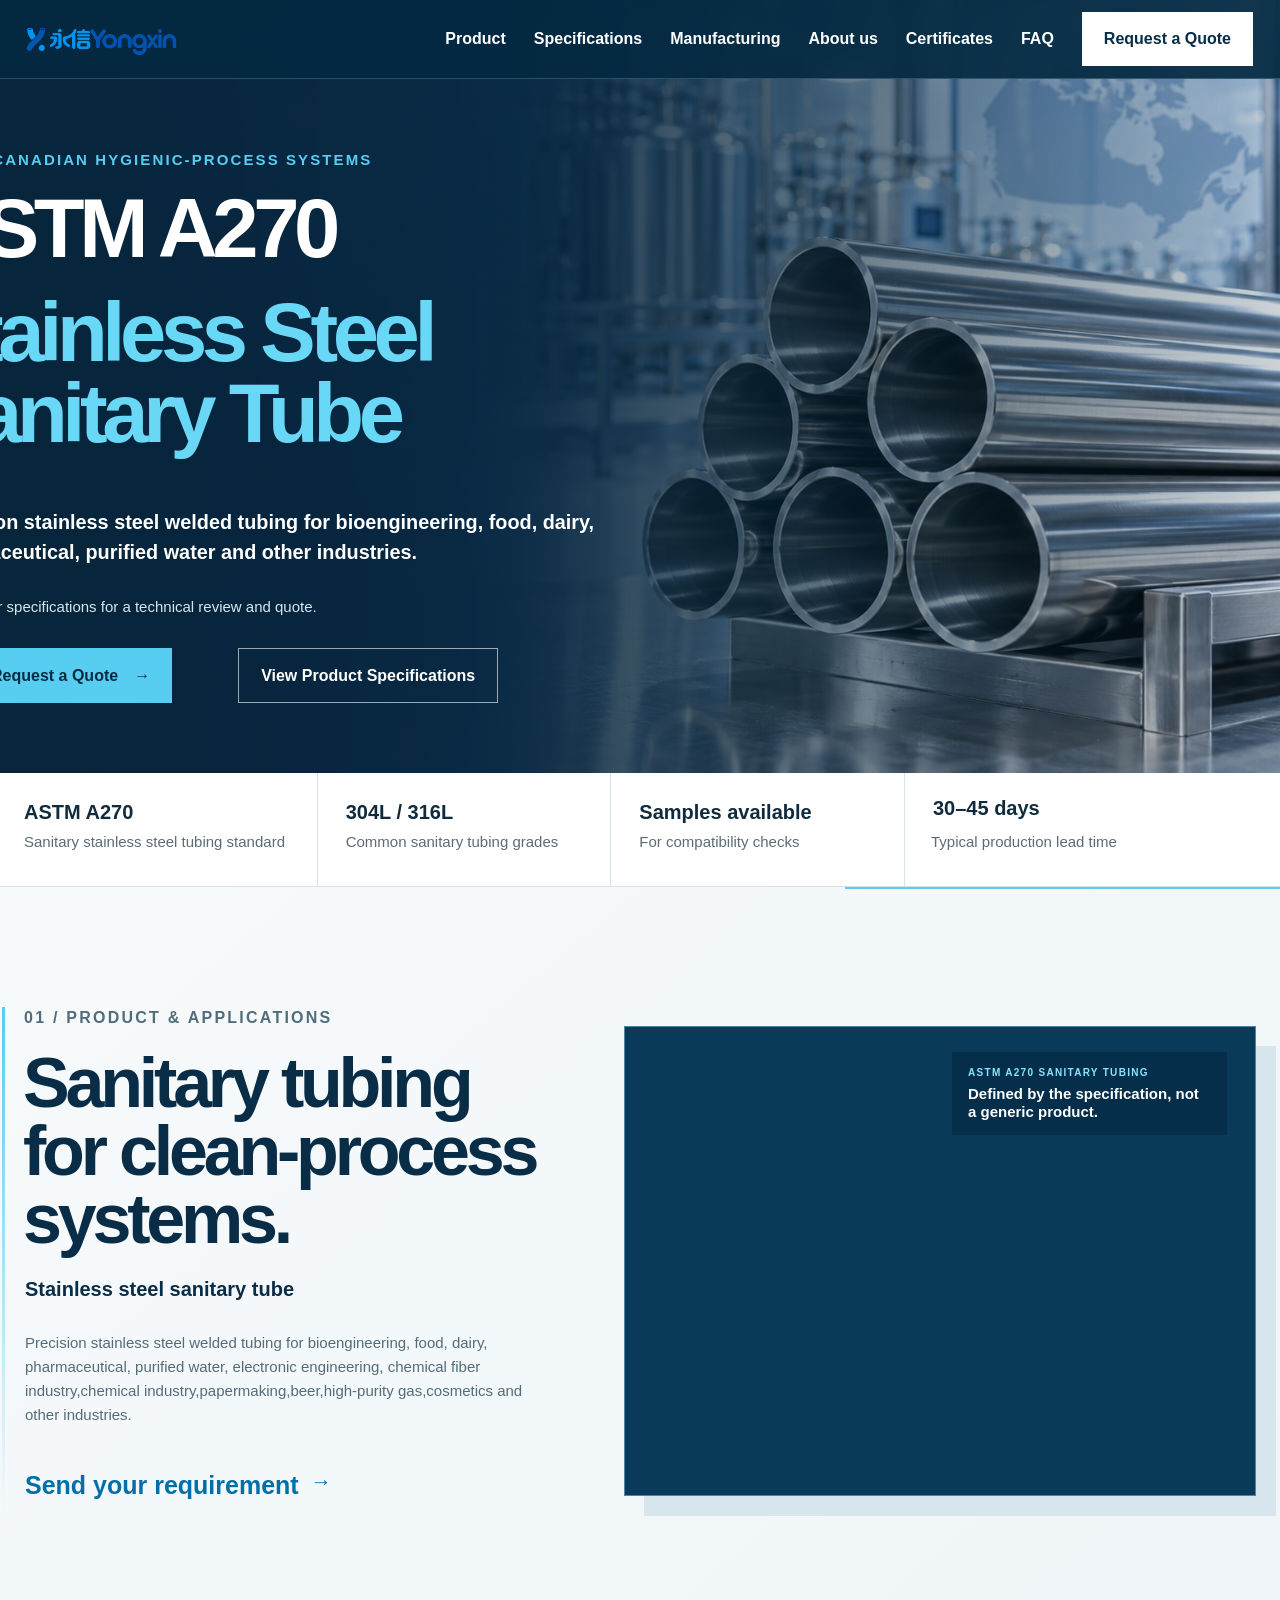
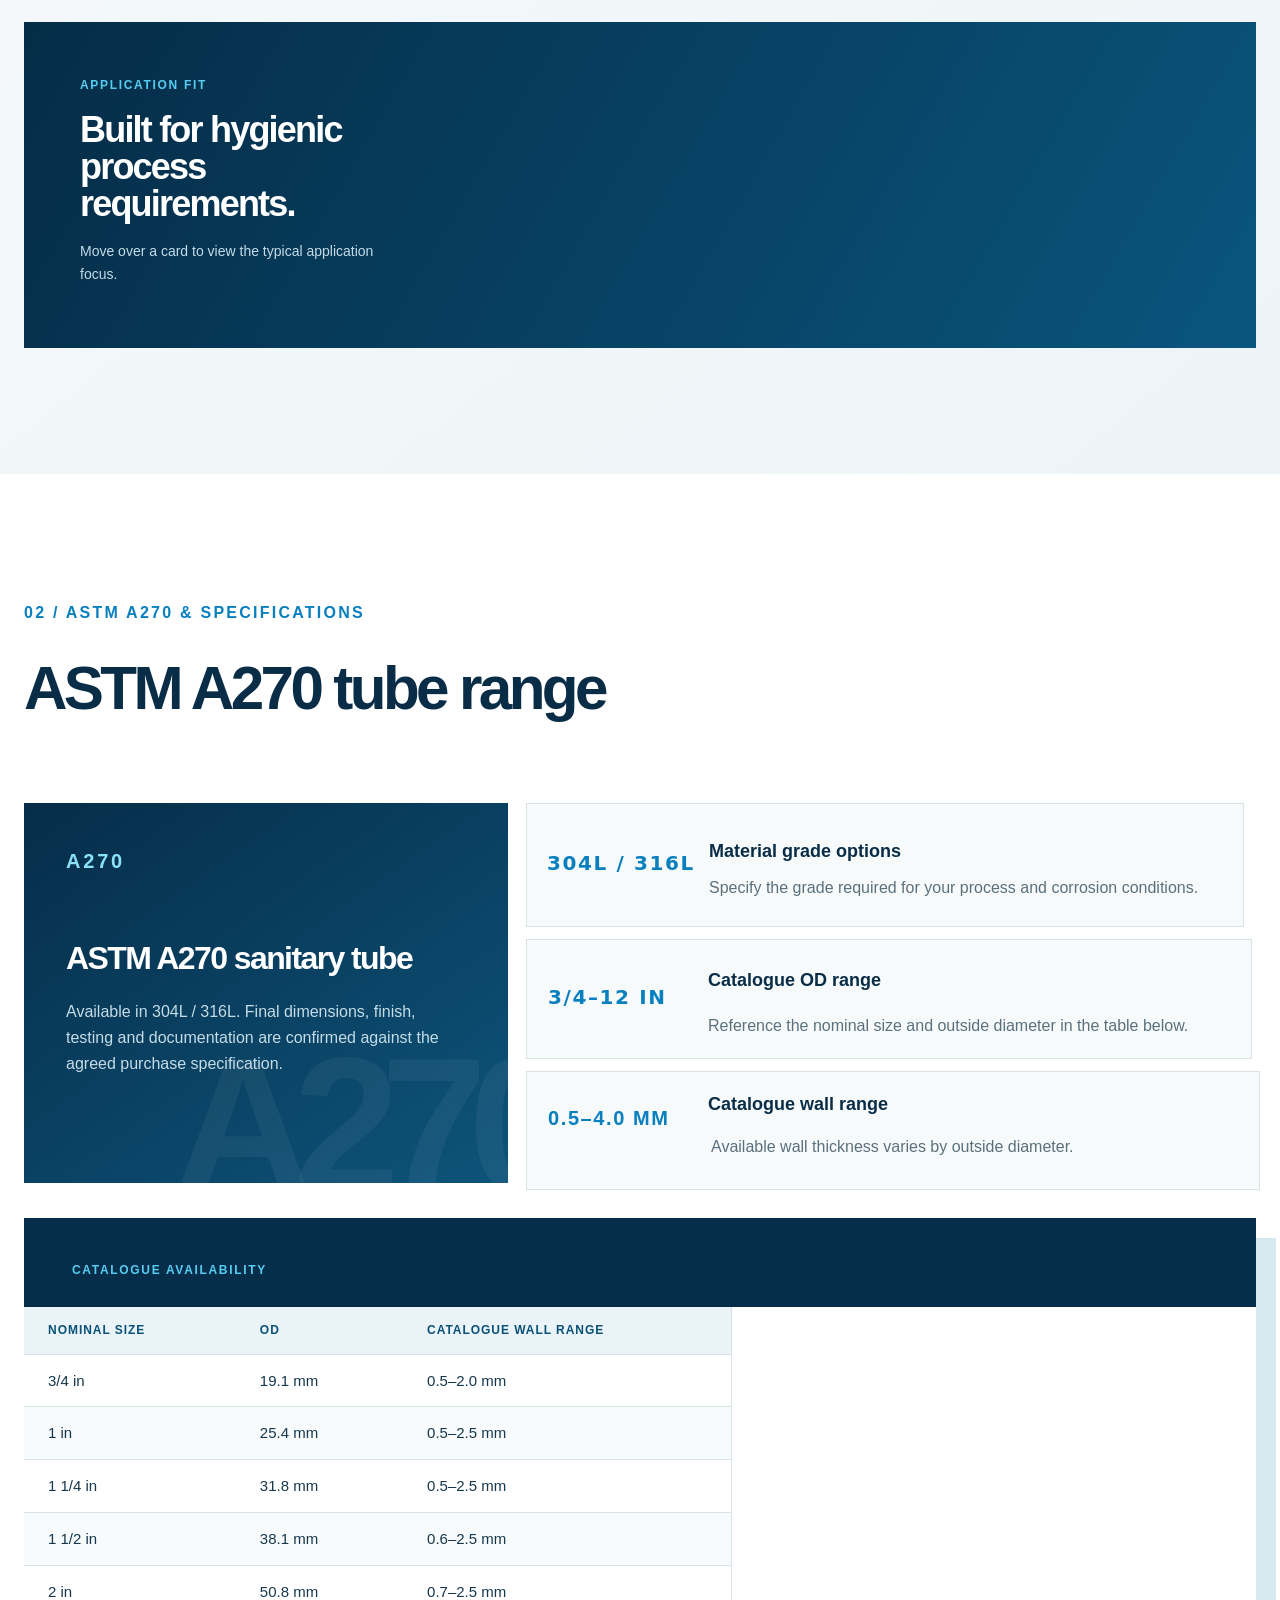
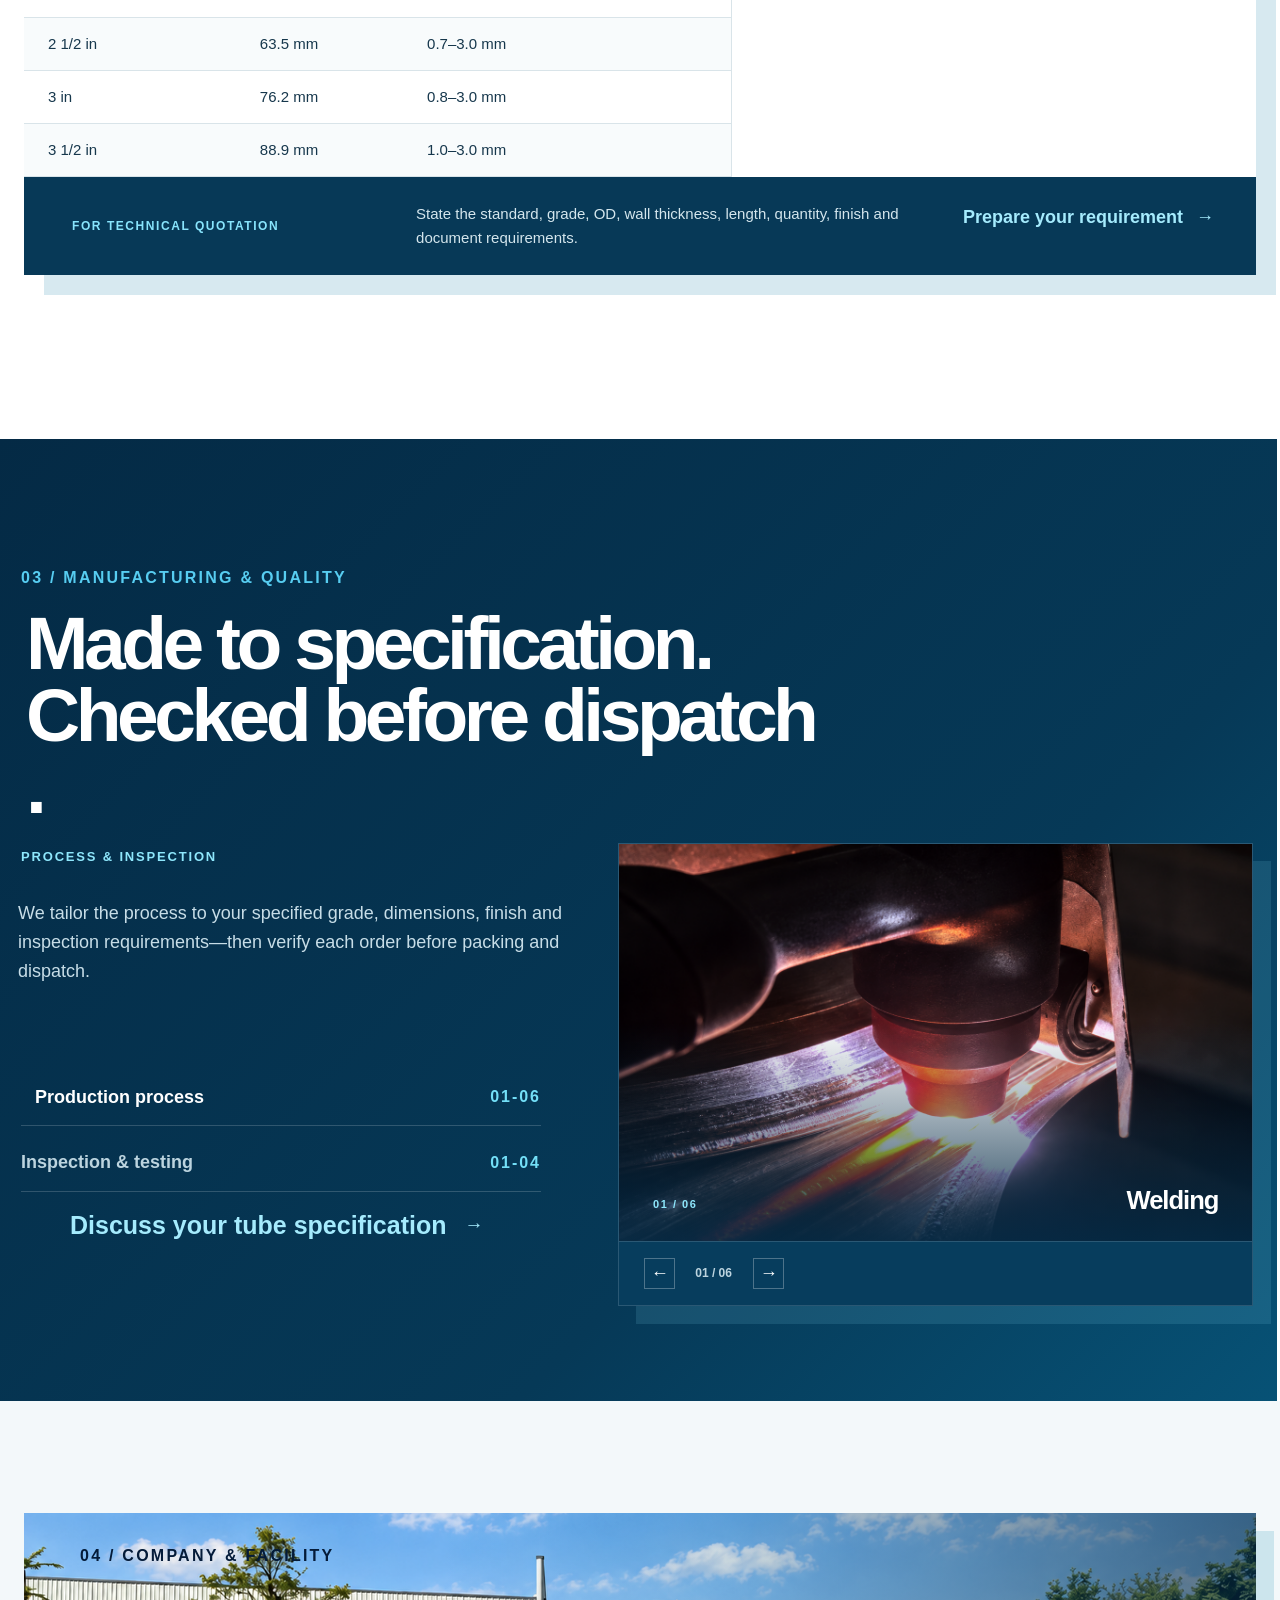
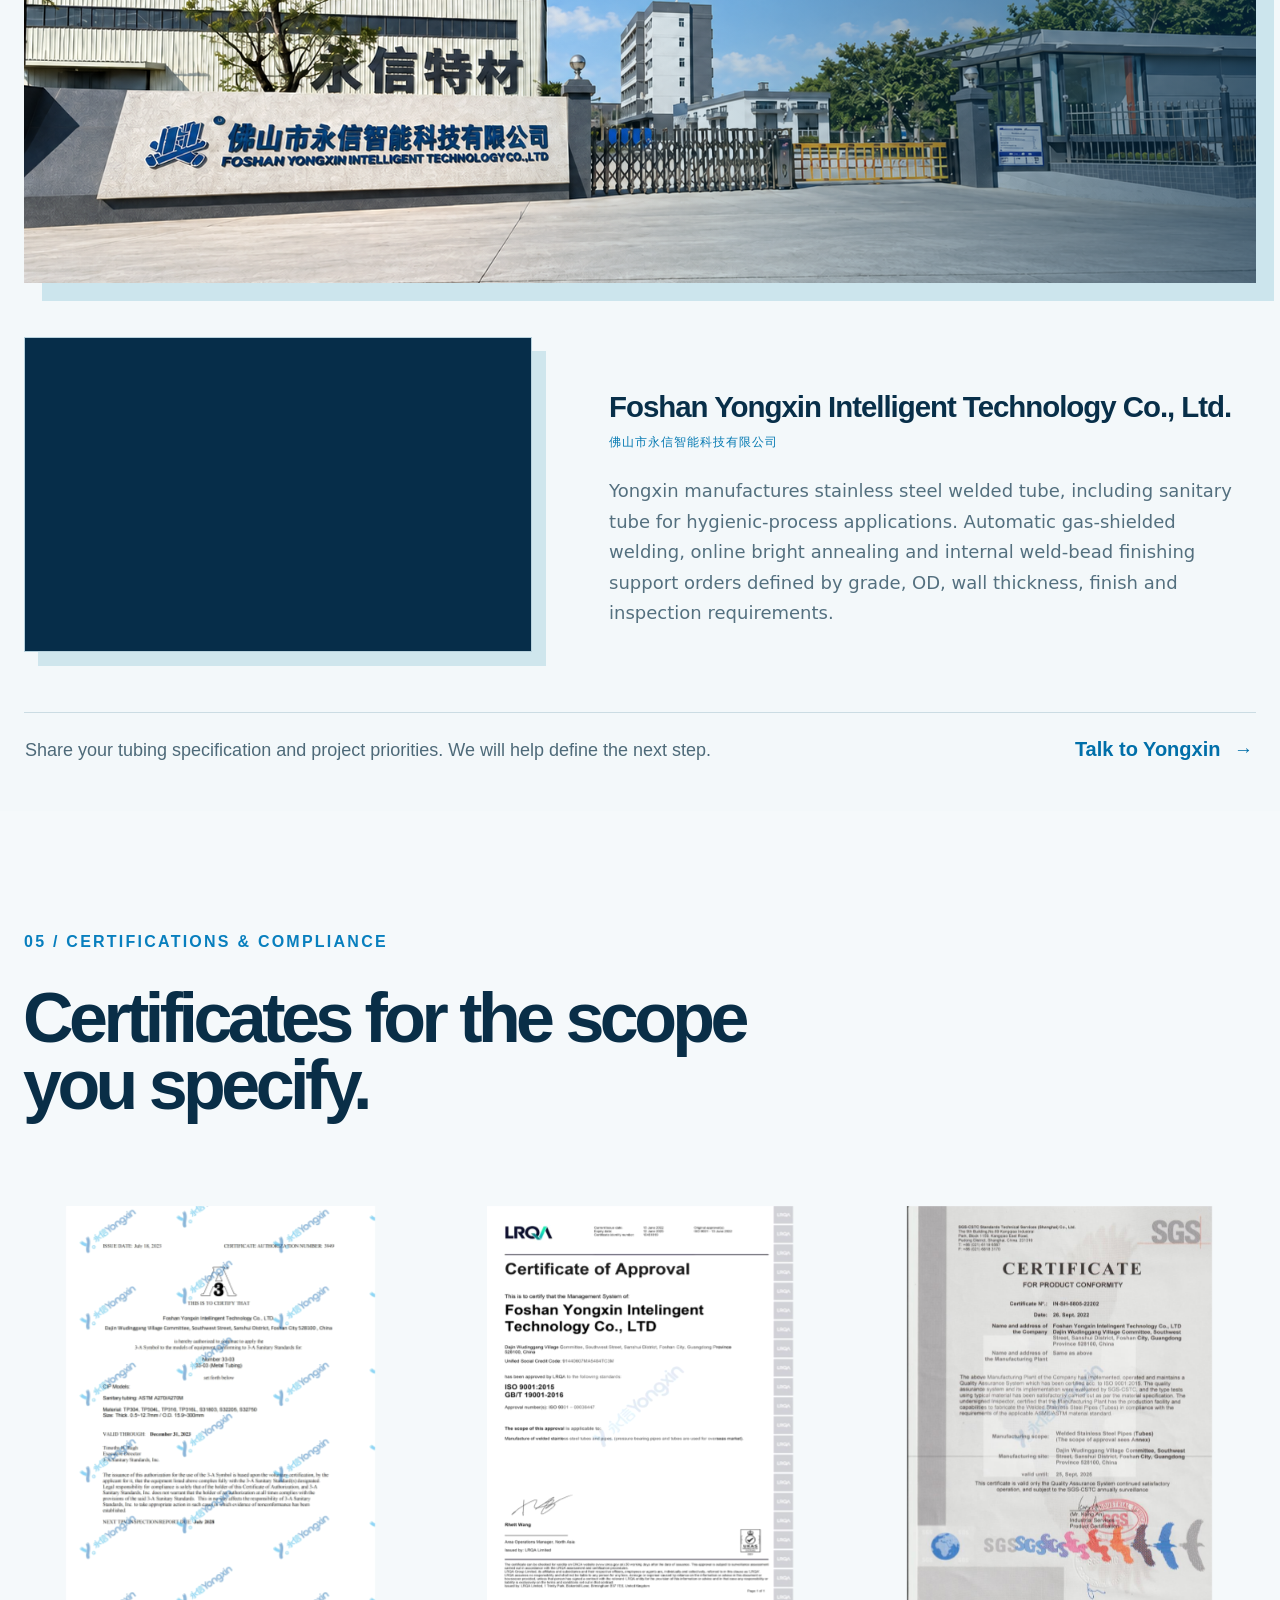
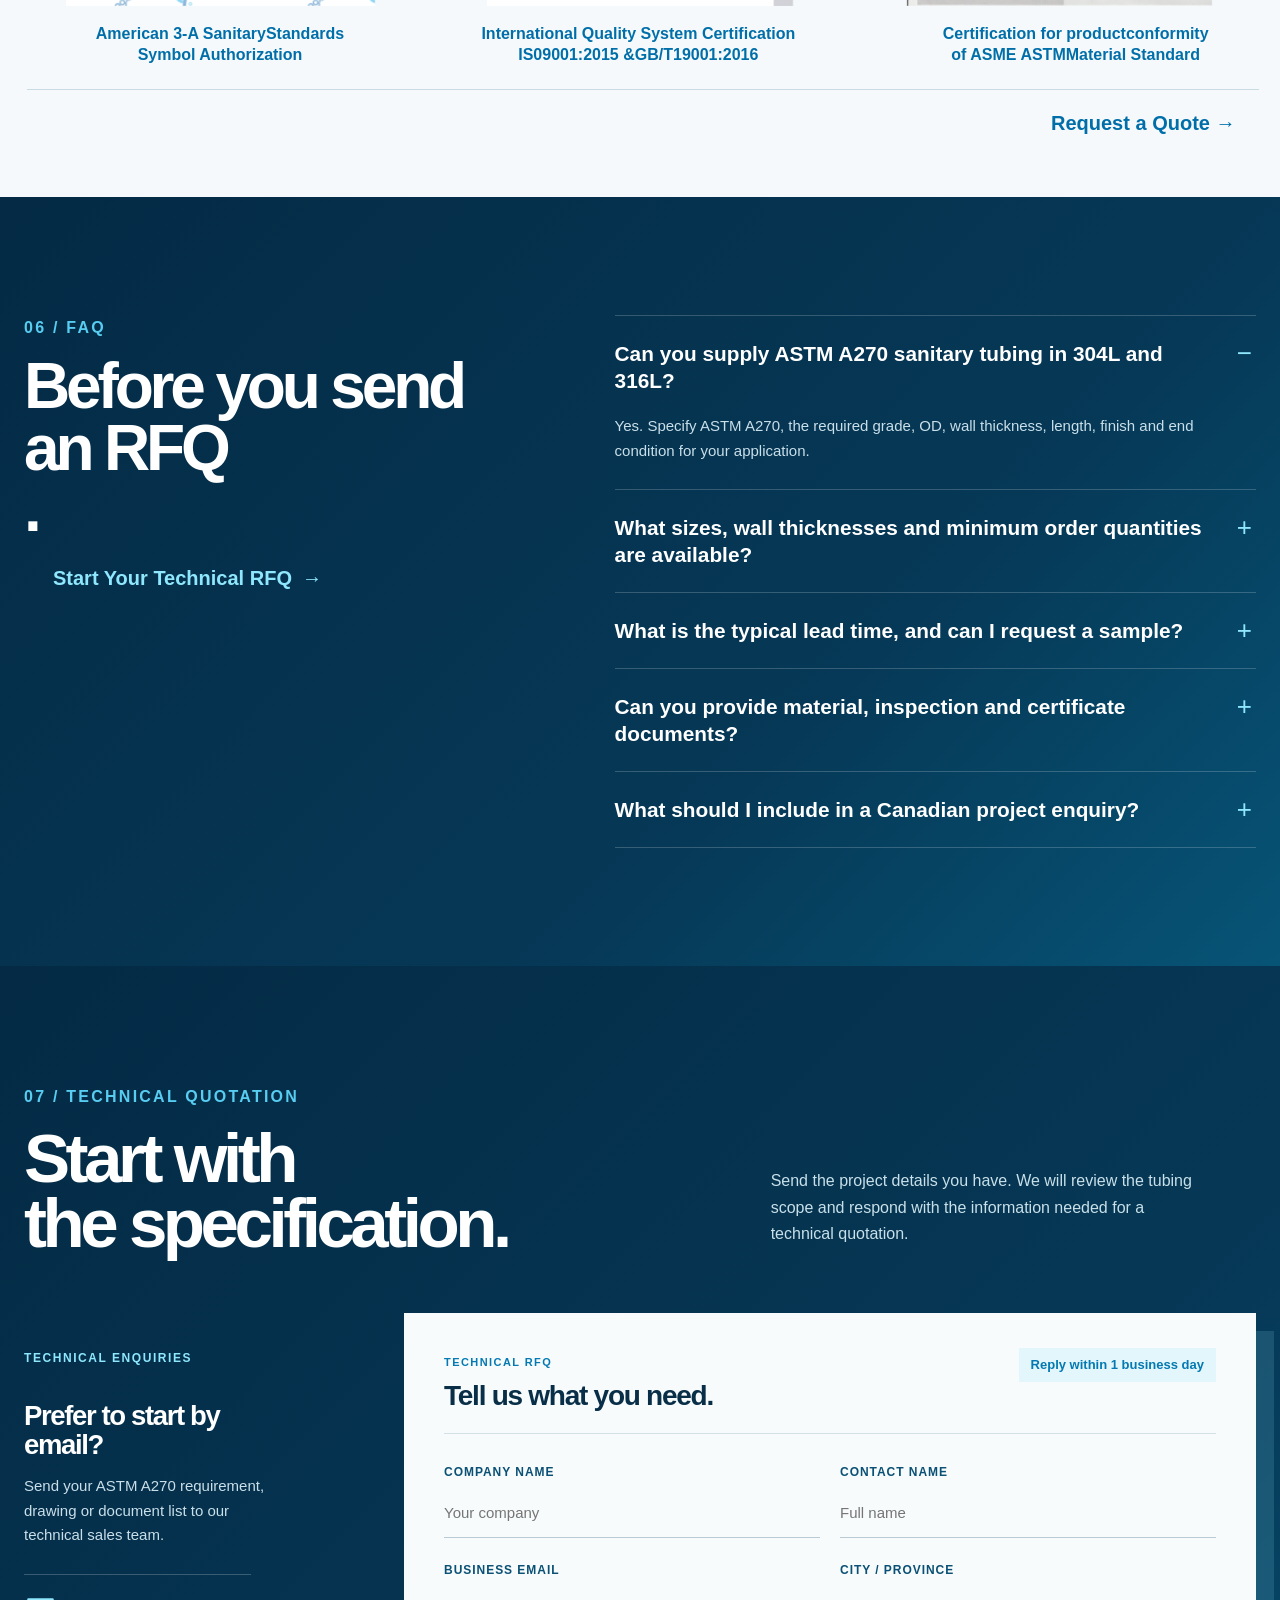
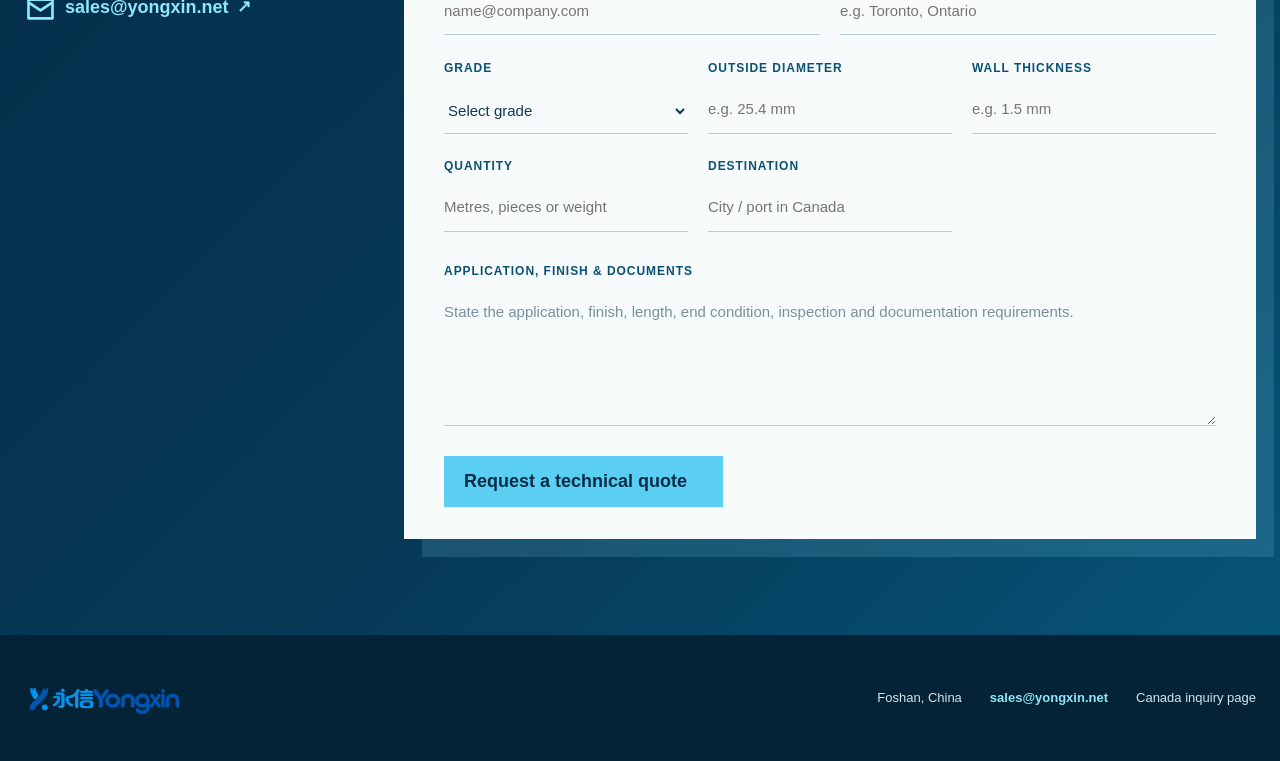
==== commit de546ee9: "Fix mobile responsive layout" ====
--- a/index.html
+++ b/index.html
@@ -8,7 +8,7 @@
   <link rel="stylesheet" href="styles.css">
   <link rel="stylesheet" href="overrides.css">
 <!-- HTML_VISUAL_TWEAKER:START -->
-<style id="html-tweaker-persisted-styles">
+<style id="html-tweaker-persisted-styles" media="(min-width: 901px)">
 header.site-header > div.shell.nav-wrap > a.brand {
   transform: translate(0px, 0px) !important;
 }
